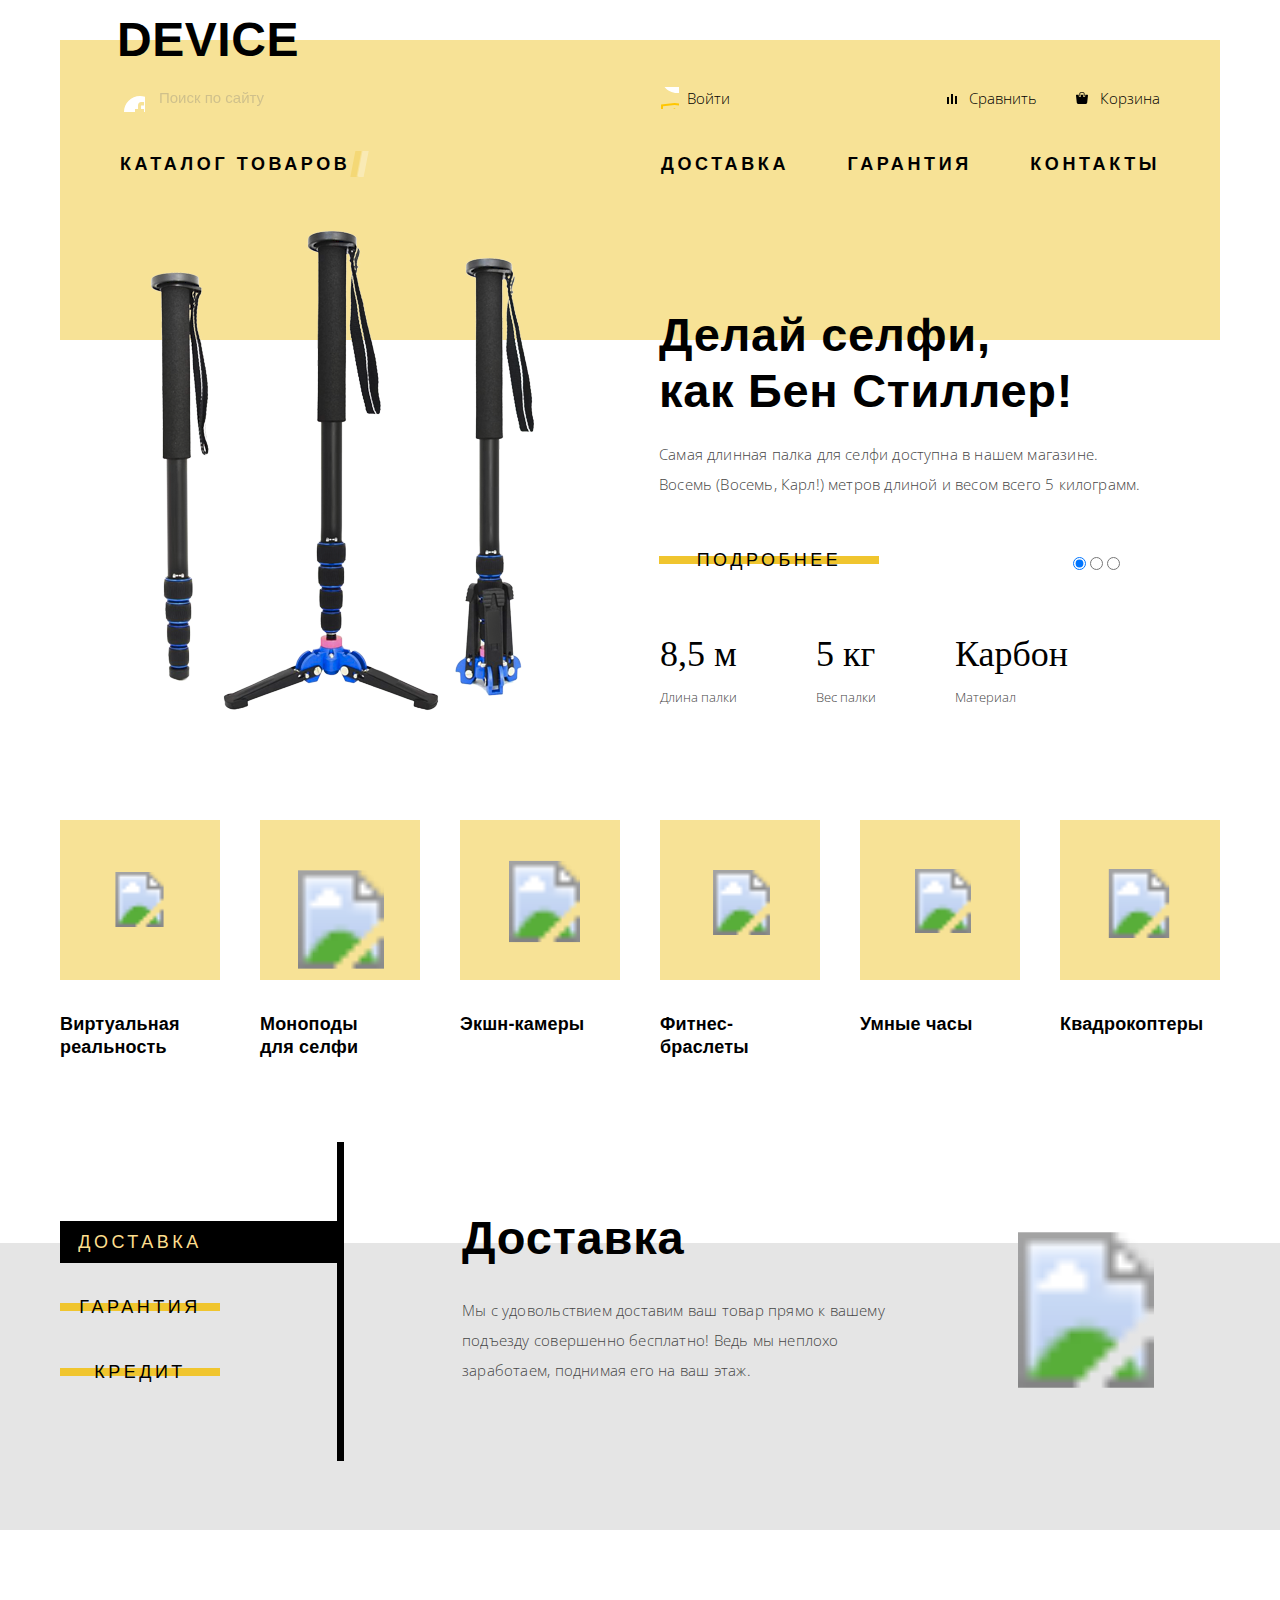
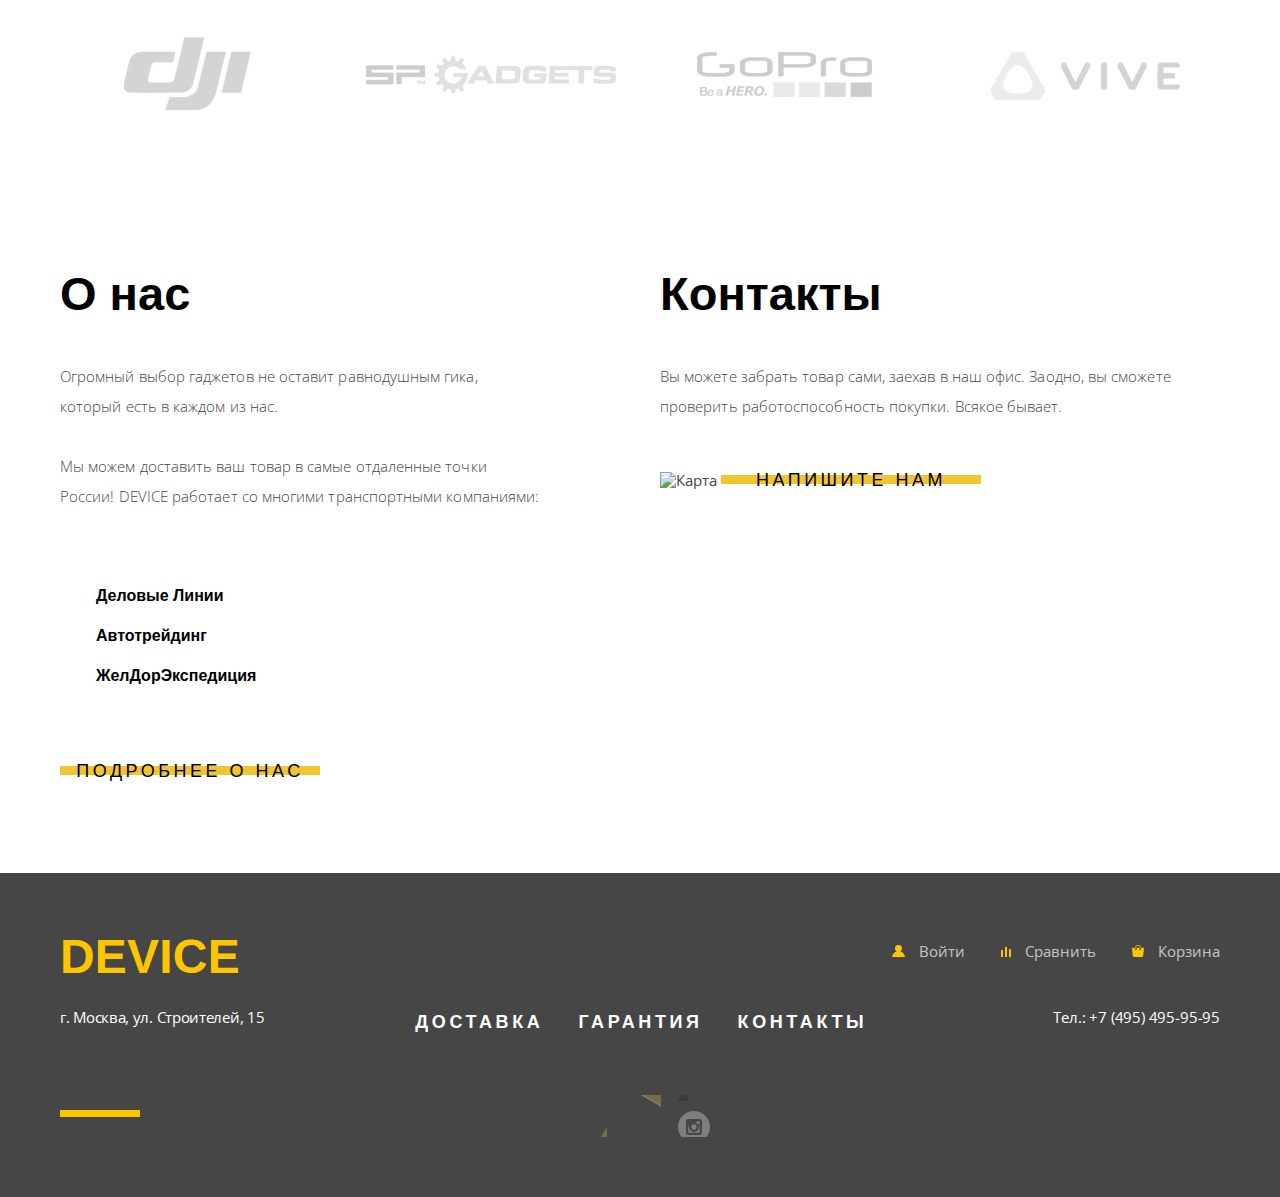
==== index.html @ 80c9cad8 "Выпадающая навигация в шапке" ====
<!DOCTYPE html>
<html lang="ru">
  <head>
    <meta charset="utf-8">
    <title>HTML Academy: Девайс</title>
    <link href="https://fonts.googleapis.com/css?family=Open+Sans:300,400&amp;subset=cyrillic" rel="stylesheet">
    <link rel="stylesheet" href="css/normalize.css">
    <link rel="stylesheet" href="css/style.css">
  </head>
  <body>
    <header class="main-header container">
      <!-- <img src="img/main-logo.png" alt="Device" width="163" height="36"> -->
      <h1 class="main-title">Device</h1>
      <div class="user-nav">
        <div class="user-search">
          <input class="search" type="search" name="search" placeholder="Поиск по сайту">
          <button class="search-btn">Найти</button>
        </div>
        <ul class="user-block">
          <li>
            <ul class="user-login-block">
              <li><a class="user-login" href="#">Войти</a></li>
            </ul>
          </li>
          <li><a class="user-compare" href="#">Сравнить</a></li>
          <li><a class="user-cart" href="#">Корзина</a></li>
        </ul>
      </div>
      <nav class="main-nav">
        <ul class="shop-block">
          <li class="shop-block-catalog">
            <a class="shop-block-catalog-btn" href="catalog.html">Каталог товаров</a>
          </li>
          <li><a href="#">Доставка</a></li>
          <li><a href="#">Гарантия</a></li>
          <li><a href="#">Контакты</a></li>
        </ul>
      </nav>
    </header>
    <main>
      <section class="main-slider container">
        <h2 class="hidden">Лучшие предложения</h2>
        <article class="main-slide">
          <img src="img/slider-1.png" alt="Палка для селфи" width="384" height="486">
          <div class="description">
            <h2>Делай селфи, <br> как Бен Стиллер!</h2>
            <p>Самая длинная палка для селфи доступна в нашем магазине. <br> Восемь (Восемь, Карл!) метров длиной и весом всего 5 килограмм.</p>
            <a href="#" class="btn">Подробнее</a>
            <table class="main-slide-table">
              <tr class="main-slide-table-top">
                <td>8,5 м</td>
                <td>5 кг</td>
                <td>Карбон</td>
              </tr>
              <tr>
                <td>Длина палки</td>
                <td>Вес палки</td>
                <td>Материал</td>
              </tr>
            </table>
          </div>
        </article>
        <article class="main-slide hidden">
          <img src="img/slider-2.png" alt="Фитнес браслет" width="345" height="485">
          <div class="description">
            <h2>Худеем правильно!</h2>
            <p>Мотивирующие фитнес-браслеты помогут найти в себе силы не пропускать занятия и соблюдать диету.</p>
            <a href="#" class="btn">Подробнее</a>
            <table class="main-slide-table">
              <tr>
                <td>48 часов</td>
              </tr>
              <tr>
                <td>Без подзарядки</td>
              </tr>
            </table>
          </div>
        </article>
        <article class="main-slide hidden">
          <img src="img/slider-3.png" alt="Квадрокоптер" width="384" height="486">
          <div class="description">
            <h2>Порхает как бабочка, жалит как пчела!</h2>
            <p>Этот обычный, на первый взгляд, квадрокоптер оснащен мощным лазером, замаскированным под стандартную камеру.</p>
            <a href="#" class="btn">Подробнее</a>
            <table class="main-slide-table">
              <tr>
                <td>800 м</td>
                <td>50 м</td>
              </tr>
              <tr>
                <td>Дальность полета</td>
                <td>Радиус поражения</td>
              </tr>
            </table>
          </div>
        </article>
        <div class="main-slider-controls">
          <label>
            <input type="radio" name="main-slider" checked>
          </label>
          <label>
            <input type="radio" name="main-slider">
          </label>
          <label>
            <input type="radio" name="main-slider">
          </label>
        </div>
      </section>
      <section class="inner-nav container">
        <h2 class="hidden">Популярные категории</h2>
        <ul class="inner-nav-list">
          <li>
            <a class="inner-nav-link" href="#">
              <svg width="160" height="160">
                <image xlink:href="img/popular-1.svg" width="97" height="55" x="31" y="52"/>
                <!-- Можно добавить src="image.png" для фоллбэка на растр -->
              </svg>
              Виртуальная реальность
            </a>
          </li>
          <li>
            <a class="inner-nav-link" href="#">
              <svg width="160" height="160">
                <image xlink:href="img/popular-2.svg" width="86" height="117" x="38" y="41"/>
              </svg>
              Моноподы <br> для селфи
            </a>
          </li>
          <li>
            <a class="inner-nav-link" href="#">
              <svg width="160" height="160">
                <image xlink:href="img/popular-3.svg" width="71" height="87" x="49" y="38"/>
              </svg>
              Экшн-камеры
            </a>
          </li>
          <li>
            <a class="inner-nav-link" href="#">
              <svg width="160" height="160">
                <image xlink:href="img/popular-4.svg" width="107" height="65" x="28" y="50"/>
              </svg>
              Фитнес-браслеты
            </a>
          </li>
          <li>
            <a class="inner-nav-link" href="#">
              <svg width="160" height="160">
                <image xlink:href="img/popular-5.svg" width="56" height="98" x="55" y="32"/>
              </svg>
              Умные часы
            </a>
          </li>
          <li>
            <a class="inner-nav-link" href="#">
              <svg width="160" height="160">
                <image xlink:href="img/popular-6.svg" width="132" height="69" x="13" y="49"/>
              </svg>
              Квадрокоптеры
            </a>
          </li>
        </ul>
      </section>
      <section class="features">
        <div class="features-wrapper container">
          <ul class="features-controls">
            <li class="btn active" tabindex="0">Доставка</li>
            <li class="btn" tabindex="0">Гарантия</li>
            <li class="btn" tabindex="0">Кредит</li>
          </ul>
          <div class="features-description">
            <h3>Доставка</h3>
            <p>Мы с удовольствием доставим ваш товар прямо к вашему подъезду совершенно бесплатно! Ведь мы неплохо заработаем, поднимая его на ваш этаж.</p>
            <svg width="136" height="164">
              <image xlink:href="img/delivery.svg" width="136" height="164"/>
            </svg>
          </div>
          <div class="features-description hidden">
            <h3>Гарантия</h3>
            <p>Если из-за возгорания купленного у нас товара у вас сгорит дом — не переживайте, мы выдадим вам новый. Товар, не дом, конечно же.</p>
            <svg width="171" height="194">
              <image xlink:href="img/warranty.svg" width="171" height="194"/>
            </svg>
          </div>
          <div class="features-description hidden">
            <h3>Кредит</h3>
            <p>Залезть в долговую яму стало проще! Кредитные консультанты подберут для вас наиболее выгодные условия кредита. Выгодные для нашего банка, разумеется.</p>
            <svg width="156" height="186">
              <image xlink:href="img/credit.svg" width="156" height="186"/>
            </svg>
          </div>
        </div>
      </section>
      <section class="partners container">
        <h2 class="hidden">Партнеры</h2>
        <a class="partners-link" href="#"><img src="img/logo-1.jpg" alt="dji"></a>
        <a class="partners-link" href="#"><img src="img/logo-2.jpg" alt="SP Gadgets"></a>
        <a class="partners-link" href="#"><img src="img/logo-3.jpg" alt="GoPro"></a>
        <a class="partners-link" href="#"><img src="img/logo-4.jpg" alt="Vive"></a>
      </section>
      <section class="about-and-contacts container">
        <div class="about-us">
          <h3>О нас</h3>
          <p>Огромный выбор гаджетов не оставит равнодушным гика, <br> который есть в каждом из нас.</p>
          <p>Мы можем доставить ваш товар в самые отдаленные точки <br> России! DEVICE работает со многими транспортными компаниями:</p>
          <ul class="custom-list">
            <li>Деловые Линии</li>
            <li>Автотрейдинг</li>
            <li>ЖелДорЭкспедиция</li>
          </ul>
          <a href="#" class="btn">Подробнее о нас</a>
        </div>
        <div class="contacts">
          <h3>Контакты</h3>
          <p>Вы можете забрать товар сами, заехав в наш офис. Заодно, вы сможете проверить работоспособность покупки. Всякое бывает.</p>
          <img src="img/map.png" alt="Карта" width="560" height="222">
          <a href="#" class="btn">Напишите нам</a>
        </div>
      </section>
    </main>
    <footer class="main-footer">
      <!-- <img src="img/main-logo-yellow.png" alt="Device" width="163" height="36"> -->
      <div class="main-footer-wrapper container">
        <div class="main-footer-top">
          <h4 class="main-title-footer">Device</h4>
          <ul class="user-block-footer">
            <li>
              <ul class="user-login-block-footer">
                <li>
                  <a class="user-block-footer-link user-login" href="#">
                      <svg xmlns="http://www.w3.org/2000/svg" width="13" height="12" viewBox="0 0 13 12"><path fill="#ffc600" d="M.032 12h12.937c-.163-2.643-2.074-4.837-4.671-5.543a3.47 3.47 0 0 0 1.687-2.972 3.485 3.485 0 00-6.97 0c0 1.264.68 2.361 1.688 2.972C2.106 7.163.194 9.357.032 12z"/></svg>
                      Войти
                  </a>
                </li>
              </ul>
            </li>
            <li>
              <a class="user-block-footer-link user-compare" href="#">
                <svg xmlns="http://www.w3.org/2000/svg" width="10" height="10" viewBox="0 0 10 10"><path fill="#ffc600" d="M8 2h1.984v8H8zM0 3h1.984v7H0zM4 0h2v10H4z"/></svg>
                Сравнить
              </a>
            </li>
            <li>
              <a class="user-block-footer-link user-cart" href="#">
                <svg xmlns="http://www.w3.org/2000/svg" width="12" height="12" viewBox="0 0 12 12"><path fill="#ffc600" d="M11.864 3.017a.429.429 0 0 0-.327-.154H9.225V4.09c0 .563-.484 1.022-1.08 1.022-.594 0-1.078-.458-1.078-1.022V2.863H4.909V4.09c0 .563-.485 1.022-1.08 1.022-.595 0-1.078-.458-1.078-1.022V2.863H.438a.43.43 0 0 0-.327.154.472.472 0 0 0-.108.358l.776 7.134c.015.806.642 1.455 1.411 1.455h7.595c.77 0 1.396-.649 1.411-1.455l.776-7.134a.476.476 0 0 0-.108-.358z"/><path fill="#ffc600" d="M3.829 4.499c.239 0 .433-.184.433-.409V1.84c0-.632.672-1.022 1.295-1.022h1.079c.655 0 1.078.401 1.078 1.022v2.25c0 .225.194.409.431.409.239 0 .433-.184.433-.409V1.84C8.577.773 7.761 0 6.636 0H5.557c-1.19 0-2.159.826-2.159 1.84v2.25c0 .225.194.409.431.409z"/></svg>
                Корзина
              </a>
            </li>
          </ul>
        </div>
        <div class="main-footer-middle">
          <address>г. Москва, ул. Строителей, 15</address>
          <nav class="footer-nav">
            <ul class="shop-block-footer">
              <li><a href="#">Доставка</a></li>
              <li><a href="#">Гарантия</a></li>
              <li><a href="#">Контакты</a></li>
            </ul>
          </nav>
          <a href="tel:+74954959595">Тел.: +7 (495) 495-95-95</a>
        </div>
        <div class="main-footer-bottom">
          <ul class="social-links">
            <li><a class="fb" href="#"><span class="hidden">facebook</span></a></li>
            <li><a class="inst" href="#"><span class="hidden">instagram</span></a></li>
            <li><a class="tw" href="#"><span class="hidden">twitter</span></a></li>
          </ul>
          <a class="htmlacademy-link" href="//htmlacademy.ru"><span class="hidden">htmlacademy.ru</span></a>
        </div>
      </div>
    </footer>
    <nav class="shop-block-inner hidden">
      <ul>
        <li><a href="#">Виртуальная реальность</a></li>
        <li><a href="#">Моноподы для селфи</a></li>
        <li><a href="#">Экшн-камеры</a></li>
      </ul>
      <ul>
        <li><a href="#">Фитнес-браслеты</a></li>
        <li><a href="#">Умные часы</a></li>
      </ul>
      <ul>
        <li><a href="#">Квадрокоптеры</a></li>
      </ul>
    </nav>
    <section class="modal-feedback hidden">
      <h2 class="hidden">Напишете нам</h2>
      <form action="//echo.htmlacademy.ru" method="post" class="modal-feedback-form">
        <button class="close">Закрыть</button>
        <label>
          Ваше имя:
          <input type="text" name="feedback-name" placeholder="Представьтесь, пожалуйста">
        </label>
        <label>
          Ваш e-mail:
          <input type="email" name="feedback-email" placeholder="Для отправки ответа">
        </label>
        <label>
          Текст письма:
          <textarea name="feedback" cols="30" rows="10" placeholder="В свободной форме"></textarea>
        </label>
        <button type="submit" class="btn">Отправить</button>
      </form>
    </section>
    <section class="modal-map hidden">
      <h2 class="hidden">Мы на карте</h2>
      <img src="#" alt="Карта">
    </section>
  </body>
</html>
---- css/style.css ----
/* common rules */

@font-face {
  font-family: "Gilroy - Extra Bold";
  src: url("../fonts/gilroyextrabold.woff2") format("woff2");
  src: url("../fonts/gilroyextrabold.woff") format("woff");
  font-weight: 800;
  font-style: normal;
}

@font-face {
  font-family: "Gilroy";
  src: url("../fonts/gilroylight.woff2") format("woff2");
  src: url("../fonts/gilroylight.woff") format("woff");
  font-weight: 400;
  font-style: normal;
}

*, *::before, *::after {
  box-sizing: inherit;
}

html {
  box-sizing: border-box;
}

body {
  margin: 0;
  font-family: "Open Sans", Arial, sans-serif;
  font-size: 15px;
  color: #464646;
  background-color: #ffffff;
}

img {
  max-width: 100%;
}

a {
  text-decoration: none;
  color: #000000;
}

.hidden:not(:focus):not(:active) {
  position: absolute;
  width: 1px;
  height: 1px;
  margin: -1px;
  border: 0;
  padding: 0;
  white-space: nowrap;
  clip-path: inset(100%);
  clip: rect(0 0 0 0);
  overflow: hidden;
}

.btn {
  position: relative;
  display: inline-block;
  z-index: 1;
  padding: 9px 5px;
  font-family: "Gilroy - Extra Bold", Arial, sans-serif;
  font-size: 18px;
  line-height: 24px;
  text-transform: uppercase;
  text-decoration: none;
  letter-spacing: 3.5px;
  text-align: center;
  border: 0;
  background-color: transparent;
  color: #000000;
  cursor: pointer;
}

.btn::before {
  content: "";
  position: absolute;
  top: 40%;
  left: 0;
  z-index: -1;
  width: 100%;
  height: 20%;
  background-color: #f0c52e;
  transition: 0.25s;
}

.btn:hover::before,
.btn:focus::before {
  top: 0;
  height: 100%;
}

.btn:active {
  color: #af8735;
}

.container {
  width: 1160px;
  margin: 0 auto;
}

/* site rules */

.main-header {
  position: relative;
  margin-top: 40px;
  padding: 0 60px;
  padding-top : 33px;
  padding-bottom: 163px;
  background-color: rgba(240, 197, 46, 0.5);
}

.main-header.inner {
  padding-bottom: 48px;
}

.main-title {
  position: absolute;
  top: -28px;
  left: 57px;
  margin: 0;
  font-family: "Gilroy - Extra Bold", Arial, sans-serif;
  text-transform: uppercase;
  font-size: 48px;
  font-weight: 800;
  line-height: 56px;
  letter-spacing: 0.55px;
  color: rgba(0, 0, 0, 1);
  cursor: default;
}

.main-title a:hover,
.main-title a:focus {
  color: rgba(0, 0, 0, 0.6);
}

.main-title a:active {
  color: rgba(0, 0, 0, 0.3);
}

.user-nav {
  display: flex;
  justify-content: space-between;
  align-items: center;
  margin-bottom: 28px;
  font-size: 15px;
  font-weight: 300;
  line-height: 22px;
  color: #000000;
}

.user-search {
  position: relative;
  width: 441px;
}

.user-search::before {
  content: "";
  position: absolute;
  top: 13px;
  left: -1px;
  width: 26px;
  height: 26px;
  background-image: url('../img/icons.svg');
  background-repeat: no-repeat;
  background-position: 0 -475px;
}

.user-search .search {
  position: relative;
  padding-top: 16px;
  padding-bottom: 15px;
  padding-left: 39px;
  padding-right: 95px;
  border: 0;
  border-bottom: 2px solid transparent;
  background-color: transparent;
  outline-color: transparent;
  opacity: 0.3;
}

.user-search .search:hover {
  opacity: 0.6;
}

.user-search .search:focus {
  width: 441px;
  border-bottom-color: #000000;
  opacity: 1;
}

.user-search .search-btn {
  display: none;
  position: absolute;
  top: 1px;
  right: 0;
  padding: 14px;
  border: 2px solid #000000;
  background-color: transparent;
}

.search:focus + .search-btn {
  display: inline-block;
}

.search:focus + .search-btn:hover {
  color: rgba(255, 255, 255, 1);
  background-color: #000000;
  cursor: pointer;
}

.search:focus + .search-btn:active {
  color: rgba(255, 255, 255, 0.3);
}

.user-block {
  display: flex;
  justify-content: space-between;
  min-width: 500px;
  margin: 0;
  padding: 0;
  list-style: none;
}

.user-login-block {
  display: flex;
  min-width: 245px;
  margin: 0;
  padding: 0;
  list-style: none;
}

.user-block a {
  position: relative;
  padding-left: 27px;
}

.user-block a::before {
  content: "";
  position: absolute;
  background-image: url('../img/icons.svg');
  background-repeat: no-repeat;
}

.user-login::before {
  top: -1px;
  left: -4px;
  width: 23px;
  height: 22px;
  background-position: 0 -626px;
}

.user-compare::before {
  top: 1px;
  left: 0;
  width: 20px;
  height: 20px;
  background-position: 0 -88px;
}

.user-cart::before {
  left: -2px;
  width: 22px;
  height: 22px;
  background-position: 0 0;
}

.user-block a:hover,
.user-block a:focus {
  opacity: 0.6;
}

.user-block a:active {
  opacity: 0.3;
}

.user-exit {
  opacity: 0.3;
}

.main-nav {
  position: relative;
}

.shop-block {
  display: flex;
  justify-content: space-between;
  list-style: none;
  padding: 0;
  margin: 0;
  font-family: "Gilroy - Extra Bold", Arial, sans-serif;
  font-size: 18px;
  font-weight: 800;
  line-height: 26px;
  letter-spacing: 3.6px;
  text-transform: uppercase;
}

.shop-block-catalog {
  margin-right: 252px;
}

.shop-block-catalog a {
  position: relative;
}

.shop-block-catalog-btn::after {
  content: "";
  position: absolute;
  left: 225px;
  width: 26px;
  height: 26px;
  background-image: url('../img/icons.svg');
  background-repeat: no-repeat;
  background-position: 0 -379px;
  opacity: 0.3;
}

.shop-block a:hover,
.shop-block a:focus {
  color: rgba(0, 0, 0, 0.6);
}

.shop-block a:active {
  color: rgba(0, 0, 0, 0.3);
}

.shop-block-inner {
  display: flex;
  position: absolute;
  top: 210px;
  left: 0;
  right: 0;
  width: 1160px;
  margin: 0 auto;
  background-color: #f7e296;
}

.shop-block-inner ul {
  display: flex;
  flex-direction: column;
  justify-content: flex-start;
  align-content: flex-start;
  flex-wrap: wrap;
  height: 130px;
  margin: 0;
  padding: 0;
  padding-left: 60px;
  padding-bottom: 40px;
  list-style: none;
}

.shop-block-inner a {
  font-family: "Open Sans";
  font-size: 15px;
  font-weight: 300;
  line-height: 30px;
  letter-spacing: 0.15px;
  text-transform: none;
  list-style: none;
}

.shop-block-inner a:hover,
.shop-block-inner a:focus {
  color: rgba(0, 0, 0, 0.6);
}

.shop-block-inner a:active {
  color: rgba(0, 0, 0, 0.3);
}

.main-slider {
  position: relative;
  top: -113px;
  margin-bottom: -6px;
}

.main-slide {
  display: flex;
  justify-content: space-between;
}

.main-slide img {
  margin: 0 auto;
}

.main-slide:first-of-type img { /* Нужно прописать марджины для остальных слайдов */
  margin-left: 90px;
}

.main-slide .description {
  width: 508px;
  margin-right: 53px;
}

.main-slide h2 {
  margin-top: 80px;
  margin-bottom: 20px;
  font-family: "Gilroy - Extra Bold", Arial, sans-serif;
  font-size: 47px;
  font-weight: 800;
  line-height: 56px;
  letter-spacing: 0.69px;
  color: #000000;
}

.main-slide p {
  margin-bottom: 40px;
  font-size: 15px;
  font-weight: 300;
  line-height: 30px;
  letter-spacing: 0.18px;
}

.main-slide .btn {
  width: 220px;
  margin-bottom: 50px;
}

.main-slide-table {
  border-collapse: collapse;
}

.main-slide-table-top {
  font-family: "Gilroy";
  font-size: 36px;
  font-weight: 400;
  line-height: 44px;
  color: #000000;
  margin-bottom: 15px;
}

.main-slide-table tr:last-of-type {
  font-size: 13px;
  font-weight: 300;
  line-height: 16px;
}

.main-slide-table td:not(:last-of-type) {
  padding-right: 78px;
}

.main-slide-table-top td {
  padding-bottom: 12px;
}

.main-slider-controls {
  position: absolute;
  bottom: 140px;
  right: 100px;
}

.inner-nav {
  font-family: "Gilroy - Extra Bold", Arial, sans-serif;
  font-size: 18px;
  font-weight: 800;
  line-height: 23px;
  letter-spacing: 0.18px;
  color: #000000;
}

.inner-nav-list {
  display: flex;
  justify-content: space-between;
  list-style: none;
  margin: 0;
  padding: 0;
}

.inner-nav-list li {
  width: 160px;
}

.inner-nav-list svg {
  background-color: rgba(240, 197, 46, 0.5);
  margin-bottom: 27px;
}

.inner-nav-link:hover svg,
.inner-nav-link:focus svg{
  background-color: rgba(240, 197, 46, 1);
}


.inner-nav-link:active image {
  opacity: 0.3;
}

.inner-nav-link:active svg {
  background-color: #f0c52e;
}

.inner-nav-link:active {
  color: rgba(0, 0, 0, 0.3);
}

.features {
  width: 100%;
  padding-top: 151px;
  padding-bottom: 114px;
  margin-bottom: 95px;
  background-image: linear-gradient(to bottom, #ffffff, #ffffff 39%, #e5e5e5 39%, #e5e5e5);
}


.features-wrapper {
  display: flex;
}

.features-controls {
  position: relative;
  width: 160px;
  padding: 0;
  padding-top: 11px;
  margin: 0;
  margin-right: 242px;
}

.features-controls::after {
  content: "";
  position: absolute;
  bottom: -45px;
  right: -124px;
  width: 7px;
  height: 319px;
  background-color: #000000;
}

.features-controls .btn {
  width: 160px;
  margin-bottom: 23px;
}

.features-controls .btn.active,
.features-controls .btn:active {
  color: #fdde8d;
  cursor: default;
}

.features-controls .btn.active::before,
.features-controls .btn:active::before {
  width: 278px;
  top: 0;
  height: 100%;
  background-color: #000000;
}

.features-description {
  width: 430px;
  position: relative;
}

.features-description h3 {
  margin: 0;
  padding: 0;
  margin-bottom: 29px;
  font-family: "Gilroy - Extra Bold", Arial, sans-serif;
  font-size: 47px;
  font-weight: 800;
  line-height: 56px;
  letter-spacing: 0.8px;
  color: #000000;
}

.features-description p {
  font-size: 15px;
  font-weight: 300;
  line-height: 30px;
  letter-spacing: 0.21px;
}

.features-description svg { /* позиционировать остальные слайды */
  position: absolute;
  right: -262px;
  bottom: 24px;
}

.partners {
  display: flex;
  justify-content: space-between;
  margin-bottom: 90px;
}

.partners-link img {
  filter: url("data:image/svg+xml;utf8,&lt;svg xmlns=\'http://www.w3.org/2000/svg\'&gt;&lt;filter id=\'grayscale\'&gt;&lt;feColorMatrix type=\'matrix\' values=\'0.3333 0.3333 0.3333 0 0 0.3333 0.3333 0.3333 0 0 0.3333 0.3333 0.3333 0 0 0 0 0 1 0\'/&gt;&lt;/filter&gt;&lt;/svg&gt;#grayscale"); /* Firefox 10+, Firefox on Android */
  filter: gray; /* IE6-9 */
  -webkit-filter: grayscale(100%);
  opacity: 0.2;
}

.partners-link:hover img,
.partners-link:focus img,
.partners-link:active img {
  filter: url("data:image/svg+xml;utf8,&lt;svg xmlns=\'http://www.w3.org/2000/svg\'&gt;&lt;filter id=\'grayscale\'&gt;&lt;feColorMatrix type=\'matrix\' values=\'1 0 0 0 0, 0 1 0 0 0, 0 0 1 0 0, 0 0 0 1 0\'/&gt;&lt;/filter&gt;&lt;/svg&gt;#grayscale");
  -webkit-filter: grayscale(0%);
  opacity: 1;
}

.about-and-contacts {
  padding-top: 47px;
  padding-bottom: 81px;
  display: flex;
  justify-content: space-between;
}

.about-and-contacts .about-us {
  width: 560px;
}

.about-and-contacts .contacts {
  width: 560px;
}

.contacts img {
  margin-bottom: 66px;
}

.about-and-contacts h3 {
  margin: 0;
  margin-bottom: 39px;
  padding: 0;
  font-family: "Gilroy - Extra Bold", Arial, sans-serif;
  font-size: 47px;
  font-weight: 800;
  line-height: 56px;
  color: #000000;
}

.about-and-contacts p {
  margin: 0;
  margin-bottom: 30px;
  font-size: 15px;
  font-weight: 300;
  line-height: 30px;
  letter-spacing: 0.07px;
}

.contacts p {
  margin-bottom: 38px;
}

.about-and-contacts .btn {
  width: 260px;
}

.custom-list {
  padding: 35px 36px;
  margin: 0;
  margin-bottom: 19px;
  font-family: "Gilroy - Extra Bold", Arial, sans-serif;
  font-size: 16px;
  font-weight: 800;
  line-height: 40px;
  color: #000000;
  list-style: none;
}

.main-footer {
  width: 100%;
  background-color: #464646;
}

.main-footer-wrapper {
  display: flex;
  flex-direction: column;
}

.main-footer a,
.main-footer address {
  font-style: normal;
  color: #ffffff;
}

.main-footer-top {
  display: flex;
  justify-content: space-between;
  padding-top: 56px;
  padding-bottom: 24px;
}

.main-title-footer {
  margin: 0;
  font-family: "Gilroy - Extra Bold", Arial, sans-serif;
  text-transform: uppercase;
  font-size: 48px;
  font-weight: 800;
  line-height: 56px;
  letter-spacing: 0.2px;
  color: #ffc600;
  cursor: default;
}

.main-title-footer a {
  font-family: "Gilroy - Extra Bold", Arial, sans-serif;
  text-transform: uppercase;
  font-size: 48px;
  font-weight: 800;
  line-height: 56px;
  letter-spacing: 0.55px;
  color: rgba(255, 198, 0, 1);
  cursor: pointer;
}

.main-title-footer a:hover,
.main-title-footer a:focus {
  color: rgba(255, 198, 0, 0.6);
}

.main-title-footer a:active {
  color: rgba(255, 198, 0, 0.3);
}

.user-block-footer {
  display: flex;
  justify-content: space-between;
  min-width: 325px;
  margin: 0;
  margin-top: 14px;
  padding: 0;
}

.user-login-block-footer {
  margin: 0;
  padding: 0;
  list-style: none;
}

.user-login-block-footer li {
  display: inline-block;
}

.user-block-footer li:not(:last-of-type) {
  margin-right: 36px;
}

.user-block-footer svg {
  margin-right: 10px;
}

.user-block-footer a {
  color: rgba(255, 255, 255, 0.7);
}

.user-block-footer a:hover,
.user-block-footer a:focus {
  color: rgba(255, 255, 255, 1);
}

.user-block-footer-link:hover svg,
.user-block-footer-link:focus svg {
  opacity: 0.6;
}

.user-block-footer a:active {
  opacity: 0.3;
}

.main-footer-middle {
  display: flex;
  justify-content: space-between;
  margin-bottom: 60px;
}

.main-footer-middle address {
  letter-spacing: -0.3px;
}

.main-footer-middle > a {
  letter-spacing: -0.18px;
}

.shop-block-footer {
  display: flex;
  justify-content: space-between;
  list-style: none;
  padding: 0;
  margin: 0;
  font-family: "Gilroy - Extra Bold", Arial, sans-serif;
  font-size: 18px;
  font-weight: 800;
  line-height: 26px;
  letter-spacing: 3.6px;
  text-transform: uppercase;
}

.shop-block-footer a:hover,
.shop-block-footer a:focus {
  color: rgba(255, 255, 255, 0.6);
}

.shop-block-footer a:active {
  color: rgba(255, 255, 255, 0.3);
}


.shop-block-footer li:not(:last-of-type) {
  margin-right: 35px;
}

.shop-block-footer li:first-of-type {
  margin-left: -35px;
}

.main-footer-bottom {
  display: flex;
  justify-content: flex-end;
  position: relative;
  padding-bottom: 60px;
}

.main-footer-bottom::after {
  content: "";
  position: absolute;
  top: 15px;
  left: 0;
  width: 80px;
  height: 7px;
  background-color: #ffc600;
}

.htmlacademy-link {
  background-image: url("../img/logo-html.svg");
  background-repeat: no-repeat;
  width: 27px;
  height: 35px;
  margin-left: 478px;
}

.htmlacademy-link:hover,
.htmlacademy-link:focus {
  opacity: 0.6;
}

.htmlacademy-link:active {
  opacity: 0.3;
}

.social-links {
  display: flex;
  justify-content: space-between;
  width: 150px;
  margin: 0;
  padding: 0;
}

.social-links li {
  width: 42px;
  height: 42px;
}

.social-links a {
  display: inline-block;
  width: 42px;
  height: 42px;
  opacity: 0.3;
}

.social-links a:hover,
.social-links a:focus {
  opacity: 0.6;
}

.social-links a:active {
  opacity: 0.1;
}

.social-links .fb {
  background-image: url("../img/icons.svg");
  background-repeat: no-repeat;
  background-position: 0 -108px;
}

.social-links .inst {
  background-image: url("../img/icons.svg");
  background-repeat: no-repeat;
  background-position: 0 -223px;
}

.social-links .tw {
  background-image: url("../img/icons.svg");
  background-repeat: no-repeat;
  background-position: 0 -584px;
}

/* inner pages */

.catalog-bg {
  width: 100%;
  background-image:
    linear-gradient(to right, #dcdcdc 0%, #dcdcdc 30%, #eeeeee 30%, #eeeeee 100%),
    linear-gradient(to right, #eeeeee 0%, #eeeeee 30%, #ffffff 30%, #ffffff 100%);
  background-size: 100% 70px, 100% 100%;
  background-repeat: no-repeat;
  background-position-y: 146px, 216px;
}

.inner-title {
  margin-top: 33px;
  margin-left: 59px;
  margin-bottom: 22px;
  font-family: "Gilroy - Extra Bold", Arial, sans-serif;
  font-size: 48px;
  font-weight: 800;
  line-height: 56px;
  color: #000000;
}

.breadcrumbs {
  display: flex;
  margin: 0;
  margin-left: 60px;
  margin-bottom: 48px;
  padding: 0;
  list-style: none;
}

.breadcrumbs li {
  position: relative;
  margin-right: 38px;
}

.breadcrumbs li:not(:last-of-type)::after {
  content: "";
  position: absolute;
  top: 2px;
  right: -24px;
  width: 14px;
  height: 17px;
  background-image: url('../img/icons.svg');
  background-position: 0 -362px;
  background-repeat: no-repeat;
}

.breadcrumbs a {
  font-size: 14px;
  font-weight: 300;
  line-height: 20px;
  color: #000000;
  opacity: 0.3;
}

.breadcrumbs a:hover,
.breadcrumbs a:focus {
  opacity: 0.6;
}

.breadcrumbs a:active {
  opacity: 0.1;
}

.breadcrumbs .active:hover,
.breadcrumbs .active:focus {
  cursor: default;
  opacity: 0.3;
}

.catalog-wrapper {
  display: flex;
  justify-content: space-between;
}

.sorting-form {
  width: 328px;
  padding-left: 60px;
  padding-right: 68px;
  background-color: transparent;
}

.sorting-form span {
  width: 100%;
  display: inline-block;
  padding: 24px 0;
  margin-bottom: 69px;
  font-family: "Gilroy - Extra Bold", Arial, sans-serif;
  font-size: 16px;
  font-weight: 800;
  line-height: 22px;
  letter-spacing: 3.91px;
  text-transform: uppercase;
  color: #000000;
}

.sorting-form fieldset {
  margin: 0;
  padding: 0;
  border: 0;
}

.sorting-form legend {
  display: inline-block;
  width: 100%;
  padding-top: 10px;
  font-family: "Gilroy - Extra Bold", Arial, sans-serif;
  font-size: 18px;
  font-weight: 800;
  line-height: 24px;
  color: #000000;
  border-top: 2px solid #000000;
}

.sorting-form label {
  font-size: 14px;
  font-weight: 300;
  line-height: 40px;
  color: #000000;
}

.sorting-form button {
  width: 200px;
}

.sorting-form-price legend {
  margin-bottom: 30px;
}

.sorting-form-price .price-controls {
  position: relative;
  margin-bottom: 36px;
  font-family: "Gilroy", Arial, sans-serif;
  font-size: 14px;
  font-weight: 800;
  line-height: 20px;
  color: #bfbfbf;
}

.price-range-line {
  position: relative;
  top: 5px;
  width: 100%;
  height: 2px;
  margin-bottom: 16px;
  background-color: #dbdbdb;
}

.price-range-line::before {
  content: "";
  position: absolute;
  left: 0;
  width: 110px;
  height: 2px;
  background-color: #91c92f;
}

.price-btn-min,
.price-btn-max {
  display: inline-block;
  position: relative;
}

.price-btn-min {
  margin-right: 60px;
}

.price-btn-min::before,
.price-btn-max::before {
  content: "";
  position: absolute;
  width: 30px;
  height: 33px;
  background-image: url('../img/icons.svg');
  background-position: 0 -150px;
  background-repeat: no-repeat;
  cursor: pointer;
}

.price-btn-min::before {
  top: -28px;
  left: -10px;
}

.price-btn-max::before {
  top: -28px;
  right: 12px;
}

.price-btn-min:active::before,
.price-btn-max:active::before {
  transform: scale(1.1);
}

.sorting-form-color {
  display: flex;
  flex-direction: column;
}

.sorting-form-color legend {
  margin-bottom: 18px;
}

.sorting-form-color label {
  position: relative;
  padding-left: 39px;
}

.sorting-form-color label:last-child {
  margin-bottom: 31px;
}

.sorting-form-checkbox {
  display: none;
}

.sorting-form-checkbox + label::before {
  content: "";
  position: absolute;
  top: 3px;
  left: -6px;
  width: 33px;
  height: 33px;
  background-image: url('../img/icons.svg');
  background-position: 0 -22px;
  background-repeat: no-repeat;
}

.sorting-form-checkbox:checked + label::before {
  width: 37px;
  background-position: 0 -55px;
}

.sorting-form-bluetooth {
  display: flex;
  flex-direction: column;
}

.sorting-form-bluetooth legend {
  margin-bottom: 18px;
}

.sorting-form-bluetooth label {
  position: relative;
  padding-left: 38px;
}

.sorting-form-bluetooth label:last-child {
  margin-bottom: 30px;
}

.sorting-form-radio {
  display: none;
}

.sorting-form-radio + label::before {
  content: "";
  position: absolute;
  top: 2px;
  left: -7px;
  width: 35px;
  height: 35px;
  background-image: url('../img/icons.svg');
  background-position: 0 -405px;
  background-repeat: no-repeat;
}

.sorting-form-radio:checked + label::before {
  background-position: 0 -440px;
}

.sorting-form-checkbox:hover + label,
.sorting-form-radio:hover + label {
  cursor: pointer;
}

.sorting-form-checkbox:hover + label::before,
.sorting-form-radio:hover + label::before {
  opacity: 0.6;
}

.sorting-form-checkbox:disabled + label,
.sorting-form-radio:disabled + label {
  opacity: 0.25;
}

.catalog-block {
  position: relative;
  display: flex;
  flex-direction: column;
  width: 760px;
}

.sorting-items {
  position: relative;
  display: flex;
  align-items: center;
  margin-bottom: 69px;
  background-color: #eeeeee;
}

.sorting-items span {
  padding: 24px 0;
  margin-right: 9px;
  font-family: "Gilroy - Extra Bold", Arial, sans-serif;
  font-size: 16px;
  font-weight: 800;
  line-height: 22px;
  letter-spacing: 3.81px;
  text-transform: uppercase;
  color: #000000;
}

.sorting-items-spec {
  display: flex;
  list-style: none;
}

.sorting-items-spec li:not(:last-of-type) {
  margin-right: 30px;
}

.sorting-items-spec a {
  font-size: 14px;
  font-weight: 400;
  line-height: 18px;
  opacity: 0.3;
}

.sorting-items-spec a:hover,
.sorting-items-spec a:focus {
  opacity: 0.6;
}

.sorting-items-spec a:active {
  opacity: 1;
}

.sorting-items-spec a.active {
  opacity: 1;
  cursor: default;
}

.sorting-items-arrows {
  position: absolute;
  right: -4px;
}

.sorting-items-arrows {
  font-size: 0;
}

.sorting-items-arrows a {
  display: inline-block;
  width: 21px;
  height: 20px;
  background-image: url('../img/icons.svg');
  background-position: 0 -183px;
  background-repeat: no-repeat;
  opacity: 0.2;
}

.sorting-items-arrows a:hover {
  opacity: 0.4;
}

.sorting-items-arrows a:first-of-type {
  transform: rotate(180deg);
  margin-right: 6px;
}

.sorting-items-arrows a:active,
.sorting-items-arrows a.active:hover,
.sorting-items-arrows .active {
  opacity: 1;
}

.catalog-items {
  display: flex;
  justify-content: space-between;
  flex-wrap: wrap;
}

.catalog-item {
  position: relative;
  width: 360px;
  margin-bottom: 32px;
}

.new-item::before {
  content: "NEW";
  display: inline-block;
  position: absolute;
  top: 28px;
  right: 26px;
  width: 60px;
  height: 60px;
  padding-top: 19px;
  padding-left: 4px;
  font-family: "Gilroy - Extra Bold", Arial, sans-serif;
  font-size: 14px;
  font-weight: 800;
  line-height: 20px;
  letter-spacing: 0.7px;
  text-align: center;
  vertical-align: center;
  color: rgba(0, 0, 0, 0.2);
  border: 2px solid rgba(0, 0, 0, 0.2);
  border-radius: 50%;
}

.catalog-item h2 {
  display: inline-block;
  width: 250px;
  margin-top: 29px;
  font-family: "Gilroy - Extra Bold", Arial, sans-serif;
  font-size: 18px;
  font-weight: 800;
  line-height: 24px;
  letter-spacing: 4.67;
  color: #000000;
}

.catalog-item span {
  position: absolute;
  right: 0;
  bottom: 39px;
  font-family: "Gilroy", Arial, sans-serif;
  font-size: 16px;
  font-weight: 300;
  line-height: 22px;
  vertical-align: middle;
}

.catalog-item .btn {
  width: 200px;
  margin-top: 170px;
  margin-bottom: 18px;
}

.catalog-item .compare-btn {
  font-size: 13px;
  font-weight: 300;
  line-height: 20px;
  opacity: 0.5;
}

.catalog-item .compare-btn:hover,
.catalog-item .compare-btn:focus {
  opacity: 1;
}

.catalog-item .compare-btn:active {
  opacity: 0.2;
}

.catalog-item-hover {
  display: none;
  position: absolute;
  top: 0;
  width: 360px;
  height: 380px;
  background-color: rgba(238, 238, 238, 0.7);
}

.catalog-item-hover a {
  display: block;
  width: 200px;
  margin: 0 auto;
  text-align: center;
}

.catalog-item:hover .catalog-item-hover {
  display: block;
}

.catalog-pagination {
  margin-top: -13px;
  margin-bottom: 40px;
  display: flex;
  justify-content: space-between;
  align-items: center;
  width: 100%;
  background-color: #eeeeee;
}

.catalog-pagination a {
  font-family: "Gilroy - Extra Bold", Arial, sans-serif;
  font-size: 16px;
  font-weight: 800;
  line-height: 22px;
  text-transform: uppercase;
  color: #000000;
}

.catalog-pagination .prew,
.catalog-pagination .next {
  padding: 24px;
  letter-spacing: 3.91px;
}

.catalog-pagination .prew:hover,
.catalog-pagination .next:hover,
.catalog-pagination .prew:focus,
.catalog-pagination .next:focus {
  background-color: #d9d9d9;
}

.catalog-pagination .prew:active,
.catalog-pagination .next:active {
  color: rgba(0, 0, 0, 0.3);
}

.catalog-pages {
  display: flex;
  justify-content: space-between;
  min-width: 120px;
  list-style: none;
}

.catalog-pages a:not(.active) {
  color: rgba(0, 0, 0, 0.3);
}

.catalog-pages a:hover,
.catalog-pages a:focus {
  color: rgba(0, 0, 0, 0.6);
}

.catalog-pages a:active {
  color: rgba(0, 0, 0, 1);
}

.catalog-pages .active,
.catalog-pages .active:hover,
.catalog-pages .active:focus,
.catalog-pages .active:active {
  color: rgba(0, 0, 0, 1);
  cursor: default;
}
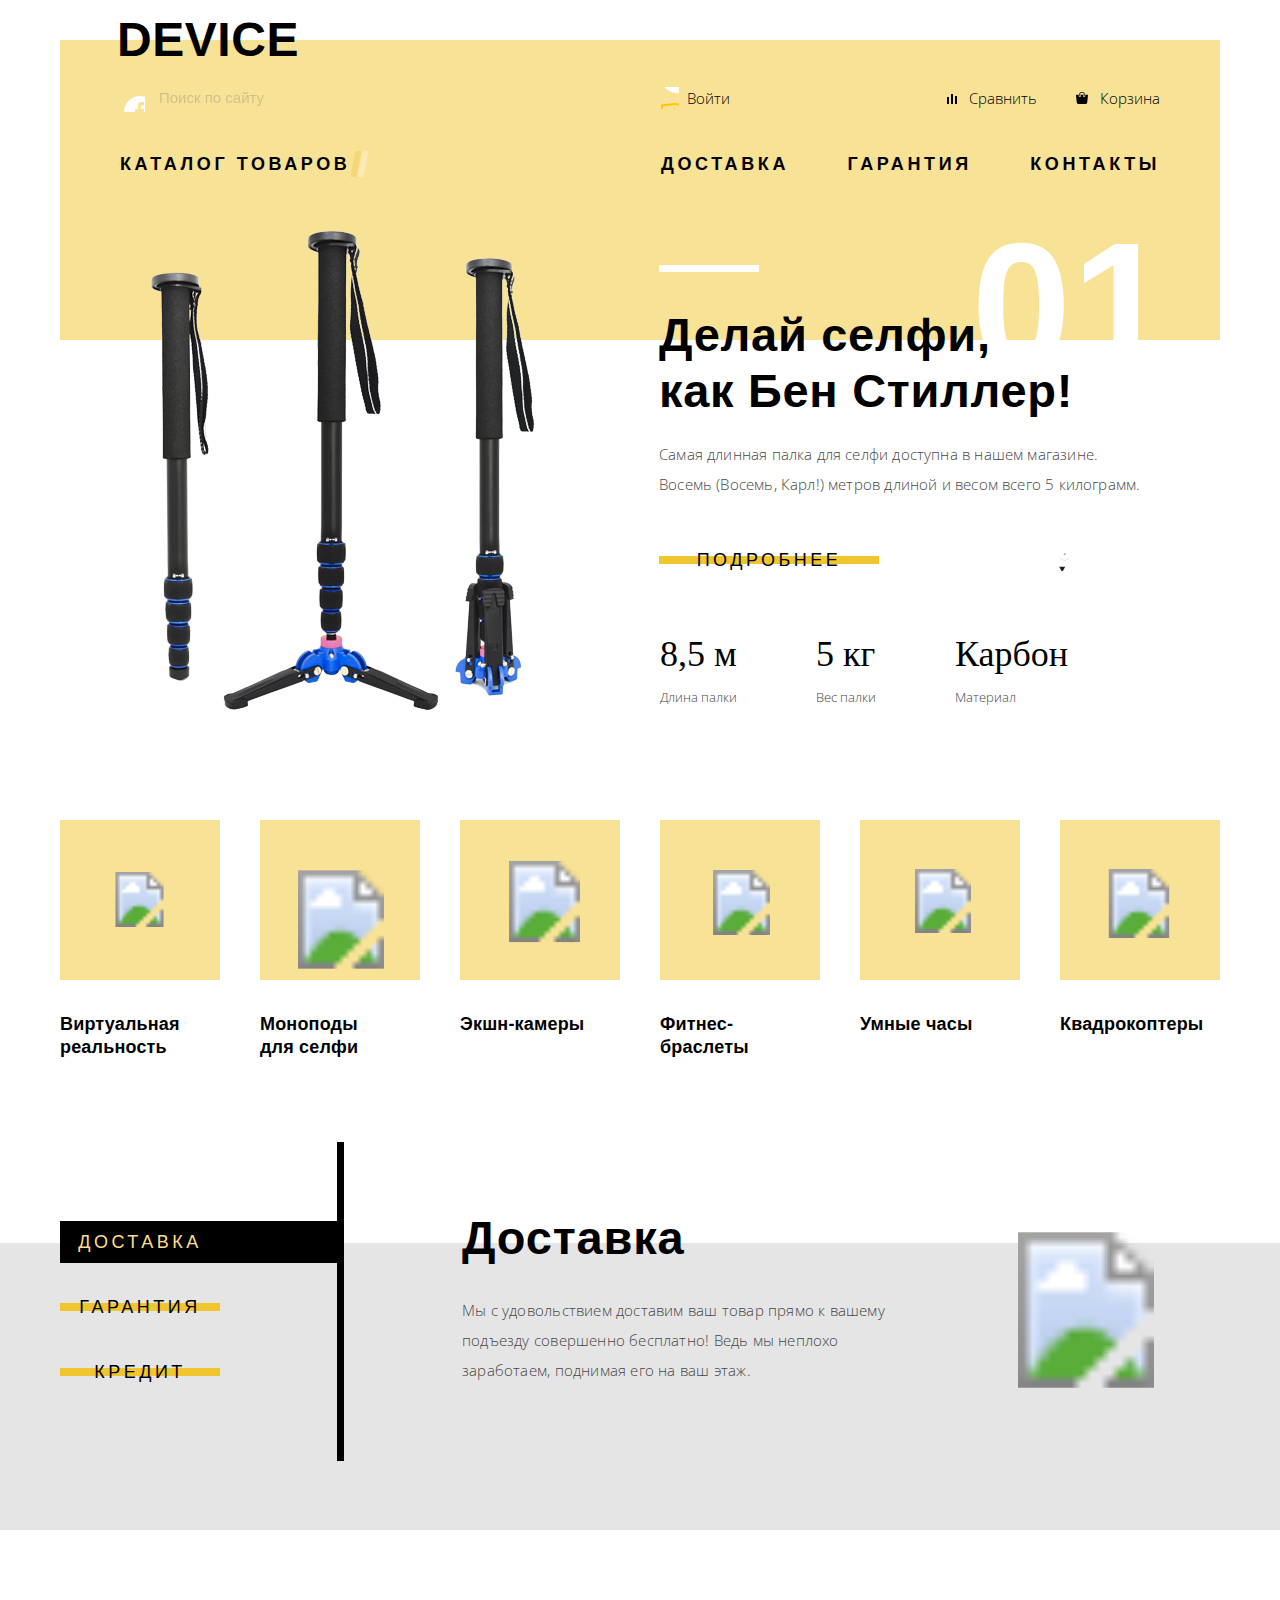
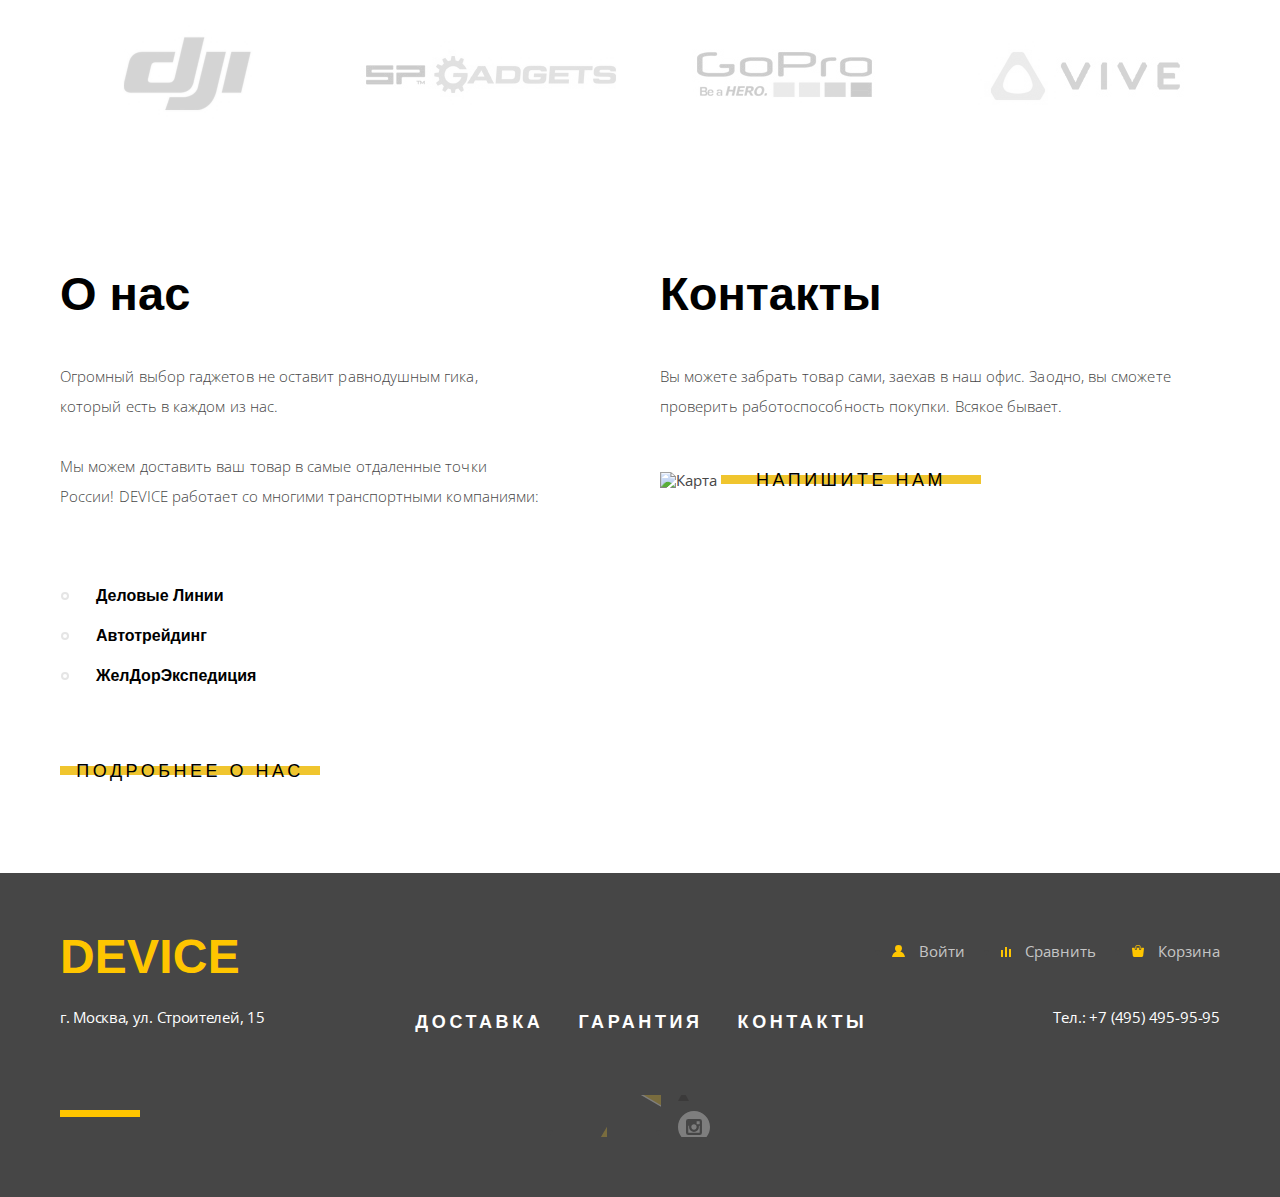
==== commit e501499f: "Декоративные элементы списка и слайдера" ====
--- a/index.html
+++ b/index.html
@@ -63,11 +63,11 @@
         <article class="main-slide hidden">
           <img src="img/slider-2.png" alt="Фитнес браслет" width="345" height="485">
           <div class="description">
-            <h2>Худеем правильно!</h2>
+            <h2>Худеем <br> правильно!</h2>
             <p>Мотивирующие фитнес-браслеты помогут найти в себе силы не пропускать занятия и соблюдать диету.</p>
             <a href="#" class="btn">Подробнее</a>
             <table class="main-slide-table">
-              <tr>
+              <tr class="main-slide-table-top">
                 <td>48 часов</td>
               </tr>
               <tr>
@@ -77,13 +77,13 @@
           </div>
         </article>
         <article class="main-slide hidden">
-          <img src="img/slider-3.png" alt="Квадрокоптер" width="384" height="486">
+          <img src="img/slider-3.png" alt="Квадрокоптер" width="526" height="334">
           <div class="description">
             <h2>Порхает как бабочка, жалит как пчела!</h2>
             <p>Этот обычный, на первый взгляд, квадрокоптер оснащен мощным лазером, замаскированным под стандартную камеру.</p>
             <a href="#" class="btn">Подробнее</a>
             <table class="main-slide-table">
-              <tr>
+              <tr class="main-slide-table-top">
                 <td>800 м</td>
                 <td>50 м</td>
               </tr>
@@ -95,15 +95,12 @@
           </div>
         </article>
         <div class="main-slider-controls">
-          <label>
-            <input type="radio" name="main-slider" checked>
-          </label>
-          <label>
-            <input type="radio" name="main-slider">
-          </label>
-          <label>
-            <input type="radio" name="main-slider">
-          </label>
+          <input id="main-slide-btn-1" class="main-slide-btn" type="radio" name="main-slider" checked>
+          <label for="main-slide-btn-1">Первый слайд</label>
+          <input id="main-slide-btn-2" class="main-slide-btn" type="radio" name="main-slider">
+          <label for="main-slide-btn-2">Второй слайд</label>
+          <input id="main-slide-btn-3" class="main-slide-btn" type="radio" name="main-slider">
+          <label for="main-slide-btn-3">Третий слайд</label>
         </div>
       </section>
       <section class="inner-nav container">
--- a/css/style.css
+++ b/css/style.css
@@ -111,7 +111,7 @@
 }
 
 .main-header.inner {
-  padding-bottom: 48px;
+  padding-bottom: 47px;
 }
 
 .main-title {
@@ -384,8 +384,12 @@
   margin: 0 auto;
 }
 
-.main-slide:first-of-type img { /* Нужно прописать марджины для остальных слайдов */
+.main-slide:nth-of-type(1) img {
   margin-left: 90px;
+}
+
+.main-slide:nth-of-type(3) img {
+  margin-top: 70px;
 }
 
 .main-slide .description {
@@ -394,6 +398,7 @@
 }
 
 .main-slide h2 {
+  position: relative;
   margin-top: 80px;
   margin-bottom: 20px;
   font-family: "Gilroy - Extra Bold", Arial, sans-serif;
@@ -402,6 +407,38 @@
   line-height: 56px;
   letter-spacing: 0.69px;
   color: #000000;
+  z-index: 1;
+}
+
+.main-slide h2::before {
+  content: "";
+  position: absolute;
+  top: -42px;
+  width: 100px;
+  height: 7px;
+  background-color: #ffffff;
+}
+
+.main-slide h2::after {
+  content: "";
+  position: absolute;
+  top: -30px;
+  right: -5px;
+  font-size: 179px;
+  color: #ffffff;
+  z-index: -1;
+}
+
+.main-slide:nth-of-type(1) h2::after {
+  content: "01";
+}
+
+.main-slide:nth-of-type(2) h2::after {
+  content: "02";
+}
+
+.main-slide:nth-of-type(3) h2::after {
+  content: "03";
 }
 
 .main-slide p {
@@ -446,8 +483,28 @@
 
 .main-slider-controls {
   position: absolute;
-  bottom: 140px;
-  right: 100px;
+  display: flex;
+  bottom: 135px;
+  right: 72px;
+}
+
+.main-slider-controls input {
+  display: none;
+}
+
+.main-slider-controls label {
+  display: inline-block;
+  width: 33px;
+  height: 33px;
+  font-size: 0;
+  background-image: url('../img/icons.svg');
+  background-position: 0 -501px;
+  background-repeat: no-repeat;
+  transform: scale(0.55);
+}
+
+.main-slide-btn:checked + label {
+  background-position: 0 -534px;
 }
 
 .inner-nav {
@@ -653,6 +710,21 @@
   line-height: 40px;
   color: #000000;
   list-style: none;
+}
+
+.custom-list li {
+  position: relative;
+}
+
+.custom-list li::before {
+  content: "";
+  position: absolute;
+  top: 16px;
+  left: -35px;
+  width: 8px;
+  height: 8px;
+  border: 2px solid #e5e5e5;
+  border-radius: 50%;
 }
 
 .main-footer {
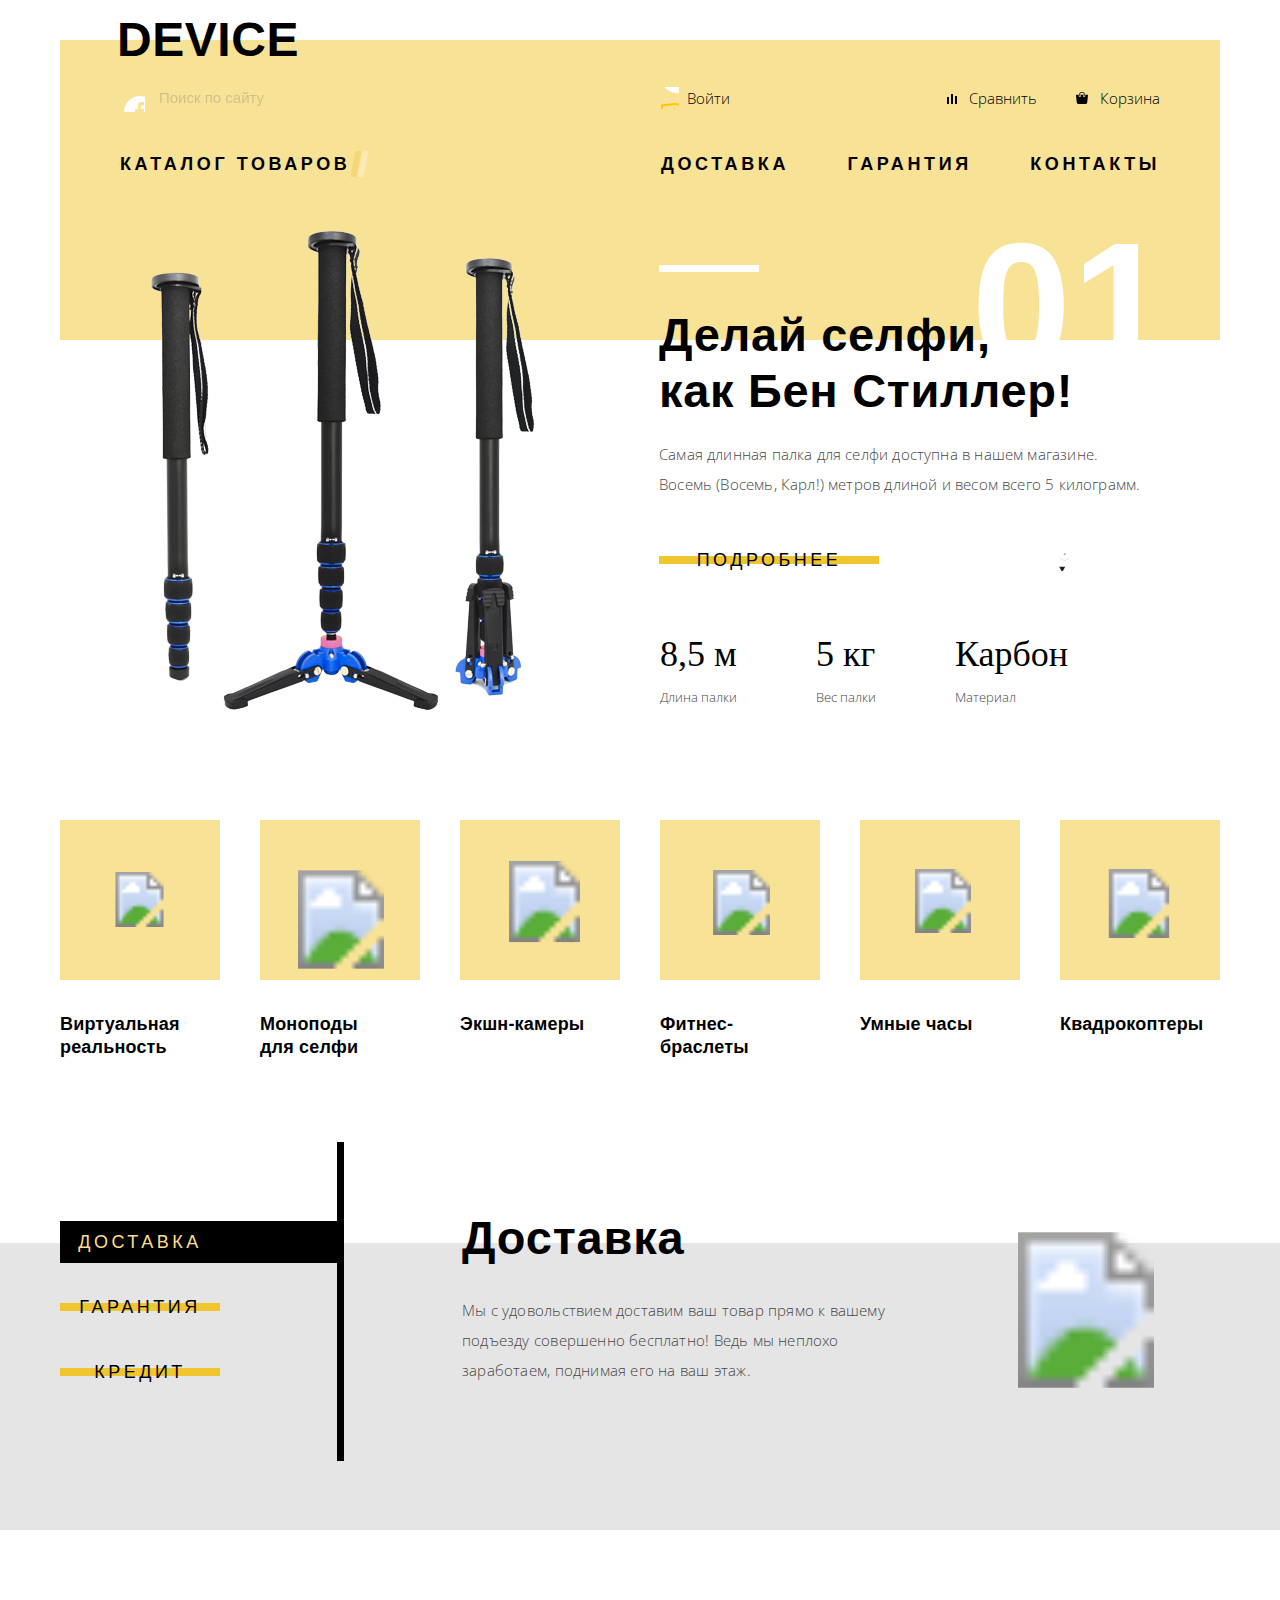
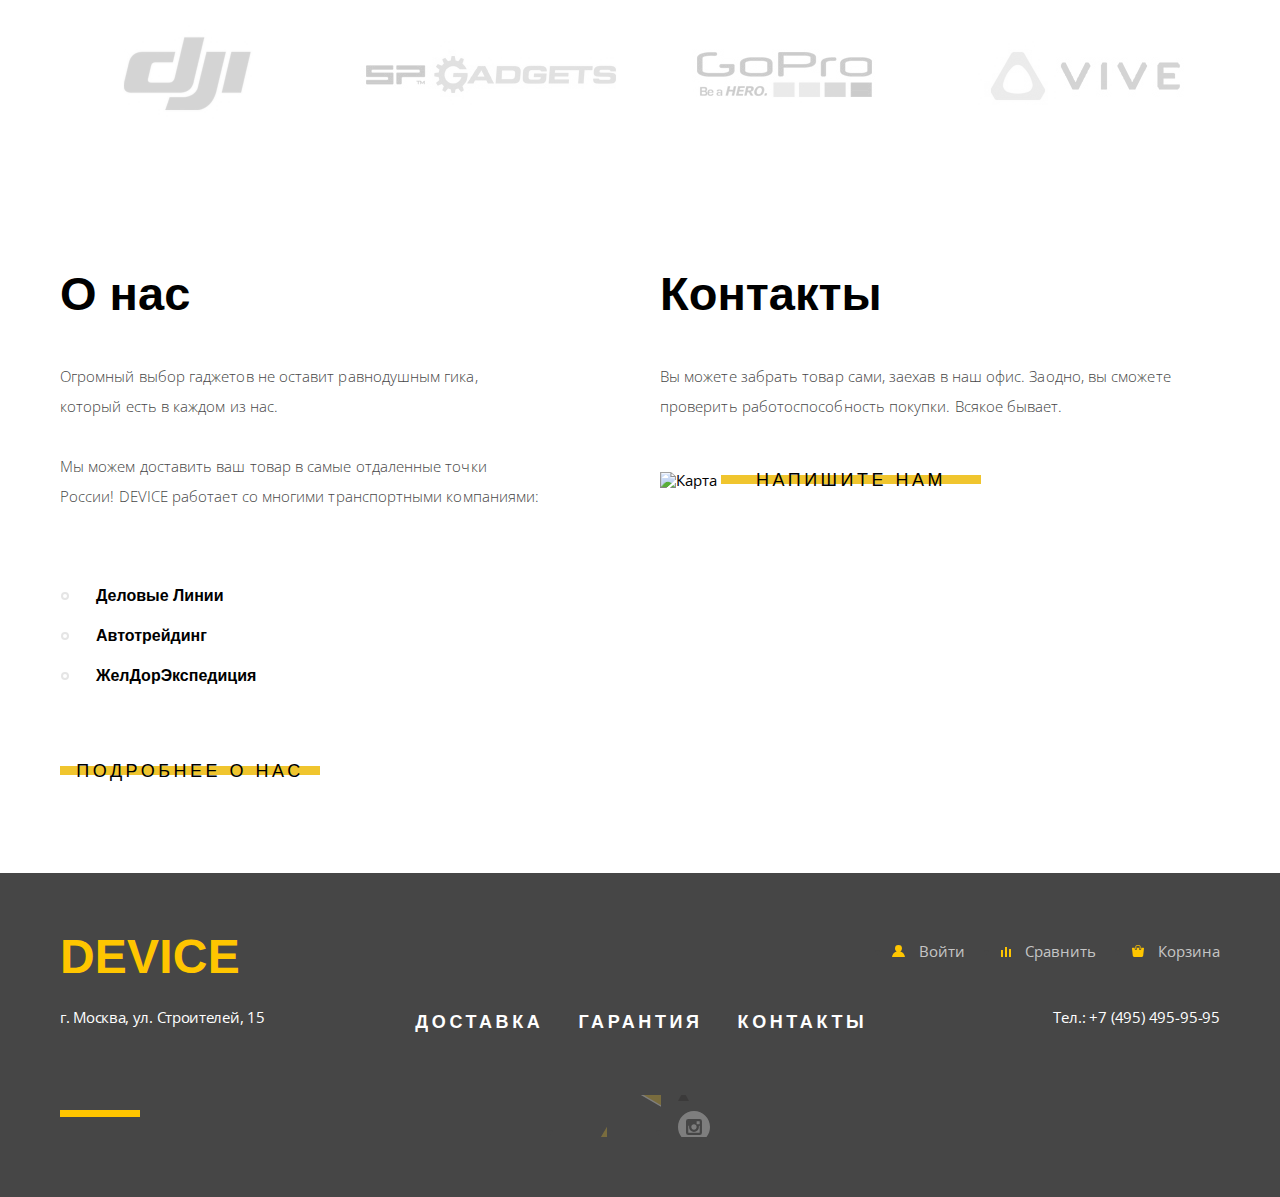
==== commit f145b27b: "Стилизация модальных окон" ====
--- a/index.html
+++ b/index.html
@@ -209,7 +209,7 @@
         <div class="contacts">
           <h3>Контакты</h3>
           <p>Вы можете забрать товар сами, заехав в наш офис. Заодно, вы сможете проверить работоспособность покупки. Всякое бывает.</p>
-          <img src="img/map.png" alt="Карта" width="560" height="222">
+          <a><img src="img/map.png" alt="Карта" width="560" height="222"></a>
           <a href="#" class="btn">Напишите нам</a>
         </div>
       </section>
@@ -279,28 +279,28 @@
         <li><a href="#">Квадрокоптеры</a></li>
       </ul>
     </nav>
-    <section class="modal-feedback hidden">
+    <section class="modal modal-feedback hidden">
       <h2 class="hidden">Напишете нам</h2>
+      <button class="close"><span class="hidden">Закрыть</span></button>
       <form action="//echo.htmlacademy.ru" method="post" class="modal-feedback-form">
-        <button class="close">Закрыть</button>
-        <label>
-          Ваше имя:
-          <input type="text" name="feedback-name" placeholder="Представьтесь, пожалуйста">
-        </label>
-        <label>
-          Ваш e-mail:
-          <input type="email" name="feedback-email" placeholder="Для отправки ответа">
-        </label>
-        <label>
-          Текст письма:
-          <textarea name="feedback" cols="30" rows="10" placeholder="В свободной форме"></textarea>
-        </label>
+        <div>
+          <label for="feedback-name">Ваше имя:</label>
+          <input id="feedback-name" type="text" name="feedback-name" placeholder="Представьтесь, пожалуйста">
+        </div>
+        <div>
+          <label for="feedback-email">Ваш e-mail:</label>
+          <input id="feedback-email" type="email" name="feedback-email" placeholder="Для отправки ответа">
+        </div>
+        <div>
+          <label for="feedback-textarea">Текст письма:</label>
+          <textarea id="feedback-textarea" name="feedback" cols="30" rows="10" placeholder="В свободной форме"></textarea>
+        </div>
         <button type="submit" class="btn">Отправить</button>
       </form>
     </section>
-    <section class="modal-map hidden">
+    <section class="modal modal-map hidden">
       <h2 class="hidden">Мы на карте</h2>
-      <img src="#" alt="Карта">
+      <button class="close"><span class="hidden">Закрыть</span></button>
     </section>
   </body>
 </html>
--- a/css/style.css
+++ b/css/style.css
@@ -1032,10 +1032,26 @@
 }
 
 .sorting-form {
+  position: relative;
   width: 328px;
   padding-left: 60px;
   padding-right: 68px;
   background-color: transparent;
+  z-index: 1;
+}
+
+.sorting-form::before {
+  content: "";
+  position: absolute;
+  left: 0;
+  width: 328px;
+  height: 100%;
+  background-image:
+    linear-gradient(to right, #dcdcdc 0%, #dcdcdc 100%),
+    linear-gradient(to right, #eeeeee 0%, #eeeeee 100%);
+  background-size: 100% 70px, 100% 100%;
+  background-repeat: no-repeat;
+  z-index: -1;
 }
 
 .sorting-form span {
@@ -1228,12 +1244,16 @@
 }
 
 .sorting-form-checkbox:hover + label,
-.sorting-form-radio:hover + label {
+.sorting-form-radio:hover + label,
+.sorting-form-checkbox:focus + label,
+.sorting-form-radio:focus + label {
   cursor: pointer;
 }
 
 .sorting-form-checkbox:hover + label::before,
-.sorting-form-radio:hover + label::before {
+.sorting-form-radio:hover + label::before,
+.sorting-form-checkbox:focus + label::before,
+.sorting-form-radio:focus + label::before {
   opacity: 0.6;
 }
 
@@ -1496,3 +1516,110 @@
   color: rgba(0, 0, 0, 1);
   cursor: default;
 }
+
+/* modal */
+.modal {
+  position: fixed;
+  top: 120px;
+  width: 960px;
+  min-height: 560px;
+  right: 0;
+  left: 0;
+  margin: 0 auto;
+  background-color: #ffffff;
+  box-shadow: 0 10px 20px rgba(4, 6, 6, 0.7);
+  z-index: 1000;
+}
+
+.modal .close {
+  position: absolute;
+  top: 18px;
+  right: 18px;
+  width: 65px;
+  height: 65px;
+  border: 0;
+  margin: 0;
+  padding: 0;
+  background-color: transparent;
+  background-image: url("../img/icons.svg");
+  background-position: 0 -297px;
+  cursor: pointer;
+  opacity: 0.5;
+}
+
+.modal .close:hover,
+.modal .close:focus {
+  opacity: 1;
+}
+
+.modal .close:active {
+  opacity: 0.3;
+}
+
+.modal-feedback-form {
+  display: flex;
+  justify-content: space-between;
+  flex-wrap: wrap;
+  padding: 100px;
+}
+
+.modal-feedback-form div {
+  display: flex;
+  flex-direction: column;
+}
+
+.modal-feedback-form div:nth-of-type(3) {
+  width: 100%;
+}
+
+.modal-feedback-form label {
+  margin: 0;
+  margin-bottom: 10px;
+  font-family: "Gilroy - Extra Bold", Arial, sans-serif;
+  font-weight: 800px;
+  color: #000000;
+  font-size: 18px;
+  line-height: 24px;
+}
+
+.modal-feedback-form input,
+.modal-feedback-form textarea {
+  box-sizing: border-box;
+  min-width: 360px;
+  padding: 13px 15px;
+  margin-bottom: 35px;
+  border: 3px solid transparent;
+  font-size: 14px;
+  line-height: 18px;
+  background-color: #f8f8f8;
+  outline-color: #f0c52e;
+}
+
+.modal-feedback-form input:hover,
+.modal-feedback-form textarea:hover {
+  background-color: #e9e9e9;
+}
+
+.modal-feedback-form input:focus,
+.modal-feedback-form textarea:focus {
+  border: 3px solid #f0c52e;
+  background-color: #ffffff;
+}
+
+.modal-feedback-form input:invalid,
+.modal-feedback-form textarea:invalid {
+  background-color: #edb5b5;
+  border: 3px solid transparent;
+  outline-color: #edb5b5;
+}
+
+.modal-feedback-form .btn {
+  width: 200px;
+}
+
+.modal-map {
+  background-image: url("../img/map-bg.png");
+  background-repeat: no-repeat;
+  background-position: top -10px left -20px;
+  background-size: 105%;
+}
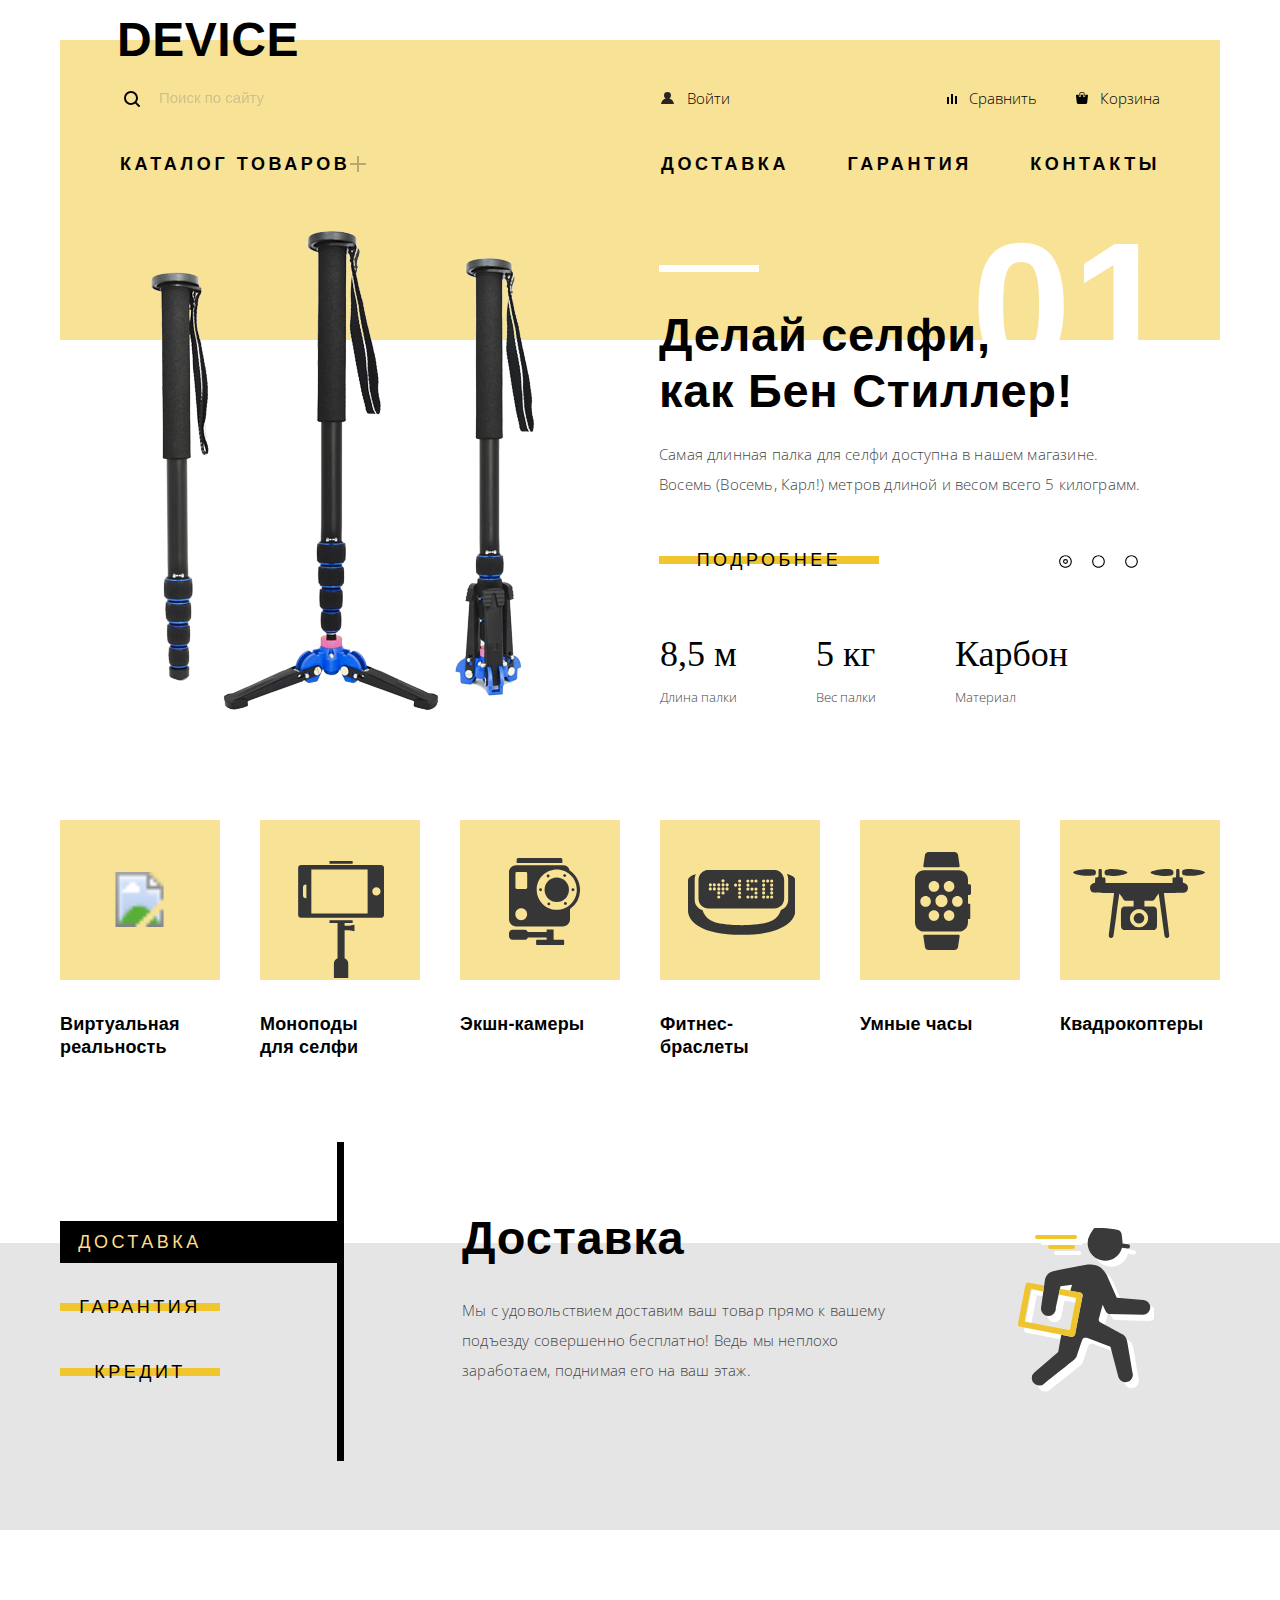
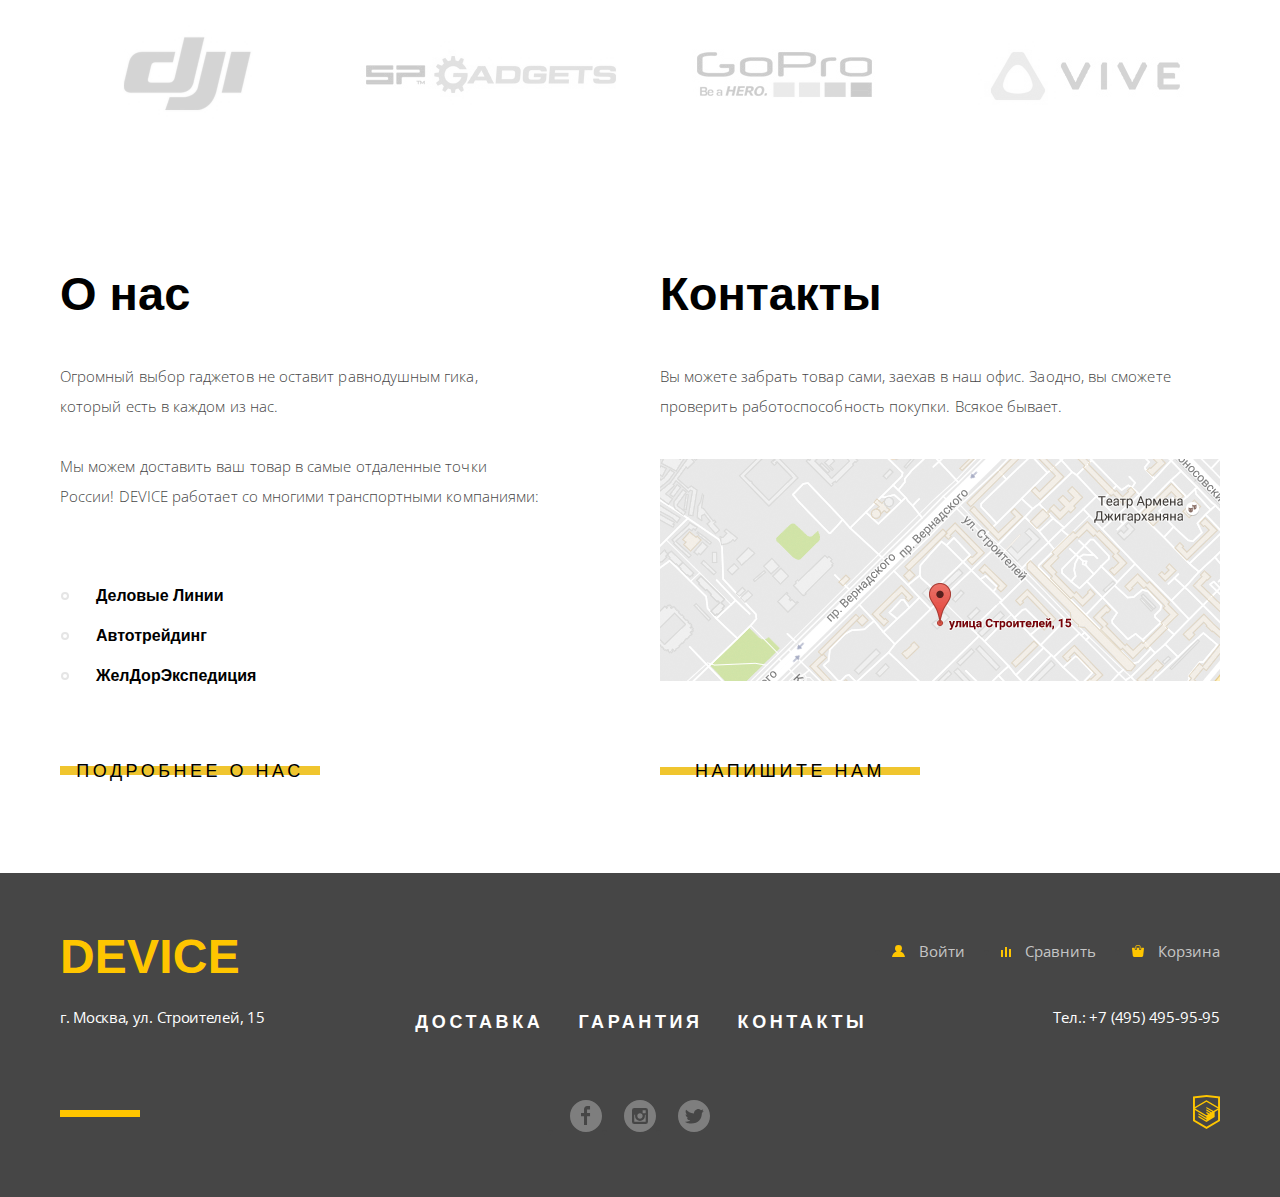
==== commit 79c8b657: "Проверка полей формы, оптимизация изображений, минификация css и js" ====
--- a/index.html
+++ b/index.html
@@ -5,7 +5,7 @@
     <title>HTML Academy: Девайс</title>
     <link href="https://fonts.googleapis.com/css?family=Open+Sans:300,400&amp;subset=cyrillic" rel="stylesheet">
     <link rel="stylesheet" href="css/normalize.css">
-    <link rel="stylesheet" href="css/style.css">
+    <link rel="stylesheet" href="css/style.min.css">
   </head>
   <body>
     <header class="main-header container">
@@ -29,7 +29,7 @@
       <nav class="main-nav">
         <ul class="shop-block">
           <li class="shop-block-catalog">
-            <a class="shop-block-catalog-btn" href="catalog.html">Каталог товаров</a>
+            <a class="shop-block-catalog-btn" href="#">Каталог товаров</a>
           </li>
           <li><a href="#">Доставка</a></li>
           <li><a href="#">Гарантия</a></li>
@@ -38,7 +38,7 @@
       </nav>
     </header>
     <main>
-      <section class="main-slider container">
+      <section id="carousel" class="main-slider container">
         <h2 class="hidden">Лучшие предложения</h2>
         <article class="main-slide">
           <img src="img/slider-1.png" alt="Палка для селфи" width="384" height="486">
@@ -95,11 +95,11 @@
           </div>
         </article>
         <div class="main-slider-controls">
-          <input id="main-slide-btn-1" class="main-slide-btn" type="radio" name="main-slider" checked>
+          <input id="main-slide-btn-1" class="main-slide-btn" data-slide="1" data-state="active" type="radio" name="main-slider" checked>
           <label for="main-slide-btn-1">Первый слайд</label>
-          <input id="main-slide-btn-2" class="main-slide-btn" type="radio" name="main-slider">
+          <input id="main-slide-btn-2" class="main-slide-btn" data-slide="2" type="radio" name="main-slider">
           <label for="main-slide-btn-2">Второй слайд</label>
-          <input id="main-slide-btn-3" class="main-slide-btn" type="radio" name="main-slider">
+          <input id="main-slide-btn-3" class="main-slide-btn" data-slide="3" type="radio" name="main-slider">
           <label for="main-slide-btn-3">Третий слайд</label>
         </div>
       </section>
@@ -116,7 +116,7 @@
             </a>
           </li>
           <li>
-            <a class="inner-nav-link" href="#">
+            <a class="inner-nav-link" href="catalog.html">
               <svg width="160" height="160">
                 <image xlink:href="img/popular-2.svg" width="86" height="117" x="38" y="41"/>
               </svg>
@@ -171,14 +171,14 @@
               <image xlink:href="img/delivery.svg" width="136" height="164"/>
             </svg>
           </div>
-          <div class="features-description hidden">
+          <div class="features-description">
             <h3>Гарантия</h3>
             <p>Если из-за возгорания купленного у нас товара у вас сгорит дом — не переживайте, мы выдадим вам новый. Товар, не дом, конечно же.</p>
             <svg width="171" height="194">
               <image xlink:href="img/warranty.svg" width="171" height="194"/>
             </svg>
           </div>
-          <div class="features-description hidden">
+          <div class="features-description">
             <h3>Кредит</h3>
             <p>Залезть в долговую яму стало проще! Кредитные консультанты подберут для вас наиболее выгодные условия кредита. Выгодные для нашего банка, разумеется.</p>
             <svg width="156" height="186">
@@ -209,8 +209,8 @@
         <div class="contacts">
           <h3>Контакты</h3>
           <p>Вы можете забрать товар сами, заехав в наш офис. Заодно, вы сможете проверить работоспособность покупки. Всякое бывает.</p>
-          <a><img src="img/map.png" alt="Карта" width="560" height="222"></a>
-          <a href="#" class="btn">Напишите нам</a>
+          <a class="map-open"><img src="img/map.png" alt="Карта" width="560" height="222"></a>
+          <a href="#" class="btn feedback-open">Напишите нам</a>
         </div>
       </section>
     </main>
@@ -268,7 +268,7 @@
     <nav class="shop-block-inner hidden">
       <ul>
         <li><a href="#">Виртуальная реальность</a></li>
-        <li><a href="#">Моноподы для селфи</a></li>
+        <li><a href="catalog.html">Моноподы для селфи</a></li>
         <li><a href="#">Экшн-камеры</a></li>
       </ul>
       <ul>
@@ -281,8 +281,8 @@
     </nav>
     <section class="modal modal-feedback hidden">
       <h2 class="hidden">Напишете нам</h2>
-      <button class="close"><span class="hidden">Закрыть</span></button>
-      <form action="//echo.htmlacademy.ru" method="post" class="modal-feedback-form">
+      <button class="modal-close"><span class="hidden">Закрыть</span></button>
+      <form action="//echo.htmlacademy.ru" method="get" class="modal-feedback-form">
         <div>
           <label for="feedback-name">Ваше имя:</label>
           <input id="feedback-name" type="text" name="feedback-name" placeholder="Представьтесь, пожалуйста">
@@ -300,8 +300,10 @@
     </section>
     <section class="modal modal-map hidden">
       <h2 class="hidden">Мы на карте</h2>
-      <button class="close"><span class="hidden">Закрыть</span></button>
+      <iframe src="https://www.google.com/maps/embed?pb=!1m18!1m12!1m3!1d2249.1125488779976!2d37.52742931592807!3d55.687030980535816!2m3!1f0!2f0!3f0!3m2!1i1024!2i768!4f13.1!3m3!1m2!1s0x46b54cf65f5c8955%3A0x694710ccd55501e!2z0YPQuy4g0KHRgtGA0L7QuNGC0LXQu9C10LksIDE1LCDQnNC-0YHQutCy0LAsINCg0L7RgdGB0LjRjywgMTE5MzEx!5e0!3m2!1sru!2s!4v1512566626679" width="960" height="563" frameborder="0" style="border:0" allowfullscreen></iframe>
+      <button class="modal-close"><span class="hidden">Закрыть</span></button>
     </section>
+    <script src="js/script.min.js"></script>
   </body>
 </html>
 
--- a/css/style.min.css
+++ b/css/style.min.css
@@ -0,0 +1,21 @@
+@font-face{font-family:"Gilroy - Extra Bold";src:url("../fonts/gilroyextrabold.woff2") format("woff2");src:url("../fonts/gilroyextrabold.woff") format("woff");font-weight:800;font-style:normal}@font-face{font-family:"Gilroy";src:url("../fonts/gilroylight.woff2") format("woff2");src:url("../fonts/gilroylight.woff") format("woff");font-weight:400;font-style:normal}*,:after,:before{box-sizing:inherit}html{box-sizing:border-box}body{margin:0;font-family:"Open Sans", Arial, sans-serif;font-size:15px;color:#464646;background-color:#ffffff}img{max-width:100%}a{text-decoration:none;color:#000000}.hidden:not(:focus):not(:active){position:absolute;width:1px;height:1px;margin:-1px;border:0;padding:0;white-space:nowrap;-webkit-clip-path:inset(100%);clip-path:inset(100%);clip:rect(0 0 0 0);overflow:hidden}.btn{position:relative;display:inline-block;z-index:1;padding:9px 5px;font-family:"Gilroy - Extra Bold", Arial, sans-serif;font-size:18px;line-height:24px;text-transform:uppercase;text-decoration:none;letter-spacing:3.5px;text-align:center;border:0;background-color:transparent;color:#000000;cursor:pointer}.btn:before{content:"";position:absolute;top:40%;left:0;z-index:-1;width:100%;height:20%;background-color:#f0c52e;transition:0.25s}.btn:focus:before,.btn:hover:before{top:0;height:100%}.btn:active{color:#af8735}.container{width:1160px;margin:0 auto}.main-header{position:relative;margin-top:40px;padding:0 60px;padding-top:33px;padding-bottom:163px;background-color:rgba(240, 197, 46, 0.5)}.main-header.inner{padding-bottom:47px}.main-title{position:absolute;top:-28px;left:57px;margin:0;font-family:"Gilroy - Extra Bold", Arial, sans-serif;text-transform:uppercase;font-size:48px;font-weight:800;line-height:56px;letter-spacing:0.55px;color:rgba(0, 0, 0, 1);cursor:default}.main-title a:focus,.main-title a:hover{color:rgba(0, 0, 0, 0.6)}.main-title a:active{color:rgba(0, 0, 0, 0.3)}.user-nav{display:-webkit-box;display:-ms-flexbox;display:flex;-webkit-box-pack:justify;-ms-flex-pack:justify;justify-content:space-between;-webkit-box-align:center;-ms-flex-align:center;align-items:center;margin-bottom:28px;font-size:15px;font-weight:300;line-height:22px;color:#000000}.user-search{position:relative;width:441px}.user-search:before{content:"";position:absolute;top:13px;left:-1px;width:26px;height:26px;background-image:url("../img/icons.svg");background-repeat:no-repeat;background-position:0 -475px}.user-search .search{position:relative;padding-top:16px;padding-bottom:15px;padding-left:39px;padding-right:95px;border:0;border-bottom:2px solid transparent;background-color:transparent;outline-color:transparent;opacity:0.3}.user-search .search:hover{opacity:0.6}.user-search .search:focus{width:441px;border-bottom-color:#000000;opacity:1}.user-search .search-btn{display:none;position:absolute;top:1px;right:0;padding:14px;border:2px solid #000000;background-color:transparent}.search:focus+.search-btn{display:inline-block}.search:focus+.search-btn:hover{color:rgba(255, 255, 255, 1);background-color:#000000;cursor:pointer}.search:focus+.search-btn:active{color:rgba(255, 255, 255, 0.3)}.user-block{display:-webkit-box;display:-ms-flexbox;display:flex;-webkit-box-pack:justify;-ms-flex-pack:justify;justify-content:space-between;min-width:500px;margin:0;padding:0;list-style:none}.user-login-block{display:-webkit-box;display:-ms-flexbox;display:flex;min-width:245px;margin:0;padding:0;list-style:none}.user-block a{position:relative;padding-left:27px}.user-block a:before{content:"";position:absolute;background-image:url("../img/icons.svg");background-repeat:no-repeat}.user-login:before{top:-1px;left:-4px;width:23px;height:22px;background-position:0 -626px}.user-compare:before{top:1px;left:0;width:20px;height:20px;background-position:0 -88px}.user-cart:before{left:-2px;width:22px;height:22px;background-position:0 0}.user-block a:focus,.user-block a:hover{opacity:0.6}.user-block a:active{opacity:0.3}.user-exit{opacity:0.3}.main-nav{position:relative}.shop-block{display:-webkit-box;display:-ms-flexbox;display:flex;-webkit-box-pack:justify;-ms-flex-pack:justify;justify-content:space-between;list-style:none;padding:0;margin:0;font-family:"Gilroy - Extra Bold", Arial, sans-serif;font-size:18px;font-weight:800;line-height:26px;letter-spacing:3.6px;text-transform:uppercase}.shop-block-catalog{margin-right:252px}.shop-block-catalog a{position:relative}.shop-block-catalog-btn:after{content:"";position:absolute;left:225px;width:26px;height:26px;background-image:url("../img/icons.svg");background-repeat:no-repeat;background-position:0 -379px;opacity:0.3}.shop-block a:focus,.shop-block a:hover{color:rgba(0, 0, 0, 0.6)}.shop-block a:active{color:rgba(0, 0, 0, 0.3)}.shop-block-inner{display:-webkit-box;display:-ms-flexbox;display:flex;position:absolute;top:210px;left:0;right:0;width:1160px;margin:0 auto;background-color:#f7e296;z-index:1000}.shop-block-inner ul{display:-webkit-box;display:-ms-flexbox;display:flex;-webkit-box-orient:vertical;-webkit-box-direction:normal;-ms-flex-direction:column;flex-direction:column;-webkit-box-pack:start;-ms-flex-pack:start;justify-content:flex-start;-ms-flex-line-pack:start;align-content:flex-start;-ms-flex-wrap:wrap;flex-wrap:wrap;height:130px;margin:0;padding:0;padding-left:60px;padding-bottom:40px;list-style:none}.shop-block-inner a{font-family:"Open Sans";font-size:15px;font-weight:300;line-height:30px;letter-spacing:0.15px;text-transform:none;list-style:none}.shop-block-inner a:focus,.shop-block-inner a:hover{color:rgba(0, 0, 0, 0.6)}.shop-block-inner a:active{color:rgba(0, 0, 0, 0.3)}.main-slider{position:relative;top:-113px;margin-bottom:-6px}.main-slide{display:-webkit-box;display:-ms-flexbox;display:flex;-webkit-box-pack:justify;-ms-flex-pack:justify;justify-content:space-between;min-height:486px}.main-slide img{margin:0 auto}.main-slide:first-of-type img{margin-left:90px}.main-slide:nth-of-type(3) img{margin-top:70px}.main-slide .description{width:508px;margin-right:53px}.main-slide h2{position:relative;margin-top:80px;margin-bottom:20px;font-family:"Gilroy - Extra Bold", Arial, sans-serif;font-size:47px;font-weight:800;line-height:56px;letter-spacing:0.69px;color:#000000;z-index:1}.main-slide h2:before{content:"";position:absolute;top:-42px;width:100px;height:7px;background-color:#ffffff}.main-slide h2:after{content:"";position:absolute;top:-30px;right:-5px;font-size:179px;color:#ffffff;z-index:-1}.main-slide:first-of-type h2::after{content:"01"}.main-slide:nth-of-type(2) h2:after{content:"02"}.main-slide:nth-of-type(3) h2:after{content:"03"}.main-slide p{margin-bottom:40px;font-size:15px;font-weight:300;line-height:30px;letter-spacing:0.18px}.main-slide .btn{width:220px;margin-bottom:50px}.main-slide-table{border-collapse:collapse}.main-slide-table-top{font-family:"Gilroy";font-size:36px;font-weight:400;line-height:44px;color:#000000;margin-bottom:15px}.main-slide-table tr:last-of-type{font-size:13px;font-weight:300;line-height:16px}.main-slide-table td:not(:last-of-type){padding-right:78px}.main-slide-table-top td{padding-bottom:12px}.main-slider-controls{position:absolute;display:-webkit-box;display:-ms-flexbox;display:flex;bottom:135px;right:72px}.main-slider-controls input{display:none}.main-slider-controls label{display:inline-block;width:33px;height:33px;font-size:0;background-image:url("../img/icons.svg");background-position:0 -501px;background-repeat:no-repeat;-webkit-transform:scale(0.55);transform:scale(0.55)}.main-slide-btn:checked+label{background-position:0 -534px}.inner-nav{font-family:"Gilroy - Extra Bold", Arial, sans-serif;font-size:18px;font-weight:800;line-height:23px;letter-spacing:0.18px;color:#000000}.inner-nav-list{display:-webkit-box;display:-ms-flexbox;display:flex;-webkit-box-pack:justify;-ms-flex-pack:justify;justify-content:space-between;list-style:none;margin:0;padding:0}.inner-nav-list li{width:160px}.inner-nav-list svg{background-color:rgba(240, 197, 46, 0.5);margin-bottom:27px}.inner-nav-link:focus svg,.inner-nav-link:hover svg{background-color:rgba(240, 197, 46, 1)}.inner-nav-link:active image{opacity:0.3}.inner-nav-link:active svg{background-color:#f0c52e}.inner-nav-link:active{color:rgba(0, 0, 0, 0.3)}.features{width:100%;padding-top:151px;padding-bottom:114px;margin-bottom:95px;background-image:linear-gradient(
+    to bottom,
+    #ffffff,
+    #ffffff 39%,
+    #e5e5e5 39%,
+    #e5e5e5
+  )}.features-wrapper{display:-webkit-box;display:-ms-flexbox;display:flex}.features-controls{position:relative;width:160px;padding:0;padding-top:11px;margin:0;margin-right:242px}.features-controls:after{content:"";position:absolute;bottom:-45px;right:-124px;width:7px;height:319px;background-color:#000000}.features-controls .btn{width:160px;margin-bottom:23px}.features-controls .btn.active,.features-controls .btn:active{color:#fdde8d;cursor:default}.features-controls .btn.active:before,.features-controls .btn:active:before{width:278px;top:0;height:100%;background-color:#000000}.features-description{width:430px;position:relative}.features-description h3{margin:0;padding:0;margin-bottom:29px;font-family:"Gilroy - Extra Bold", Arial, sans-serif;font-size:47px;font-weight:800;line-height:56px;letter-spacing:0.8px;color:#000000}.features-description p{font-size:15px;font-weight:300;line-height:30px;letter-spacing:0.21px}.features-description svg{position:absolute;right:-262px;bottom:24px}.partners{display:-webkit-box;display:-ms-flexbox;display:flex;-webkit-box-pack:justify;-ms-flex-pack:justify;justify-content:space-between;margin-bottom:90px}.partners-link img{filter:url("data:image/svg+xml;utf8,&lt;svg xmlns='http://www.w3.org/2000/svg'&gt;&lt;filter id='grayscale'&gt;&lt;feColorMatrix type='matrix' values='0.3333 0.3333 0.3333 0 0 0.3333 0.3333 0.3333 0 0 0.3333 0.3333 0.3333 0 0 0 0 0 1 0'/&gt;&lt;/filter&gt;&lt;/svg&gt;#grayscale");filter:gray;-webkit-filter:grayscale(100%);opacity:0.2}.partners-link:active img,.partners-link:focus img,.partners-link:hover img{filter:url("data:image/svg+xml;utf8,&lt;svg xmlns='http://www.w3.org/2000/svg'&gt;&lt;filter id='grayscale'&gt;&lt;feColorMatrix type='matrix' values='1 0 0 0 0, 0 1 0 0 0, 0 0 1 0 0, 0 0 0 1 0'/&gt;&lt;/filter&gt;&lt;/svg&gt;#grayscale");-webkit-filter:grayscale(0%);opacity:1}.about-and-contacts{padding-top:47px;padding-bottom:81px;display:-webkit-box;display:-ms-flexbox;display:flex;-webkit-box-pack:justify;-ms-flex-pack:justify;justify-content:space-between}.about-and-contacts .about-us{width:560px}.about-and-contacts .contacts{width:560px}.contacts img{margin-bottom:66px}.about-and-contacts h3{margin:0;margin-bottom:39px;padding:0;font-family:"Gilroy - Extra Bold", Arial, sans-serif;font-size:47px;font-weight:800;line-height:56px;color:#000000}.about-and-contacts p{margin:0;margin-bottom:30px;font-size:15px;font-weight:300;line-height:30px;letter-spacing:0.07px}.contacts p{margin-bottom:38px}.about-and-contacts .btn{width:260px}.custom-list{padding:35px 36px;margin:0;margin-bottom:19px;font-family:"Gilroy - Extra Bold", Arial, sans-serif;font-size:16px;font-weight:800;line-height:40px;color:#000000;list-style:none}.custom-list li{position:relative}.custom-list li:before{content:"";position:absolute;top:16px;left:-35px;width:8px;height:8px;border:2px solid #e5e5e5;border-radius:50%}.main-footer{width:100%;background-color:#464646}.main-footer-wrapper{display:-webkit-box;display:-ms-flexbox;display:flex;-webkit-box-orient:vertical;-webkit-box-direction:normal;-ms-flex-direction:column;flex-direction:column}.main-footer a,.main-footer address{font-style:normal;color:#ffffff}.main-footer-top{display:-webkit-box;display:-ms-flexbox;display:flex;-webkit-box-pack:justify;-ms-flex-pack:justify;justify-content:space-between;padding-top:56px;padding-bottom:24px}.main-title-footer{margin:0;font-family:"Gilroy - Extra Bold", Arial, sans-serif;text-transform:uppercase;font-size:48px;font-weight:800;line-height:56px;letter-spacing:0.2px;color:#ffc600;cursor:default}.main-title-footer a{font-family:"Gilroy - Extra Bold", Arial, sans-serif;text-transform:uppercase;font-size:48px;font-weight:800;line-height:56px;letter-spacing:0.55px;color:rgba(255, 198, 0, 1);cursor:pointer}.main-title-footer a:focus,.main-title-footer a:hover{color:rgba(255, 198, 0, 0.6)}.main-title-footer a:active{color:rgba(255, 198, 0, 0.3)}.user-block-footer{display:-webkit-box;display:-ms-flexbox;display:flex;-webkit-box-pack:justify;-ms-flex-pack:justify;justify-content:space-between;min-width:325px;margin:0;margin-top:14px;padding:0}.user-login-block-footer{margin:0;padding:0;list-style:none}.user-login-block-footer li{display:inline-block}.user-block-footer li:not(:last-of-type){margin-right:36px}.user-block-footer svg{margin-right:10px}.user-block-footer a{color:rgba(255, 255, 255, 0.7)}.user-block-footer a:focus,.user-block-footer a:hover{color:rgba(255, 255, 255, 1)}.user-block-footer-link:focus svg,.user-block-footer-link:hover svg{opacity:0.6}.user-block-footer a:active{opacity:0.3}.main-footer-middle{display:-webkit-box;display:-ms-flexbox;display:flex;-webkit-box-pack:justify;-ms-flex-pack:justify;justify-content:space-between;margin-bottom:60px}.main-footer-middle address{letter-spacing:-0.3px}.main-footer-middle>a{letter-spacing:-0.18px}.shop-block-footer{display:-webkit-box;display:-ms-flexbox;display:flex;-webkit-box-pack:justify;-ms-flex-pack:justify;justify-content:space-between;list-style:none;padding:0;margin:0;font-family:"Gilroy - Extra Bold", Arial, sans-serif;font-size:18px;font-weight:800;line-height:26px;letter-spacing:3.6px;text-transform:uppercase}.shop-block-footer a:focus,.shop-block-footer a:hover{color:rgba(255, 255, 255, 0.6)}.shop-block-footer a:active{color:rgba(255, 255, 255, 0.3)}.shop-block-footer li:not(:last-of-type){margin-right:35px}.shop-block-footer li:first-of-type{margin-left:-35px}.main-footer-bottom{display:-webkit-box;display:-ms-flexbox;display:flex;-webkit-box-pack:end;-ms-flex-pack:end;justify-content:flex-end;position:relative;padding-bottom:60px}.main-footer-bottom:after{content:"";position:absolute;top:15px;left:0;width:80px;height:7px;background-color:#ffc600}.htmlacademy-link{background-image:url("../img/logo-html.svg");background-repeat:no-repeat;width:27px;height:35px;margin-left:478px}.htmlacademy-link:focus,.htmlacademy-link:hover{opacity:0.6}.htmlacademy-link:active{opacity:0.3}.social-links{display:-webkit-box;display:-ms-flexbox;display:flex;-webkit-box-pack:justify;-ms-flex-pack:justify;justify-content:space-between;width:150px;margin:0;padding:0}.social-links li{width:42px;height:42px}.social-links a{display:inline-block;width:42px;height:42px;opacity:0.3}.social-links a:focus,.social-links a:hover{opacity:0.6}.social-links a:active{opacity:0.1}.social-links .fb{background-image:url("../img/icons.svg");background-repeat:no-repeat;background-position:0 -108px}.social-links .inst{background-image:url("../img/icons.svg");background-repeat:no-repeat;background-position:0 -223px}.social-links .tw{background-image:url("../img/icons.svg");background-repeat:no-repeat;background-position:0 -584px}.catalog-bg{width:100%;background-image:linear-gradient(
+      to right,
+      #dcdcdc 0%,
+      #dcdcdc 30%,
+      #eeeeee 30%,
+      #eeeeee 100%
+    ),
+    linear-gradient(
+      to right,
+      #eeeeee 0%,
+      #eeeeee 30%,
+      #ffffff 30%,
+      #ffffff 100%
+    );background-size:100% 70px, 100% 100%;background-repeat:no-repeat;background-position-y:146px, 216px}.inner-title{margin-top:33px;margin-left:59px;margin-bottom:22px;font-family:"Gilroy - Extra Bold", Arial, sans-serif;font-size:48px;font-weight:800;line-height:56px;color:#000000}.breadcrumbs{display:-webkit-box;display:-ms-flexbox;display:flex;margin:0;margin-left:60px;margin-bottom:48px;padding:0;list-style:none}.breadcrumbs li{position:relative;margin-right:38px}.breadcrumbs li:not(:last-of-type):after{content:"";position:absolute;top:2px;right:-24px;width:14px;height:17px;background-image:url("../img/icons.svg");background-position:0 -362px;background-repeat:no-repeat}.breadcrumbs a{font-size:14px;font-weight:300;line-height:20px;color:#000000;opacity:0.3}.breadcrumbs a:focus,.breadcrumbs a:hover{opacity:0.6}.breadcrumbs a:active{opacity:0.1}.breadcrumbs .active:focus,.breadcrumbs .active:hover{cursor:default;opacity:0.3}.catalog-wrapper{display:-webkit-box;display:-ms-flexbox;display:flex;-webkit-box-pack:justify;-ms-flex-pack:justify;justify-content:space-between}.sorting-form{position:relative;width:328px;padding-left:60px;padding-right:68px;background-color:transparent;z-index:1}.sorting-form:before{content:"";position:absolute;left:0;width:328px;height:100%;background-image:linear-gradient(to right, #dcdcdc 0%, #dcdcdc 100%),
+    linear-gradient(to right, #eeeeee 0%, #eeeeee 100%);background-size:100% 70px, 100% 100%;background-repeat:no-repeat;z-index:-1}.sorting-form span{width:100%;display:inline-block;padding:24px 0;margin-bottom:69px;font-family:"Gilroy - Extra Bold", Arial, sans-serif;font-size:16px;font-weight:800;line-height:22px;letter-spacing:3.91px;text-transform:uppercase;color:#000000}.sorting-form fieldset{margin:0;padding:0;border:0}.sorting-form legend{display:inline-block;width:100%;padding-top:10px;font-family:"Gilroy - Extra Bold", Arial, sans-serif;font-size:18px;font-weight:800;line-height:24px;color:#000000;border-top:2px solid #000000}.sorting-form label{font-size:14px;font-weight:300;line-height:40px;color:#000000}.sorting-form button{width:200px}.sorting-form-price legend{margin-bottom:30px}.sorting-form-price .price-controls{position:relative;margin-bottom:36px;font-family:"Gilroy", Arial, sans-serif;font-size:14px;font-weight:800;line-height:20px;color:#bfbfbf}.price-range-line{position:relative;top:5px;width:100%;height:2px;margin-bottom:16px;background-color:#dbdbdb}.price-range-line:before{content:"";position:absolute;left:0;width:110px;height:2px;background-color:#91c92f}.price-btn-max,.price-btn-min{display:inline-block;position:relative}.price-btn-min{margin-right:60px}.price-btn-max:before,.price-btn-min:before{content:"";position:absolute;width:30px;height:33px;background-image:url("../img/icons.svg");background-position:0 -150px;background-repeat:no-repeat;cursor:pointer}.price-btn-min:before{top:-28px;left:-10px}.price-btn-max:before{top:-28px;right:12px}.price-btn-max:active:before,.price-btn-min:active:before{-webkit-transform:scale(1.1);transform:scale(1.1)}.sorting-form-color{display:-webkit-box;display:-ms-flexbox;display:flex;-webkit-box-orient:vertical;-webkit-box-direction:normal;-ms-flex-direction:column;flex-direction:column}.sorting-form-color legend{margin-bottom:18px}.sorting-form-color label{position:relative;padding-left:39px}.sorting-form-color label:last-child{margin-bottom:31px}.sorting-form-checkbox{display:none}.sorting-form-checkbox+label:before{content:"";position:absolute;top:3px;left:-6px;width:33px;height:33px;background-image:url("../img/icons.svg");background-position:0 -22px;background-repeat:no-repeat}.sorting-form-checkbox:checked+label:before{width:37px;background-position:0 -55px}.sorting-form-bluetooth{display:-webkit-box;display:-ms-flexbox;display:flex;-webkit-box-orient:vertical;-webkit-box-direction:normal;-ms-flex-direction:column;flex-direction:column}.sorting-form-bluetooth legend{margin-bottom:18px}.sorting-form-bluetooth label{position:relative;padding-left:38px}.sorting-form-bluetooth label:last-child{margin-bottom:30px}.sorting-form-radio{display:none}.sorting-form-radio+label:before{content:"";position:absolute;top:2px;left:-7px;width:35px;height:35px;background-image:url("../img/icons.svg");background-position:0 -405px;background-repeat:no-repeat}.sorting-form-radio:checked+label:before{background-position:0 -440px}.sorting-form-checkbox:focus+label,.sorting-form-checkbox:hover+label,.sorting-form-radio:focus+label,.sorting-form-radio:hover+label{cursor:pointer}.sorting-form-checkbox:focus+label:before,.sorting-form-checkbox:hover+label:before,.sorting-form-radio:focus+label:before,.sorting-form-radio:hover+label:before{opacity:0.6}.sorting-form-checkbox:disabled+label,.sorting-form-radio:disabled+label{opacity:0.25}.catalog-block{position:relative;display:-webkit-box;display:-ms-flexbox;display:flex;-webkit-box-orient:vertical;-webkit-box-direction:normal;-ms-flex-direction:column;flex-direction:column;width:760px}.sorting-items{position:relative;display:-webkit-box;display:-ms-flexbox;display:flex;-webkit-box-align:center;-ms-flex-align:center;align-items:center;margin-bottom:69px;background-color:#eeeeee}.sorting-items span{padding:24px 0;margin-right:9px;font-family:"Gilroy - Extra Bold", Arial, sans-serif;font-size:16px;font-weight:800;line-height:22px;letter-spacing:3.81px;text-transform:uppercase;color:#000000}.sorting-items-spec{display:-webkit-box;display:-ms-flexbox;display:flex;list-style:none}.sorting-items-spec li:not(:last-of-type){margin-right:30px}.sorting-items-spec a{font-size:14px;font-weight:400;line-height:18px;opacity:0.3}.sorting-items-spec a:focus,.sorting-items-spec a:hover{opacity:0.6}.sorting-items-spec a:active{opacity:1}.sorting-items-spec a.active{opacity:1;cursor:default}.sorting-items-arrows{position:absolute;right:-4px}.sorting-items-arrows{font-size:0}.sorting-items-arrows a{display:inline-block;width:21px;height:20px;background-image:url("../img/icons.svg");background-position:0 -183px;background-repeat:no-repeat;opacity:0.2}.sorting-items-arrows a:hover{opacity:0.4}.sorting-items-arrows a:first-of-type{-webkit-transform:rotate(180deg);transform:rotate(180deg);margin-right:6px}.sorting-items-arrows .active,.sorting-items-arrows a.active:hover,.sorting-items-arrows a:active{opacity:1}.catalog-items{display:-webkit-box;display:-ms-flexbox;display:flex;-webkit-box-pack:justify;-ms-flex-pack:justify;justify-content:space-between;-ms-flex-wrap:wrap;flex-wrap:wrap}.catalog-item{position:relative;width:360px;margin-bottom:32px}.new-item:before{content:"NEW";display:inline-block;position:absolute;top:28px;right:26px;width:60px;height:60px;padding-top:19px;padding-left:4px;font-family:"Gilroy - Extra Bold", Arial, sans-serif;font-size:14px;font-weight:800;line-height:20px;letter-spacing:0.7px;text-align:center;vertical-align:center;color:rgba(0, 0, 0, 0.2);border:2px solid rgba(0, 0, 0, 0.2);border-radius:50%}.catalog-item h2{display:inline-block;width:250px;margin-top:29px;font-family:"Gilroy - Extra Bold", Arial, sans-serif;font-size:18px;font-weight:800;line-height:24px;letter-spacing:4.67;color:#000000}.catalog-item span{position:absolute;right:0;bottom:39px;font-family:"Gilroy", Arial, sans-serif;font-size:16px;font-weight:300;line-height:22px;vertical-align:middle}.catalog-item .btn{width:200px;margin-top:170px;margin-bottom:18px}.catalog-item .compare-btn{font-size:13px;font-weight:300;line-height:20px;opacity:0.5}.catalog-item .compare-btn:focus,.catalog-item .compare-btn:hover{opacity:1}.catalog-item .compare-btn:active{opacity:0.2}.catalog-item-hover{display:none;position:absolute;top:0;width:360px;height:380px;background-color:rgba(238, 238, 238, 0.7)}.catalog-item-hover a{display:block;width:200px;margin:0 auto;text-align:center}.catalog-item:hover .catalog-item-hover{display:block}.catalog-pagination{margin-top:-13px;margin-bottom:40px;display:-webkit-box;display:-ms-flexbox;display:flex;-webkit-box-pack:justify;-ms-flex-pack:justify;justify-content:space-between;-webkit-box-align:center;-ms-flex-align:center;align-items:center;width:100%;background-color:#eeeeee}.catalog-pagination a{font-family:"Gilroy - Extra Bold", Arial, sans-serif;font-size:16px;font-weight:800;line-height:22px;text-transform:uppercase;color:#000000}.catalog-pagination .next,.catalog-pagination .prew{padding:24px;letter-spacing:3.91px}.catalog-pagination .next:focus,.catalog-pagination .next:hover,.catalog-pagination .prew:focus,.catalog-pagination .prew:hover{background-color:#d9d9d9}.catalog-pagination .next:active,.catalog-pagination .prew:active{color:rgba(0, 0, 0, 0.3)}.catalog-pages{display:-webkit-box;display:-ms-flexbox;display:flex;-webkit-box-pack:justify;-ms-flex-pack:justify;justify-content:space-between;min-width:120px;list-style:none}.catalog-pages a:not(.active){color:rgba(0, 0, 0, 0.3)}.catalog-pages a:focus,.catalog-pages a:hover{color:rgba(0, 0, 0, 0.6)}.catalog-pages a:active{color:rgba(0, 0, 0, 1)}.catalog-pages .active,.catalog-pages .active:active,.catalog-pages .active:focus,.catalog-pages .active:hover{color:rgba(0, 0, 0, 1);cursor:default}@-webkit-keyframes bounce{0%{-webkit-transform:translateY(-100%);transform:translateY(-100%)}70%{-webkit-transform:translateY(5%);transform:translateY(5%)}90%{-webkit-transform:translateY(-5%);transform:translateY(-5%)}to{-webkit-transform:translateY(0);transform:translateY(0)}}@keyframes bounce{0%{-webkit-transform:translateY(-100%);transform:translateY(-100%)}70%{-webkit-transform:translateY(5%);transform:translateY(5%)}90%{-webkit-transform:translateY(-5%);transform:translateY(-5%)}to{-webkit-transform:translateY(0);transform:translateY(0)}}@-webkit-keyframes shake{0,to{-webkit-transform:translateX(0);transform:translateX(0)};10%,30%,50%,70%,90%{-webkit-transform:translateX(-10px);transform:translateX(-10px)};20%,40%,60%,80%{-webkit-transform:translateX(10px);transform:translateX(10px)};}@keyframes shake{0,to{-webkit-transform:translateX(0);transform:translateX(0)};10%,30%,50%,70%,90%{-webkit-transform:translateX(-10px);transform:translateX(-10px)};20%,40%,60%,80%{-webkit-transform:translateX(10px);transform:translateX(10px)};}.modal-error{-webkit-animation-name:shake;animation-name:shake;-webkit-animation-duration:0.6s;animation-duration:0.6s}.modal-open{-webkit-animation-name:bounce;animation-name:bounce;-webkit-animation-duration:0.6s;animation-duration:0.6s}.modal{position:fixed;top:0;right:0;left:0;bottom:0;width:960px;min-height:560px;margin:auto;background-color:#ffffff;box-shadow:0 10px 20px rgba(4, 6, 6, 0.7);z-index:1000}.modal-close{position:absolute;top:18px;right:18px;width:65px;height:65px;border:0;margin:0;padding:0;background-color:transparent;background-image:url("../img/icons.svg");background-position:0 -297px;cursor:pointer;opacity:0.5}.modal-close:focus,.modal-close:hover{opacity:1}.modal-close:active{opacity:0.3}.modal-feedback{height:650px}.modal-feedback-form{display:-webkit-box;display:-ms-flexbox;display:flex;-webkit-box-pack:justify;-ms-flex-pack:justify;justify-content:space-between;-ms-flex-wrap:wrap;flex-wrap:wrap;padding:100px}.modal-feedback-form div{display:-webkit-box;display:-ms-flexbox;display:flex;-webkit-box-orient:vertical;-webkit-box-direction:normal;-ms-flex-direction:column;flex-direction:column}.modal-feedback-form div:nth-of-type(3){width:100%}.modal-feedback-form label{margin:0;margin-bottom:10px;font-family:"Gilroy - Extra Bold", Arial, sans-serif;font-weight:800px;color:#000000;font-size:18px;line-height:24px}.modal-feedback-form input,.modal-feedback-form textarea{box-sizing:border-box;min-width:360px;padding:13px 15px;margin-bottom:35px;border:3px solid transparent;font-size:14px;line-height:18px;background-color:#f8f8f8;outline-color:#f0c52e}.modal-feedback-form input:hover,.modal-feedback-form textarea:hover{background-color:#e9e9e9}.modal-feedback-form input:focus,.modal-feedback-form textarea:focus{border:3px solid #f0c52e;background-color:#ffffff}.modal-feedback-form input:invalid,.modal-feedback-form textarea:invalid{background-color:#edb5b5;border:3px solid transparent;outline-color:#edb5b5}.modal-feedback-form .btn{width:200px}.modal-map{height:563px;background-image:url("../img/map-bg.png");background-repeat:no-repeat;background-position:top -10px left -20px;background-size:105%}.map-open{cursor:pointer}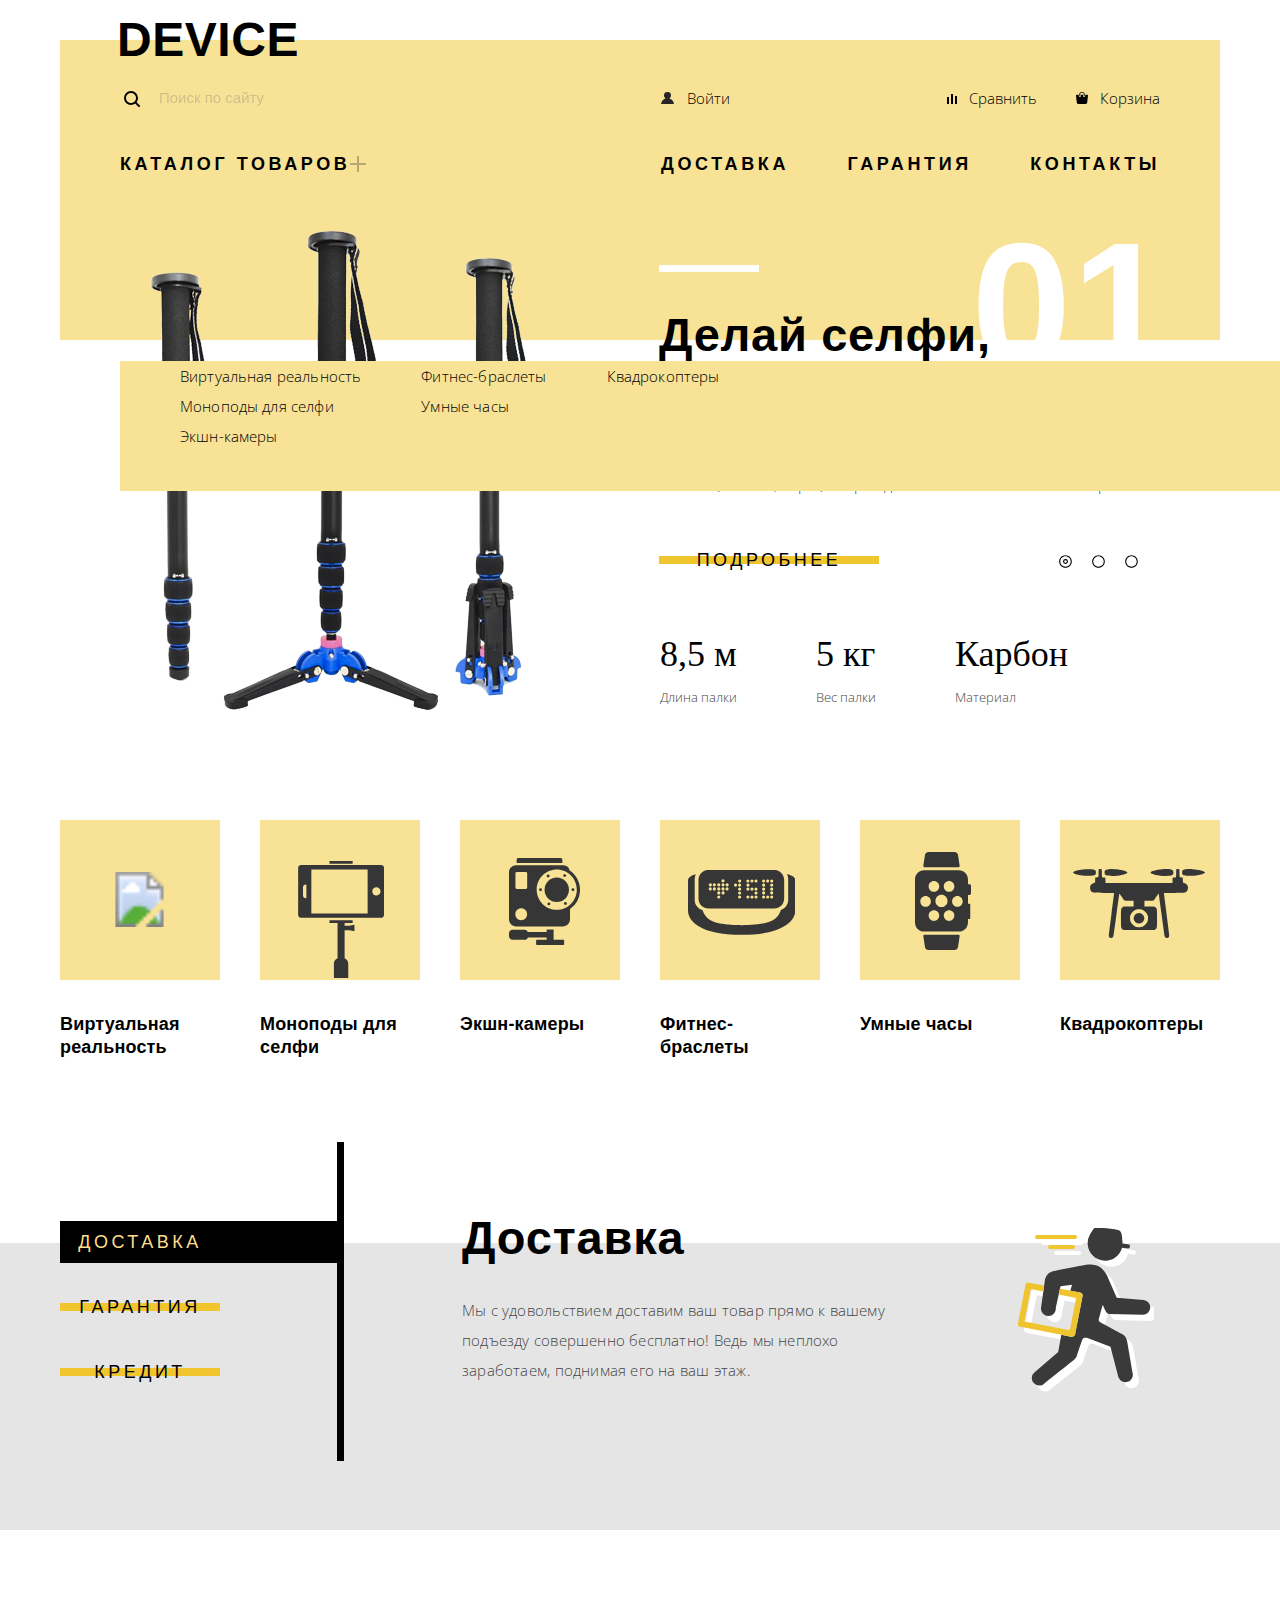
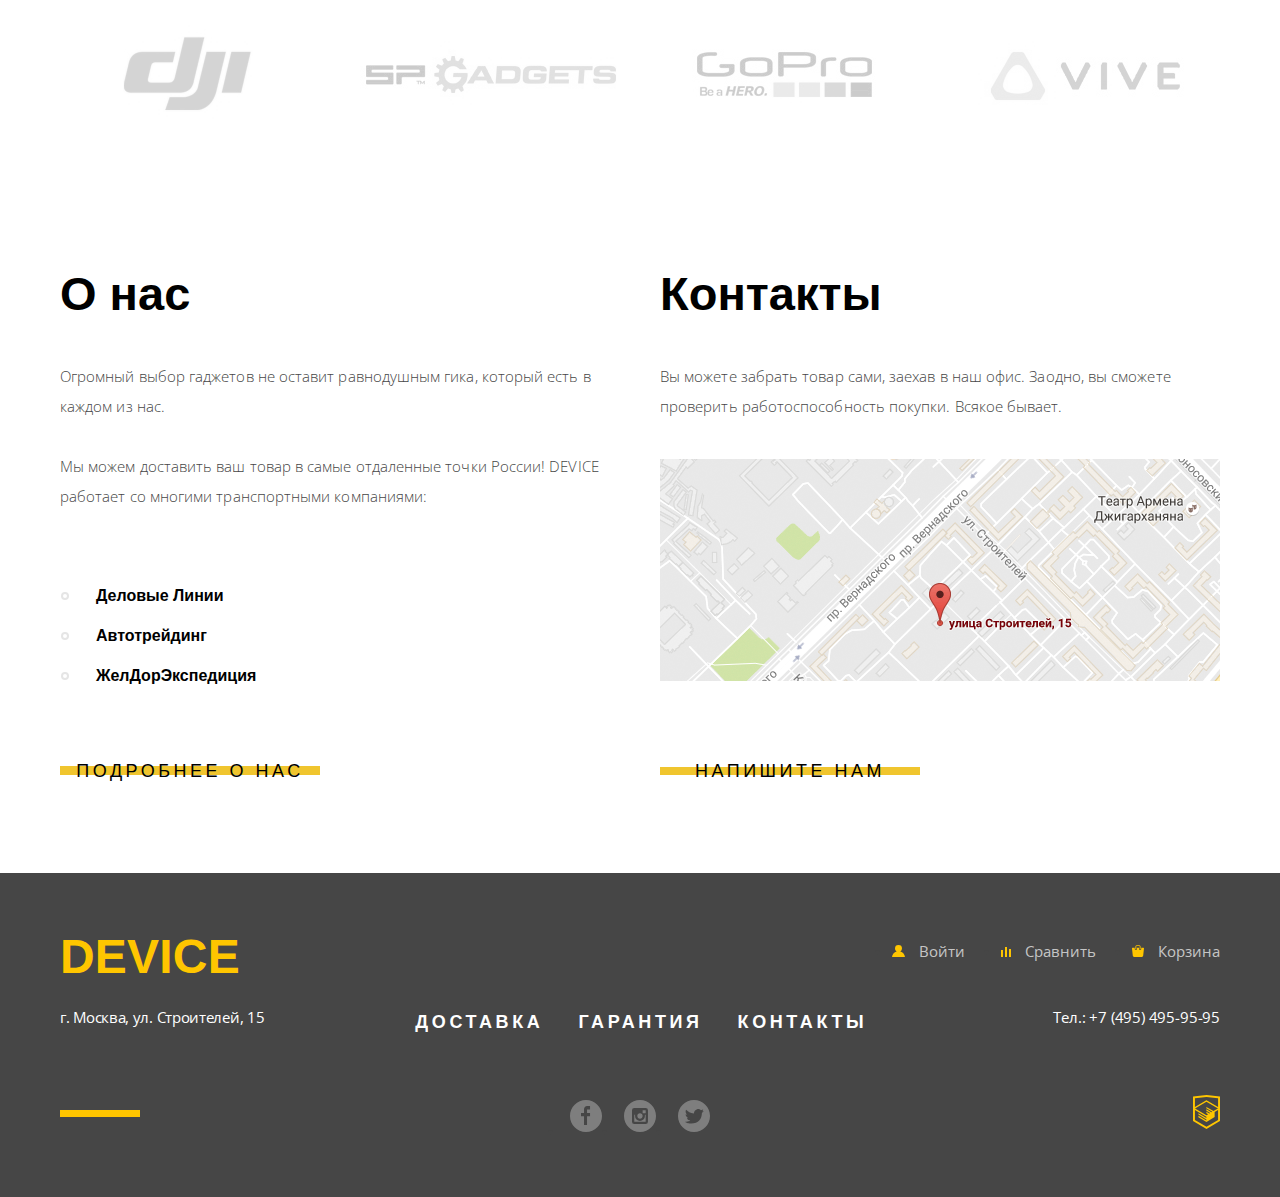
==== commit 20670274: "Правки табов" ====
--- a/index.html
+++ b/index.html
@@ -9,7 +9,6 @@
   </head>
   <body>
     <header class="main-header container">
-      <!-- <img src="img/main-logo.png" alt="Device" width="163" height="36"> -->
       <h1 class="main-title">Device</h1>
       <div class="user-nav">
         <div class="user-search">
@@ -30,6 +29,20 @@
         <ul class="shop-block">
           <li class="shop-block-catalog">
             <a class="shop-block-catalog-btn" href="#">Каталог товаров</a>
+          </li>
+          <li class="shop-block-inner">
+            <ul>
+              <li><a href="#">Виртуальная реальность</a></li>
+              <li><a href="catalog.html">Моноподы для селфи</a></li>
+              <li><a href="#">Экшн-камеры</a></li>
+            </ul>
+            <ul>
+              <li><a href="#">Фитнес-браслеты</a></li>
+              <li><a href="#">Умные часы</a></li>
+            </ul>
+            <ul>
+              <li><a href="#">Квадрокоптеры</a></li>
+            </ul>
           </li>
           <li><a href="#">Доставка</a></li>
           <li><a href="#">Гарантия</a></li>
@@ -109,8 +122,8 @@
           <li>
             <a class="inner-nav-link" href="#">
               <svg width="160" height="160">
-                <image xlink:href="img/popular-1.svg" width="97" height="55" x="31" y="52"/>
-                <!-- Можно добавить src="image.png" для фоллбэка на растр -->
+                <image xlink:href="img/popular-1.svg" src="img/popular-1.png" width="97" height="55" x="31" y="52"/>
+                <!-- Можно добавить src="image.png" для фоллбэка на растр, но не пройдет валидатор (мне нравится этот тег, не заворачивайте как грубую ошибку, это вообще не ошибка, если валидатор даже варнинг не выдает!) -->
               </svg>
               Виртуальная реальность
             </a>
@@ -118,15 +131,15 @@
           <li>
             <a class="inner-nav-link" href="catalog.html">
               <svg width="160" height="160">
-                <image xlink:href="img/popular-2.svg" width="86" height="117" x="38" y="41"/>
-              </svg>
-              Моноподы <br> для селфи
-            </a>
-          </li>
-          <li>
-            <a class="inner-nav-link" href="#">
-              <svg width="160" height="160">
-                <image xlink:href="img/popular-3.svg" width="71" height="87" x="49" y="38"/>
+                <image xlink:href="img/popular-2.svg" src="img/popular-2.png" width="86" height="117" x="38" y="41"/>
+              </svg>
+              Моноподы для селфи
+            </a>
+          </li>
+          <li>
+            <a class="inner-nav-link" href="#">
+              <svg width="160" height="160">
+                <image xlink:href="img/popular-3.svg" src="img/popular-3.png" width="71" height="87" x="49" y="38"/>
               </svg>
               Экшн-камеры
             </a>
@@ -134,7 +147,7 @@
           <li>
             <a class="inner-nav-link" href="#">
               <svg width="160" height="160">
-                <image xlink:href="img/popular-4.svg" width="107" height="65" x="28" y="50"/>
+                <image xlink:href="img/popular-4.svg" src="img/popular-4.png" width="107" height="65" x="28" y="50"/>
               </svg>
               Фитнес-браслеты
             </a>
@@ -142,7 +155,7 @@
           <li>
             <a class="inner-nav-link" href="#">
               <svg width="160" height="160">
-                <image xlink:href="img/popular-5.svg" width="56" height="98" x="55" y="32"/>
+                <image xlink:href="img/popular-5.svg" src="img/popular-5.png" width="56" height="98" x="55" y="32"/>
               </svg>
               Умные часы
             </a>
@@ -150,7 +163,7 @@
           <li>
             <a class="inner-nav-link" href="#">
               <svg width="160" height="160">
-                <image xlink:href="img/popular-6.svg" width="132" height="69" x="13" y="49"/>
+                <image xlink:href="img/popular-6.svg" src="img/popular-6.png" width="132" height="69" x="13" y="49"/>
               </svg>
               Квадрокоптеры
             </a>
@@ -189,16 +202,16 @@
       </section>
       <section class="partners container">
         <h2 class="hidden">Партнеры</h2>
-        <a class="partners-link" href="#"><img src="img/logo-1.jpg" alt="dji"></a>
-        <a class="partners-link" href="#"><img src="img/logo-2.jpg" alt="SP Gadgets"></a>
-        <a class="partners-link" href="#"><img src="img/logo-3.jpg" alt="GoPro"></a>
-        <a class="partners-link" href="#"><img src="img/logo-4.jpg" alt="Vive"></a>
+        <a class="partners-link" href="#"><img src="img/logo-1.jpg" alt="dji" width="260" height="100"></a>
+        <a class="partners-link" href="#"><img src="img/logo-2.jpg" alt="SP Gadgets" width="260" height="100"></a>
+        <a class="partners-link" href="#"><img src="img/logo-3.jpg" alt="GoPro" width="260" height="100"></a>
+        <a class="partners-link" href="#"><img src="img/logo-4.jpg" alt="Vive" width="260" height="100"></a>
       </section>
       <section class="about-and-contacts container">
         <div class="about-us">
           <h3>О нас</h3>
-          <p>Огромный выбор гаджетов не оставит равнодушным гика, <br> который есть в каждом из нас.</p>
-          <p>Мы можем доставить ваш товар в самые отдаленные точки <br> России! DEVICE работает со многими транспортными компаниями:</p>
+          <p>Огромный выбор гаджетов не оставит равнодушным гика, который есть в каждом из нас.</p>
+          <p>Мы можем доставить ваш товар в самые отдаленные точки России! DEVICE работает со многими транспортными компаниями:</p>
           <ul class="custom-list">
             <li>Деловые Линии</li>
             <li>Автотрейдинг</li>
@@ -215,7 +228,6 @@
       </section>
     </main>
     <footer class="main-footer">
-      <!-- <img src="img/main-logo-yellow.png" alt="Device" width="163" height="36"> -->
       <div class="main-footer-wrapper container">
         <div class="main-footer-top">
           <h4 class="main-title-footer">Device</h4>
@@ -261,24 +273,10 @@
             <li><a class="inst" href="#"><span class="hidden">instagram</span></a></li>
             <li><a class="tw" href="#"><span class="hidden">twitter</span></a></li>
           </ul>
-          <a class="htmlacademy-link" href="//htmlacademy.ru"><span class="hidden">htmlacademy.ru</span></a>
+          <a class="htmlacademy-link" href="//htmlacademy.ru/intensive/htmlcss"><span class="hidden">htmlacademy.ru</span></a>
         </div>
       </div>
     </footer>
-    <nav class="shop-block-inner hidden">
-      <ul>
-        <li><a href="#">Виртуальная реальность</a></li>
-        <li><a href="catalog.html">Моноподы для селфи</a></li>
-        <li><a href="#">Экшн-камеры</a></li>
-      </ul>
-      <ul>
-        <li><a href="#">Фитнес-браслеты</a></li>
-        <li><a href="#">Умные часы</a></li>
-      </ul>
-      <ul>
-        <li><a href="#">Квадрокоптеры</a></li>
-      </ul>
-    </nav>
     <section class="modal modal-feedback hidden">
       <h2 class="hidden">Напишете нам</h2>
       <button class="modal-close"><span class="hidden">Закрыть</span></button>
@@ -300,7 +298,7 @@
     </section>
     <section class="modal modal-map hidden">
       <h2 class="hidden">Мы на карте</h2>
-      <iframe src="https://www.google.com/maps/embed?pb=!1m18!1m12!1m3!1d2249.1125488779976!2d37.52742931592807!3d55.687030980535816!2m3!1f0!2f0!3f0!3m2!1i1024!2i768!4f13.1!3m3!1m2!1s0x46b54cf65f5c8955%3A0x694710ccd55501e!2z0YPQuy4g0KHRgtGA0L7QuNGC0LXQu9C10LksIDE1LCDQnNC-0YHQutCy0LAsINCg0L7RgdGB0LjRjywgMTE5MzEx!5e0!3m2!1sru!2s!4v1512566626679" width="960" height="563" frameborder="0" style="border:0" allowfullscreen></iframe>
+      <iframe src="https://www.google.com/maps/embed?pb=!1m18!1m12!1m3!1d2249.1125488779976!2d37.52742931592807!3d55.687030980535816!2m3!1f0!2f0!3f0!3m2!1i1024!2i768!4f13.1!3m3!1m2!1s0x46b54cf65f5c8955%3A0x694710ccd55501e!2z0YPQuy4g0KHRgtGA0L7QuNGC0LXQu9C10LksIDE1LCDQnNC-0YHQutCy0LAsINCg0L7RgdGB0LjRjywgMTE5MzEx!5e0!3m2!1sru!2s!4v1512566626679" width="960" height="563" style="border:0" allowfullscreen></iframe>
       <button class="modal-close"><span class="hidden">Закрыть</span></button>
     </section>
     <script src="js/script.min.js"></script>
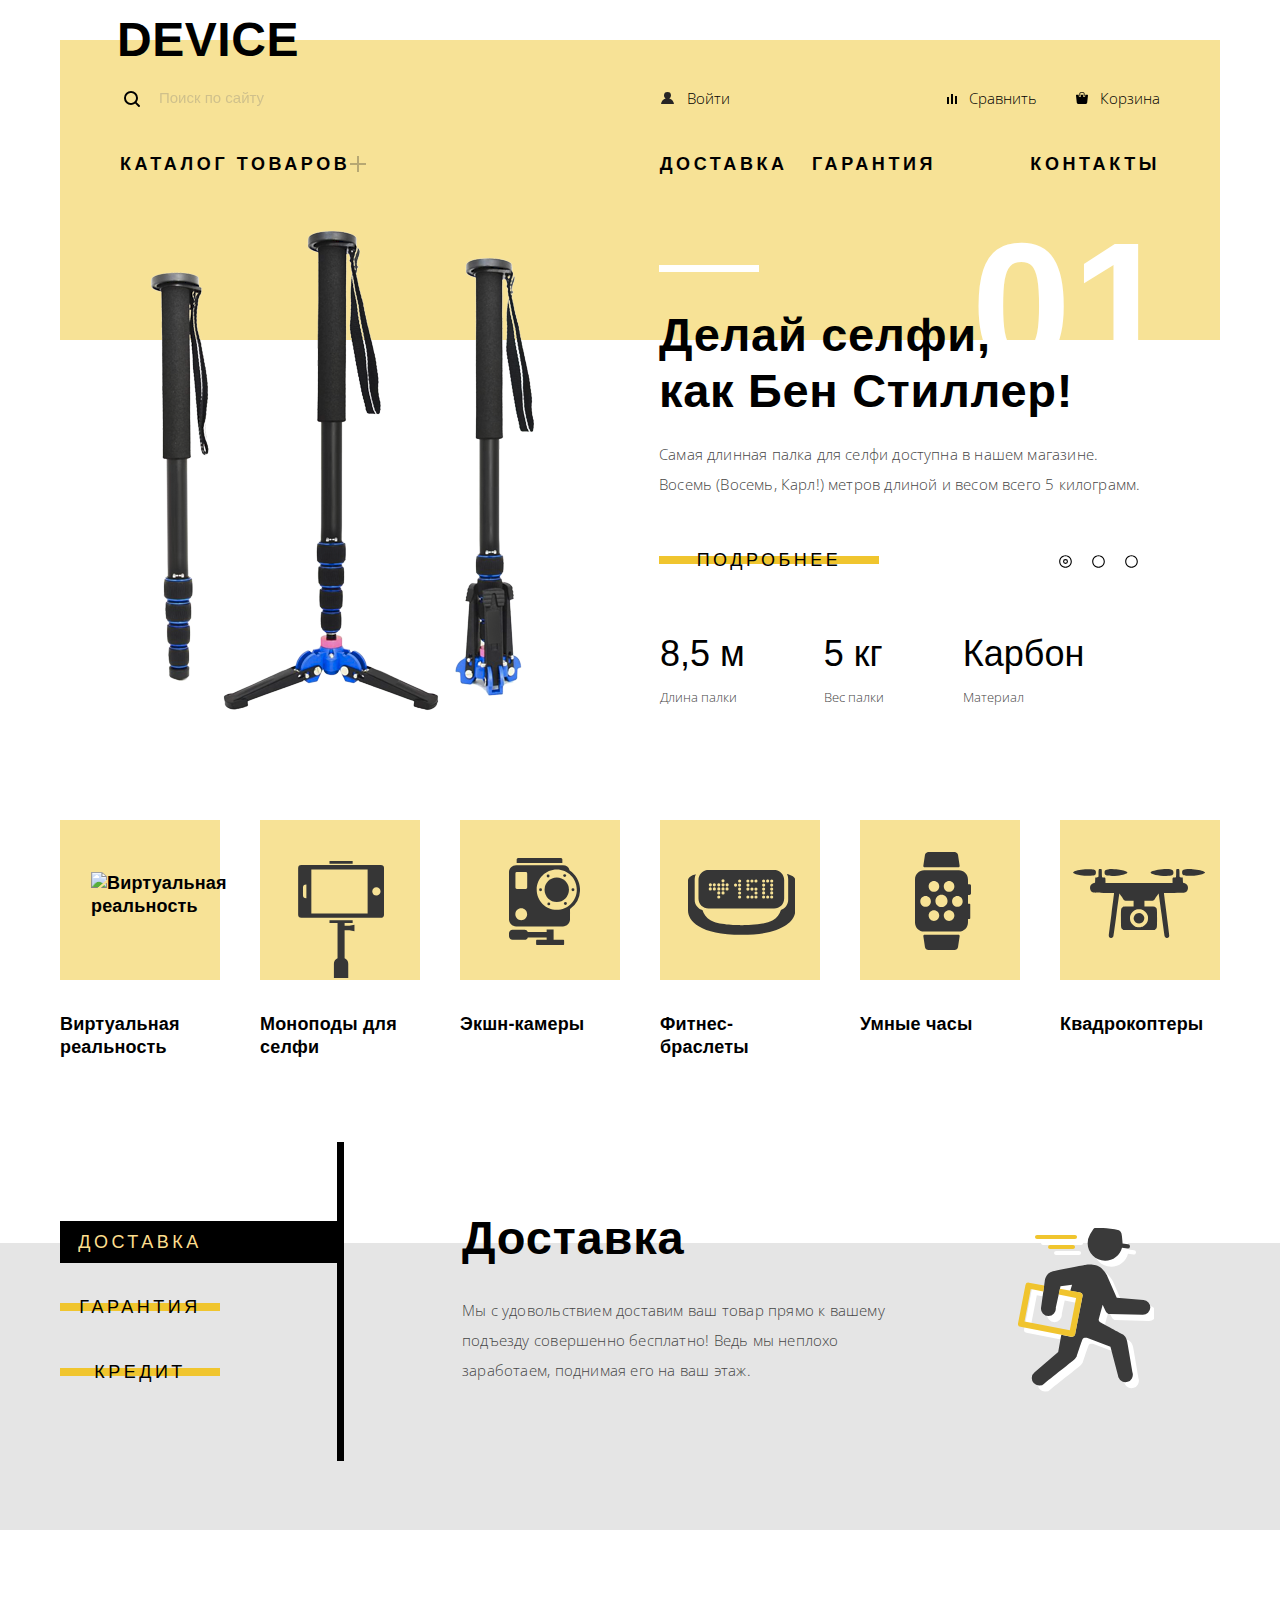
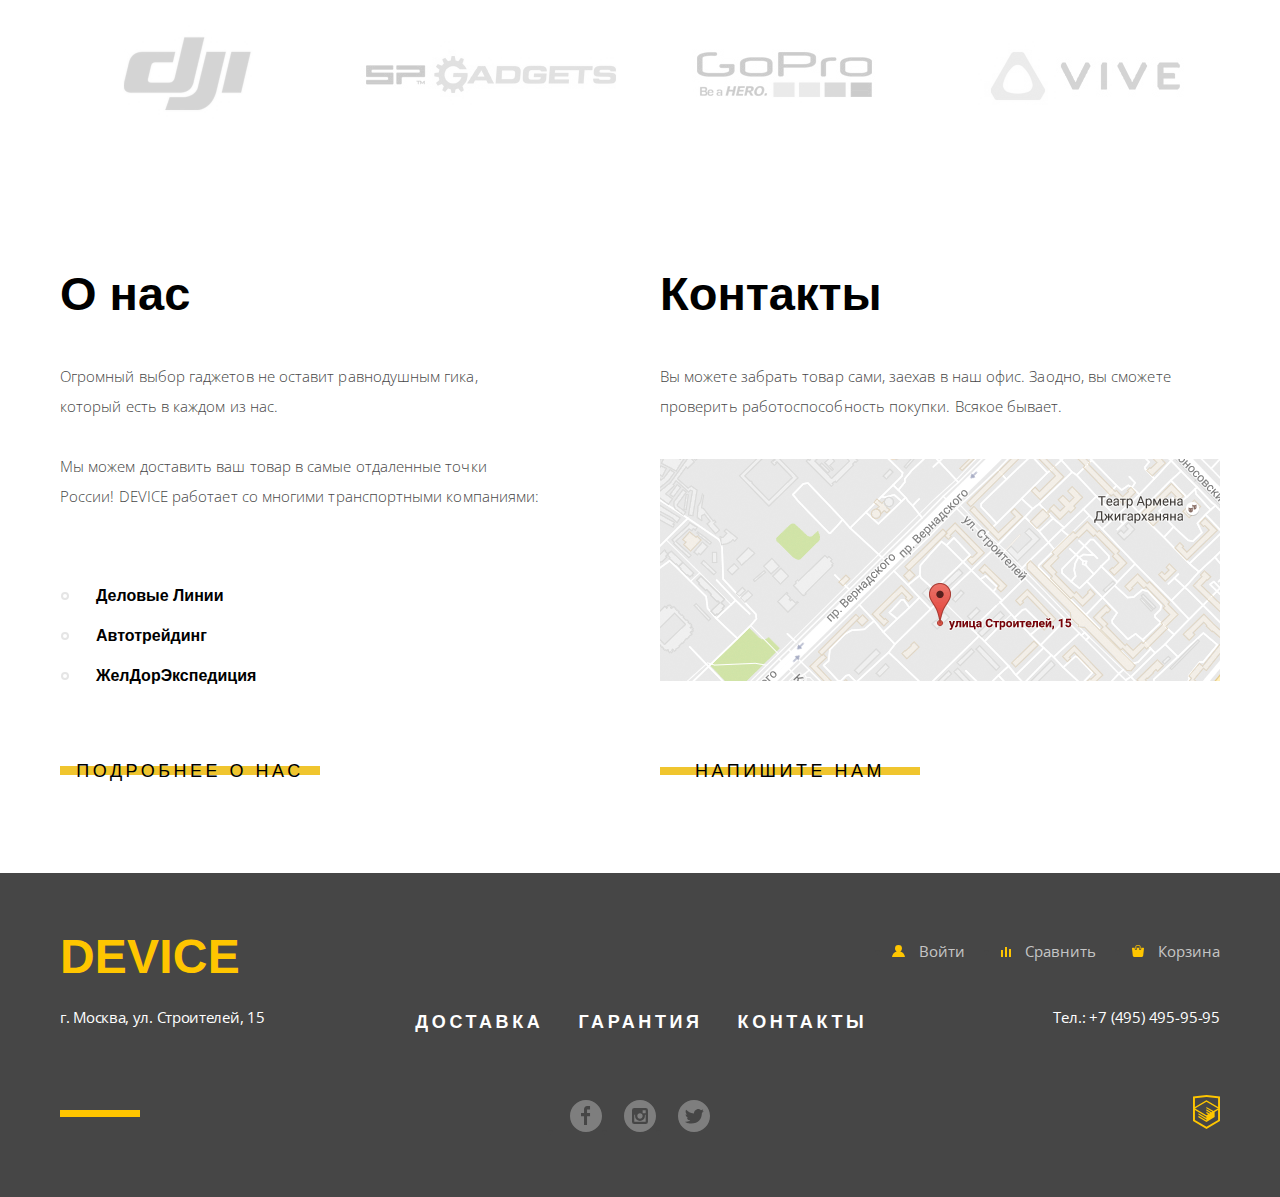
==== commit 3266dc88: "Удалил теги <image>" ====
--- a/index.html
+++ b/index.html
@@ -119,52 +119,51 @@
       <section class="inner-nav container">
         <h2 class="hidden">Популярные категории</h2>
         <ul class="inner-nav-list">
-          <li>
-            <a class="inner-nav-link" href="#">
-              <svg width="160" height="160">
-                <image xlink:href="img/popular-1.svg" src="img/popular-1.png" width="97" height="55" x="31" y="52"/>
-                <!-- Можно добавить src="image.png" для фоллбэка на растр, но не пройдет валидатор (мне нравится этот тег, не заворачивайте как грубую ошибку, это вообще не ошибка, если валидатор даже варнинг не выдает!) -->
-              </svg>
+          <li class="inner-nav-list-item">
+            <a class="inner-nav-link" href="#">
+              <div class="svg-wrapper">
+                <img src="img/popular-1.svg" alt="Виртуальная реальность" width="97" height="55">
+              </div>
               Виртуальная реальность
             </a>
           </li>
-          <li>
+          <li class="inner-nav-list-item">
             <a class="inner-nav-link" href="catalog.html">
-              <svg width="160" height="160">
-                <image xlink:href="img/popular-2.svg" src="img/popular-2.png" width="86" height="117" x="38" y="41"/>
-              </svg>
+              <div class="svg-wrapper">
+                <img src="img/popular-2.svg" alt="Моноподы для селфи" width="86" height="117">
+              </div>
               Моноподы для селфи
             </a>
           </li>
-          <li>
-            <a class="inner-nav-link" href="#">
-              <svg width="160" height="160">
-                <image xlink:href="img/popular-3.svg" src="img/popular-3.png" width="71" height="87" x="49" y="38"/>
-              </svg>
+          <li class="inner-nav-list-item">
+            <a class="inner-nav-link" href="#">
+              <div class="svg-wrapper">
+                <img src="img/popular-3.svg" alt="Экшн-камеры" width="71" height="87">
+              </div>
               Экшн-камеры
             </a>
           </li>
-          <li>
-            <a class="inner-nav-link" href="#">
-              <svg width="160" height="160">
-                <image xlink:href="img/popular-4.svg" src="img/popular-4.png" width="107" height="65" x="28" y="50"/>
-              </svg>
+          <li class="inner-nav-list-item">
+            <a class="inner-nav-link" href="#">
+              <div class="svg-wrapper">
+                <img src="img/popular-4.svg" alt="Фитнес-браслеты" width="107" height="65">
+              </div>
               Фитнес-браслеты
             </a>
           </li>
-          <li>
-            <a class="inner-nav-link" href="#">
-              <svg width="160" height="160">
-                <image xlink:href="img/popular-5.svg" src="img/popular-5.png" width="56" height="98" x="55" y="32"/>
-              </svg>
+          <li class="inner-nav-list-item">
+            <a class="inner-nav-link" href="#">
+              <div class="svg-wrapper">
+                <img src="img/popular-5.svg" alt="Умные часы" width="56" height="98">
+              </div>
               Умные часы
             </a>
           </li>
-          <li>
-            <a class="inner-nav-link" href="#">
-              <svg width="160" height="160">
-                <image xlink:href="img/popular-6.svg" src="img/popular-6.png" width="132" height="69" x="13" y="49"/>
-              </svg>
+          <li class="inner-nav-list-item">
+            <a class="inner-nav-link" href="#">
+              <div class="svg-wrapper">
+                <img src="img/popular-6.svg" alt="Квадрокоптеры" width="132" height="69">
+              </div>
               Квадрокоптеры
             </a>
           </li>
@@ -180,23 +179,17 @@
           <div class="features-description">
             <h3>Доставка</h3>
             <p>Мы с удовольствием доставим ваш товар прямо к вашему подъезду совершенно бесплатно! Ведь мы неплохо заработаем, поднимая его на ваш этаж.</p>
-            <svg width="136" height="164">
-              <image xlink:href="img/delivery.svg" width="136" height="164"/>
-            </svg>
+            <img src="img/delivery.svg" alt="Доставка" width="136" height="164">
           </div>
           <div class="features-description">
             <h3>Гарантия</h3>
             <p>Если из-за возгорания купленного у нас товара у вас сгорит дом — не переживайте, мы выдадим вам новый. Товар, не дом, конечно же.</p>
-            <svg width="171" height="194">
-              <image xlink:href="img/warranty.svg" width="171" height="194"/>
-            </svg>
+            <img src="img/warranty.svg" alt="Гарантия" width="171" height="194">
           </div>
           <div class="features-description">
             <h3>Кредит</h3>
             <p>Залезть в долговую яму стало проще! Кредитные консультанты подберут для вас наиболее выгодные условия кредита. Выгодные для нашего банка, разумеется.</p>
-            <svg width="156" height="186">
-              <image xlink:href="img/credit.svg" width="156" height="186"/>
-            </svg>
+            <img src="img/credit.svg" alt="Кредит" width="156" height="186">
           </div>
         </div>
       </section>
--- a/css/style.min.css
+++ b/css/style.min.css
@@ -1,21 +1 @@
-@font-face{font-family:"Gilroy - Extra Bold";src:url("../fonts/gilroyextrabold.woff2") format("woff2");src:url("../fonts/gilroyextrabold.woff") format("woff");font-weight:800;font-style:normal}@font-face{font-family:"Gilroy";src:url("../fonts/gilroylight.woff2") format("woff2");src:url("../fonts/gilroylight.woff") format("woff");font-weight:400;font-style:normal}*,:after,:before{box-sizing:inherit}html{box-sizing:border-box}body{margin:0;font-family:"Open Sans", Arial, sans-serif;font-size:15px;color:#464646;background-color:#ffffff}img{max-width:100%}a{text-decoration:none;color:#000000}.hidden:not(:focus):not(:active){position:absolute;width:1px;height:1px;margin:-1px;border:0;padding:0;white-space:nowrap;-webkit-clip-path:inset(100%);clip-path:inset(100%);clip:rect(0 0 0 0);overflow:hidden}.btn{position:relative;display:inline-block;z-index:1;padding:9px 5px;font-family:"Gilroy - Extra Bold", Arial, sans-serif;font-size:18px;line-height:24px;text-transform:uppercase;text-decoration:none;letter-spacing:3.5px;text-align:center;border:0;background-color:transparent;color:#000000;cursor:pointer}.btn:before{content:"";position:absolute;top:40%;left:0;z-index:-1;width:100%;height:20%;background-color:#f0c52e;transition:0.25s}.btn:focus:before,.btn:hover:before{top:0;height:100%}.btn:active{color:#af8735}.container{width:1160px;margin:0 auto}.main-header{position:relative;margin-top:40px;padding:0 60px;padding-top:33px;padding-bottom:163px;background-color:rgba(240, 197, 46, 0.5)}.main-header.inner{padding-bottom:47px}.main-title{position:absolute;top:-28px;left:57px;margin:0;font-family:"Gilroy - Extra Bold", Arial, sans-serif;text-transform:uppercase;font-size:48px;font-weight:800;line-height:56px;letter-spacing:0.55px;color:rgba(0, 0, 0, 1);cursor:default}.main-title a:focus,.main-title a:hover{color:rgba(0, 0, 0, 0.6)}.main-title a:active{color:rgba(0, 0, 0, 0.3)}.user-nav{display:-webkit-box;display:-ms-flexbox;display:flex;-webkit-box-pack:justify;-ms-flex-pack:justify;justify-content:space-between;-webkit-box-align:center;-ms-flex-align:center;align-items:center;margin-bottom:28px;font-size:15px;font-weight:300;line-height:22px;color:#000000}.user-search{position:relative;width:441px}.user-search:before{content:"";position:absolute;top:13px;left:-1px;width:26px;height:26px;background-image:url("../img/icons.svg");background-repeat:no-repeat;background-position:0 -475px}.user-search .search{position:relative;padding-top:16px;padding-bottom:15px;padding-left:39px;padding-right:95px;border:0;border-bottom:2px solid transparent;background-color:transparent;outline-color:transparent;opacity:0.3}.user-search .search:hover{opacity:0.6}.user-search .search:focus{width:441px;border-bottom-color:#000000;opacity:1}.user-search .search-btn{display:none;position:absolute;top:1px;right:0;padding:14px;border:2px solid #000000;background-color:transparent}.search:focus+.search-btn{display:inline-block}.search:focus+.search-btn:hover{color:rgba(255, 255, 255, 1);background-color:#000000;cursor:pointer}.search:focus+.search-btn:active{color:rgba(255, 255, 255, 0.3)}.user-block{display:-webkit-box;display:-ms-flexbox;display:flex;-webkit-box-pack:justify;-ms-flex-pack:justify;justify-content:space-between;min-width:500px;margin:0;padding:0;list-style:none}.user-login-block{display:-webkit-box;display:-ms-flexbox;display:flex;min-width:245px;margin:0;padding:0;list-style:none}.user-block a{position:relative;padding-left:27px}.user-block a:before{content:"";position:absolute;background-image:url("../img/icons.svg");background-repeat:no-repeat}.user-login:before{top:-1px;left:-4px;width:23px;height:22px;background-position:0 -626px}.user-compare:before{top:1px;left:0;width:20px;height:20px;background-position:0 -88px}.user-cart:before{left:-2px;width:22px;height:22px;background-position:0 0}.user-block a:focus,.user-block a:hover{opacity:0.6}.user-block a:active{opacity:0.3}.user-exit{opacity:0.3}.main-nav{position:relative}.shop-block{display:-webkit-box;display:-ms-flexbox;display:flex;-webkit-box-pack:justify;-ms-flex-pack:justify;justify-content:space-between;list-style:none;padding:0;margin:0;font-family:"Gilroy - Extra Bold", Arial, sans-serif;font-size:18px;font-weight:800;line-height:26px;letter-spacing:3.6px;text-transform:uppercase}.shop-block-catalog{margin-right:252px}.shop-block-catalog a{position:relative}.shop-block-catalog-btn:after{content:"";position:absolute;left:225px;width:26px;height:26px;background-image:url("../img/icons.svg");background-repeat:no-repeat;background-position:0 -379px;opacity:0.3}.shop-block a:focus,.shop-block a:hover{color:rgba(0, 0, 0, 0.6)}.shop-block a:active{color:rgba(0, 0, 0, 0.3)}.shop-block-inner{display:-webkit-box;display:-ms-flexbox;display:flex;position:absolute;top:210px;left:0;right:0;width:1160px;margin:0 auto;background-color:#f7e296;z-index:1000}.shop-block-inner ul{display:-webkit-box;display:-ms-flexbox;display:flex;-webkit-box-orient:vertical;-webkit-box-direction:normal;-ms-flex-direction:column;flex-direction:column;-webkit-box-pack:start;-ms-flex-pack:start;justify-content:flex-start;-ms-flex-line-pack:start;align-content:flex-start;-ms-flex-wrap:wrap;flex-wrap:wrap;height:130px;margin:0;padding:0;padding-left:60px;padding-bottom:40px;list-style:none}.shop-block-inner a{font-family:"Open Sans";font-size:15px;font-weight:300;line-height:30px;letter-spacing:0.15px;text-transform:none;list-style:none}.shop-block-inner a:focus,.shop-block-inner a:hover{color:rgba(0, 0, 0, 0.6)}.shop-block-inner a:active{color:rgba(0, 0, 0, 0.3)}.main-slider{position:relative;top:-113px;margin-bottom:-6px}.main-slide{display:-webkit-box;display:-ms-flexbox;display:flex;-webkit-box-pack:justify;-ms-flex-pack:justify;justify-content:space-between;min-height:486px}.main-slide img{margin:0 auto}.main-slide:first-of-type img{margin-left:90px}.main-slide:nth-of-type(3) img{margin-top:70px}.main-slide .description{width:508px;margin-right:53px}.main-slide h2{position:relative;margin-top:80px;margin-bottom:20px;font-family:"Gilroy - Extra Bold", Arial, sans-serif;font-size:47px;font-weight:800;line-height:56px;letter-spacing:0.69px;color:#000000;z-index:1}.main-slide h2:before{content:"";position:absolute;top:-42px;width:100px;height:7px;background-color:#ffffff}.main-slide h2:after{content:"";position:absolute;top:-30px;right:-5px;font-size:179px;color:#ffffff;z-index:-1}.main-slide:first-of-type h2::after{content:"01"}.main-slide:nth-of-type(2) h2:after{content:"02"}.main-slide:nth-of-type(3) h2:after{content:"03"}.main-slide p{margin-bottom:40px;font-size:15px;font-weight:300;line-height:30px;letter-spacing:0.18px}.main-slide .btn{width:220px;margin-bottom:50px}.main-slide-table{border-collapse:collapse}.main-slide-table-top{font-family:"Gilroy";font-size:36px;font-weight:400;line-height:44px;color:#000000;margin-bottom:15px}.main-slide-table tr:last-of-type{font-size:13px;font-weight:300;line-height:16px}.main-slide-table td:not(:last-of-type){padding-right:78px}.main-slide-table-top td{padding-bottom:12px}.main-slider-controls{position:absolute;display:-webkit-box;display:-ms-flexbox;display:flex;bottom:135px;right:72px}.main-slider-controls input{display:none}.main-slider-controls label{display:inline-block;width:33px;height:33px;font-size:0;background-image:url("../img/icons.svg");background-position:0 -501px;background-repeat:no-repeat;-webkit-transform:scale(0.55);transform:scale(0.55)}.main-slide-btn:checked+label{background-position:0 -534px}.inner-nav{font-family:"Gilroy - Extra Bold", Arial, sans-serif;font-size:18px;font-weight:800;line-height:23px;letter-spacing:0.18px;color:#000000}.inner-nav-list{display:-webkit-box;display:-ms-flexbox;display:flex;-webkit-box-pack:justify;-ms-flex-pack:justify;justify-content:space-between;list-style:none;margin:0;padding:0}.inner-nav-list li{width:160px}.inner-nav-list svg{background-color:rgba(240, 197, 46, 0.5);margin-bottom:27px}.inner-nav-link:focus svg,.inner-nav-link:hover svg{background-color:rgba(240, 197, 46, 1)}.inner-nav-link:active image{opacity:0.3}.inner-nav-link:active svg{background-color:#f0c52e}.inner-nav-link:active{color:rgba(0, 0, 0, 0.3)}.features{width:100%;padding-top:151px;padding-bottom:114px;margin-bottom:95px;background-image:linear-gradient(
-    to bottom,
-    #ffffff,
-    #ffffff 39%,
-    #e5e5e5 39%,
-    #e5e5e5
-  )}.features-wrapper{display:-webkit-box;display:-ms-flexbox;display:flex}.features-controls{position:relative;width:160px;padding:0;padding-top:11px;margin:0;margin-right:242px}.features-controls:after{content:"";position:absolute;bottom:-45px;right:-124px;width:7px;height:319px;background-color:#000000}.features-controls .btn{width:160px;margin-bottom:23px}.features-controls .btn.active,.features-controls .btn:active{color:#fdde8d;cursor:default}.features-controls .btn.active:before,.features-controls .btn:active:before{width:278px;top:0;height:100%;background-color:#000000}.features-description{width:430px;position:relative}.features-description h3{margin:0;padding:0;margin-bottom:29px;font-family:"Gilroy - Extra Bold", Arial, sans-serif;font-size:47px;font-weight:800;line-height:56px;letter-spacing:0.8px;color:#000000}.features-description p{font-size:15px;font-weight:300;line-height:30px;letter-spacing:0.21px}.features-description svg{position:absolute;right:-262px;bottom:24px}.partners{display:-webkit-box;display:-ms-flexbox;display:flex;-webkit-box-pack:justify;-ms-flex-pack:justify;justify-content:space-between;margin-bottom:90px}.partners-link img{filter:url("data:image/svg+xml;utf8,&lt;svg xmlns='http://www.w3.org/2000/svg'&gt;&lt;filter id='grayscale'&gt;&lt;feColorMatrix type='matrix' values='0.3333 0.3333 0.3333 0 0 0.3333 0.3333 0.3333 0 0 0.3333 0.3333 0.3333 0 0 0 0 0 1 0'/&gt;&lt;/filter&gt;&lt;/svg&gt;#grayscale");filter:gray;-webkit-filter:grayscale(100%);opacity:0.2}.partners-link:active img,.partners-link:focus img,.partners-link:hover img{filter:url("data:image/svg+xml;utf8,&lt;svg xmlns='http://www.w3.org/2000/svg'&gt;&lt;filter id='grayscale'&gt;&lt;feColorMatrix type='matrix' values='1 0 0 0 0, 0 1 0 0 0, 0 0 1 0 0, 0 0 0 1 0'/&gt;&lt;/filter&gt;&lt;/svg&gt;#grayscale");-webkit-filter:grayscale(0%);opacity:1}.about-and-contacts{padding-top:47px;padding-bottom:81px;display:-webkit-box;display:-ms-flexbox;display:flex;-webkit-box-pack:justify;-ms-flex-pack:justify;justify-content:space-between}.about-and-contacts .about-us{width:560px}.about-and-contacts .contacts{width:560px}.contacts img{margin-bottom:66px}.about-and-contacts h3{margin:0;margin-bottom:39px;padding:0;font-family:"Gilroy - Extra Bold", Arial, sans-serif;font-size:47px;font-weight:800;line-height:56px;color:#000000}.about-and-contacts p{margin:0;margin-bottom:30px;font-size:15px;font-weight:300;line-height:30px;letter-spacing:0.07px}.contacts p{margin-bottom:38px}.about-and-contacts .btn{width:260px}.custom-list{padding:35px 36px;margin:0;margin-bottom:19px;font-family:"Gilroy - Extra Bold", Arial, sans-serif;font-size:16px;font-weight:800;line-height:40px;color:#000000;list-style:none}.custom-list li{position:relative}.custom-list li:before{content:"";position:absolute;top:16px;left:-35px;width:8px;height:8px;border:2px solid #e5e5e5;border-radius:50%}.main-footer{width:100%;background-color:#464646}.main-footer-wrapper{display:-webkit-box;display:-ms-flexbox;display:flex;-webkit-box-orient:vertical;-webkit-box-direction:normal;-ms-flex-direction:column;flex-direction:column}.main-footer a,.main-footer address{font-style:normal;color:#ffffff}.main-footer-top{display:-webkit-box;display:-ms-flexbox;display:flex;-webkit-box-pack:justify;-ms-flex-pack:justify;justify-content:space-between;padding-top:56px;padding-bottom:24px}.main-title-footer{margin:0;font-family:"Gilroy - Extra Bold", Arial, sans-serif;text-transform:uppercase;font-size:48px;font-weight:800;line-height:56px;letter-spacing:0.2px;color:#ffc600;cursor:default}.main-title-footer a{font-family:"Gilroy - Extra Bold", Arial, sans-serif;text-transform:uppercase;font-size:48px;font-weight:800;line-height:56px;letter-spacing:0.55px;color:rgba(255, 198, 0, 1);cursor:pointer}.main-title-footer a:focus,.main-title-footer a:hover{color:rgba(255, 198, 0, 0.6)}.main-title-footer a:active{color:rgba(255, 198, 0, 0.3)}.user-block-footer{display:-webkit-box;display:-ms-flexbox;display:flex;-webkit-box-pack:justify;-ms-flex-pack:justify;justify-content:space-between;min-width:325px;margin:0;margin-top:14px;padding:0}.user-login-block-footer{margin:0;padding:0;list-style:none}.user-login-block-footer li{display:inline-block}.user-block-footer li:not(:last-of-type){margin-right:36px}.user-block-footer svg{margin-right:10px}.user-block-footer a{color:rgba(255, 255, 255, 0.7)}.user-block-footer a:focus,.user-block-footer a:hover{color:rgba(255, 255, 255, 1)}.user-block-footer-link:focus svg,.user-block-footer-link:hover svg{opacity:0.6}.user-block-footer a:active{opacity:0.3}.main-footer-middle{display:-webkit-box;display:-ms-flexbox;display:flex;-webkit-box-pack:justify;-ms-flex-pack:justify;justify-content:space-between;margin-bottom:60px}.main-footer-middle address{letter-spacing:-0.3px}.main-footer-middle>a{letter-spacing:-0.18px}.shop-block-footer{display:-webkit-box;display:-ms-flexbox;display:flex;-webkit-box-pack:justify;-ms-flex-pack:justify;justify-content:space-between;list-style:none;padding:0;margin:0;font-family:"Gilroy - Extra Bold", Arial, sans-serif;font-size:18px;font-weight:800;line-height:26px;letter-spacing:3.6px;text-transform:uppercase}.shop-block-footer a:focus,.shop-block-footer a:hover{color:rgba(255, 255, 255, 0.6)}.shop-block-footer a:active{color:rgba(255, 255, 255, 0.3)}.shop-block-footer li:not(:last-of-type){margin-right:35px}.shop-block-footer li:first-of-type{margin-left:-35px}.main-footer-bottom{display:-webkit-box;display:-ms-flexbox;display:flex;-webkit-box-pack:end;-ms-flex-pack:end;justify-content:flex-end;position:relative;padding-bottom:60px}.main-footer-bottom:after{content:"";position:absolute;top:15px;left:0;width:80px;height:7px;background-color:#ffc600}.htmlacademy-link{background-image:url("../img/logo-html.svg");background-repeat:no-repeat;width:27px;height:35px;margin-left:478px}.htmlacademy-link:focus,.htmlacademy-link:hover{opacity:0.6}.htmlacademy-link:active{opacity:0.3}.social-links{display:-webkit-box;display:-ms-flexbox;display:flex;-webkit-box-pack:justify;-ms-flex-pack:justify;justify-content:space-between;width:150px;margin:0;padding:0}.social-links li{width:42px;height:42px}.social-links a{display:inline-block;width:42px;height:42px;opacity:0.3}.social-links a:focus,.social-links a:hover{opacity:0.6}.social-links a:active{opacity:0.1}.social-links .fb{background-image:url("../img/icons.svg");background-repeat:no-repeat;background-position:0 -108px}.social-links .inst{background-image:url("../img/icons.svg");background-repeat:no-repeat;background-position:0 -223px}.social-links .tw{background-image:url("../img/icons.svg");background-repeat:no-repeat;background-position:0 -584px}.catalog-bg{width:100%;background-image:linear-gradient(
-      to right,
-      #dcdcdc 0%,
-      #dcdcdc 30%,
-      #eeeeee 30%,
-      #eeeeee 100%
-    ),
-    linear-gradient(
-      to right,
-      #eeeeee 0%,
-      #eeeeee 30%,
-      #ffffff 30%,
-      #ffffff 100%
-    );background-size:100% 70px, 100% 100%;background-repeat:no-repeat;background-position-y:146px, 216px}.inner-title{margin-top:33px;margin-left:59px;margin-bottom:22px;font-family:"Gilroy - Extra Bold", Arial, sans-serif;font-size:48px;font-weight:800;line-height:56px;color:#000000}.breadcrumbs{display:-webkit-box;display:-ms-flexbox;display:flex;margin:0;margin-left:60px;margin-bottom:48px;padding:0;list-style:none}.breadcrumbs li{position:relative;margin-right:38px}.breadcrumbs li:not(:last-of-type):after{content:"";position:absolute;top:2px;right:-24px;width:14px;height:17px;background-image:url("../img/icons.svg");background-position:0 -362px;background-repeat:no-repeat}.breadcrumbs a{font-size:14px;font-weight:300;line-height:20px;color:#000000;opacity:0.3}.breadcrumbs a:focus,.breadcrumbs a:hover{opacity:0.6}.breadcrumbs a:active{opacity:0.1}.breadcrumbs .active:focus,.breadcrumbs .active:hover{cursor:default;opacity:0.3}.catalog-wrapper{display:-webkit-box;display:-ms-flexbox;display:flex;-webkit-box-pack:justify;-ms-flex-pack:justify;justify-content:space-between}.sorting-form{position:relative;width:328px;padding-left:60px;padding-right:68px;background-color:transparent;z-index:1}.sorting-form:before{content:"";position:absolute;left:0;width:328px;height:100%;background-image:linear-gradient(to right, #dcdcdc 0%, #dcdcdc 100%),
-    linear-gradient(to right, #eeeeee 0%, #eeeeee 100%);background-size:100% 70px, 100% 100%;background-repeat:no-repeat;z-index:-1}.sorting-form span{width:100%;display:inline-block;padding:24px 0;margin-bottom:69px;font-family:"Gilroy - Extra Bold", Arial, sans-serif;font-size:16px;font-weight:800;line-height:22px;letter-spacing:3.91px;text-transform:uppercase;color:#000000}.sorting-form fieldset{margin:0;padding:0;border:0}.sorting-form legend{display:inline-block;width:100%;padding-top:10px;font-family:"Gilroy - Extra Bold", Arial, sans-serif;font-size:18px;font-weight:800;line-height:24px;color:#000000;border-top:2px solid #000000}.sorting-form label{font-size:14px;font-weight:300;line-height:40px;color:#000000}.sorting-form button{width:200px}.sorting-form-price legend{margin-bottom:30px}.sorting-form-price .price-controls{position:relative;margin-bottom:36px;font-family:"Gilroy", Arial, sans-serif;font-size:14px;font-weight:800;line-height:20px;color:#bfbfbf}.price-range-line{position:relative;top:5px;width:100%;height:2px;margin-bottom:16px;background-color:#dbdbdb}.price-range-line:before{content:"";position:absolute;left:0;width:110px;height:2px;background-color:#91c92f}.price-btn-max,.price-btn-min{display:inline-block;position:relative}.price-btn-min{margin-right:60px}.price-btn-max:before,.price-btn-min:before{content:"";position:absolute;width:30px;height:33px;background-image:url("../img/icons.svg");background-position:0 -150px;background-repeat:no-repeat;cursor:pointer}.price-btn-min:before{top:-28px;left:-10px}.price-btn-max:before{top:-28px;right:12px}.price-btn-max:active:before,.price-btn-min:active:before{-webkit-transform:scale(1.1);transform:scale(1.1)}.sorting-form-color{display:-webkit-box;display:-ms-flexbox;display:flex;-webkit-box-orient:vertical;-webkit-box-direction:normal;-ms-flex-direction:column;flex-direction:column}.sorting-form-color legend{margin-bottom:18px}.sorting-form-color label{position:relative;padding-left:39px}.sorting-form-color label:last-child{margin-bottom:31px}.sorting-form-checkbox{display:none}.sorting-form-checkbox+label:before{content:"";position:absolute;top:3px;left:-6px;width:33px;height:33px;background-image:url("../img/icons.svg");background-position:0 -22px;background-repeat:no-repeat}.sorting-form-checkbox:checked+label:before{width:37px;background-position:0 -55px}.sorting-form-bluetooth{display:-webkit-box;display:-ms-flexbox;display:flex;-webkit-box-orient:vertical;-webkit-box-direction:normal;-ms-flex-direction:column;flex-direction:column}.sorting-form-bluetooth legend{margin-bottom:18px}.sorting-form-bluetooth label{position:relative;padding-left:38px}.sorting-form-bluetooth label:last-child{margin-bottom:30px}.sorting-form-radio{display:none}.sorting-form-radio+label:before{content:"";position:absolute;top:2px;left:-7px;width:35px;height:35px;background-image:url("../img/icons.svg");background-position:0 -405px;background-repeat:no-repeat}.sorting-form-radio:checked+label:before{background-position:0 -440px}.sorting-form-checkbox:focus+label,.sorting-form-checkbox:hover+label,.sorting-form-radio:focus+label,.sorting-form-radio:hover+label{cursor:pointer}.sorting-form-checkbox:focus+label:before,.sorting-form-checkbox:hover+label:before,.sorting-form-radio:focus+label:before,.sorting-form-radio:hover+label:before{opacity:0.6}.sorting-form-checkbox:disabled+label,.sorting-form-radio:disabled+label{opacity:0.25}.catalog-block{position:relative;display:-webkit-box;display:-ms-flexbox;display:flex;-webkit-box-orient:vertical;-webkit-box-direction:normal;-ms-flex-direction:column;flex-direction:column;width:760px}.sorting-items{position:relative;display:-webkit-box;display:-ms-flexbox;display:flex;-webkit-box-align:center;-ms-flex-align:center;align-items:center;margin-bottom:69px;background-color:#eeeeee}.sorting-items span{padding:24px 0;margin-right:9px;font-family:"Gilroy - Extra Bold", Arial, sans-serif;font-size:16px;font-weight:800;line-height:22px;letter-spacing:3.81px;text-transform:uppercase;color:#000000}.sorting-items-spec{display:-webkit-box;display:-ms-flexbox;display:flex;list-style:none}.sorting-items-spec li:not(:last-of-type){margin-right:30px}.sorting-items-spec a{font-size:14px;font-weight:400;line-height:18px;opacity:0.3}.sorting-items-spec a:focus,.sorting-items-spec a:hover{opacity:0.6}.sorting-items-spec a:active{opacity:1}.sorting-items-spec a.active{opacity:1;cursor:default}.sorting-items-arrows{position:absolute;right:-4px}.sorting-items-arrows{font-size:0}.sorting-items-arrows a{display:inline-block;width:21px;height:20px;background-image:url("../img/icons.svg");background-position:0 -183px;background-repeat:no-repeat;opacity:0.2}.sorting-items-arrows a:hover{opacity:0.4}.sorting-items-arrows a:first-of-type{-webkit-transform:rotate(180deg);transform:rotate(180deg);margin-right:6px}.sorting-items-arrows .active,.sorting-items-arrows a.active:hover,.sorting-items-arrows a:active{opacity:1}.catalog-items{display:-webkit-box;display:-ms-flexbox;display:flex;-webkit-box-pack:justify;-ms-flex-pack:justify;justify-content:space-between;-ms-flex-wrap:wrap;flex-wrap:wrap}.catalog-item{position:relative;width:360px;margin-bottom:32px}.new-item:before{content:"NEW";display:inline-block;position:absolute;top:28px;right:26px;width:60px;height:60px;padding-top:19px;padding-left:4px;font-family:"Gilroy - Extra Bold", Arial, sans-serif;font-size:14px;font-weight:800;line-height:20px;letter-spacing:0.7px;text-align:center;vertical-align:center;color:rgba(0, 0, 0, 0.2);border:2px solid rgba(0, 0, 0, 0.2);border-radius:50%}.catalog-item h2{display:inline-block;width:250px;margin-top:29px;font-family:"Gilroy - Extra Bold", Arial, sans-serif;font-size:18px;font-weight:800;line-height:24px;letter-spacing:4.67;color:#000000}.catalog-item span{position:absolute;right:0;bottom:39px;font-family:"Gilroy", Arial, sans-serif;font-size:16px;font-weight:300;line-height:22px;vertical-align:middle}.catalog-item .btn{width:200px;margin-top:170px;margin-bottom:18px}.catalog-item .compare-btn{font-size:13px;font-weight:300;line-height:20px;opacity:0.5}.catalog-item .compare-btn:focus,.catalog-item .compare-btn:hover{opacity:1}.catalog-item .compare-btn:active{opacity:0.2}.catalog-item-hover{display:none;position:absolute;top:0;width:360px;height:380px;background-color:rgba(238, 238, 238, 0.7)}.catalog-item-hover a{display:block;width:200px;margin:0 auto;text-align:center}.catalog-item:hover .catalog-item-hover{display:block}.catalog-pagination{margin-top:-13px;margin-bottom:40px;display:-webkit-box;display:-ms-flexbox;display:flex;-webkit-box-pack:justify;-ms-flex-pack:justify;justify-content:space-between;-webkit-box-align:center;-ms-flex-align:center;align-items:center;width:100%;background-color:#eeeeee}.catalog-pagination a{font-family:"Gilroy - Extra Bold", Arial, sans-serif;font-size:16px;font-weight:800;line-height:22px;text-transform:uppercase;color:#000000}.catalog-pagination .next,.catalog-pagination .prew{padding:24px;letter-spacing:3.91px}.catalog-pagination .next:focus,.catalog-pagination .next:hover,.catalog-pagination .prew:focus,.catalog-pagination .prew:hover{background-color:#d9d9d9}.catalog-pagination .next:active,.catalog-pagination .prew:active{color:rgba(0, 0, 0, 0.3)}.catalog-pages{display:-webkit-box;display:-ms-flexbox;display:flex;-webkit-box-pack:justify;-ms-flex-pack:justify;justify-content:space-between;min-width:120px;list-style:none}.catalog-pages a:not(.active){color:rgba(0, 0, 0, 0.3)}.catalog-pages a:focus,.catalog-pages a:hover{color:rgba(0, 0, 0, 0.6)}.catalog-pages a:active{color:rgba(0, 0, 0, 1)}.catalog-pages .active,.catalog-pages .active:active,.catalog-pages .active:focus,.catalog-pages .active:hover{color:rgba(0, 0, 0, 1);cursor:default}@-webkit-keyframes bounce{0%{-webkit-transform:translateY(-100%);transform:translateY(-100%)}70%{-webkit-transform:translateY(5%);transform:translateY(5%)}90%{-webkit-transform:translateY(-5%);transform:translateY(-5%)}to{-webkit-transform:translateY(0);transform:translateY(0)}}@keyframes bounce{0%{-webkit-transform:translateY(-100%);transform:translateY(-100%)}70%{-webkit-transform:translateY(5%);transform:translateY(5%)}90%{-webkit-transform:translateY(-5%);transform:translateY(-5%)}to{-webkit-transform:translateY(0);transform:translateY(0)}}@-webkit-keyframes shake{0,to{-webkit-transform:translateX(0);transform:translateX(0)};10%,30%,50%,70%,90%{-webkit-transform:translateX(-10px);transform:translateX(-10px)};20%,40%,60%,80%{-webkit-transform:translateX(10px);transform:translateX(10px)};}@keyframes shake{0,to{-webkit-transform:translateX(0);transform:translateX(0)};10%,30%,50%,70%,90%{-webkit-transform:translateX(-10px);transform:translateX(-10px)};20%,40%,60%,80%{-webkit-transform:translateX(10px);transform:translateX(10px)};}.modal-error{-webkit-animation-name:shake;animation-name:shake;-webkit-animation-duration:0.6s;animation-duration:0.6s}.modal-open{-webkit-animation-name:bounce;animation-name:bounce;-webkit-animation-duration:0.6s;animation-duration:0.6s}.modal{position:fixed;top:0;right:0;left:0;bottom:0;width:960px;min-height:560px;margin:auto;background-color:#ffffff;box-shadow:0 10px 20px rgba(4, 6, 6, 0.7);z-index:1000}.modal-close{position:absolute;top:18px;right:18px;width:65px;height:65px;border:0;margin:0;padding:0;background-color:transparent;background-image:url("../img/icons.svg");background-position:0 -297px;cursor:pointer;opacity:0.5}.modal-close:focus,.modal-close:hover{opacity:1}.modal-close:active{opacity:0.3}.modal-feedback{height:650px}.modal-feedback-form{display:-webkit-box;display:-ms-flexbox;display:flex;-webkit-box-pack:justify;-ms-flex-pack:justify;justify-content:space-between;-ms-flex-wrap:wrap;flex-wrap:wrap;padding:100px}.modal-feedback-form div{display:-webkit-box;display:-ms-flexbox;display:flex;-webkit-box-orient:vertical;-webkit-box-direction:normal;-ms-flex-direction:column;flex-direction:column}.modal-feedback-form div:nth-of-type(3){width:100%}.modal-feedback-form label{margin:0;margin-bottom:10px;font-family:"Gilroy - Extra Bold", Arial, sans-serif;font-weight:800px;color:#000000;font-size:18px;line-height:24px}.modal-feedback-form input,.modal-feedback-form textarea{box-sizing:border-box;min-width:360px;padding:13px 15px;margin-bottom:35px;border:3px solid transparent;font-size:14px;line-height:18px;background-color:#f8f8f8;outline-color:#f0c52e}.modal-feedback-form input:hover,.modal-feedback-form textarea:hover{background-color:#e9e9e9}.modal-feedback-form input:focus,.modal-feedback-form textarea:focus{border:3px solid #f0c52e;background-color:#ffffff}.modal-feedback-form input:invalid,.modal-feedback-form textarea:invalid{background-color:#edb5b5;border:3px solid transparent;outline-color:#edb5b5}.modal-feedback-form .btn{width:200px}.modal-map{height:563px;background-image:url("../img/map-bg.png");background-repeat:no-repeat;background-position:top -10px left -20px;background-size:105%}.map-open{cursor:pointer}+@-webkit-keyframes bounce{0%{-webkit-transform:translateY(-100%);transform:translateY(-100%)}70%{-webkit-transform:translateY(5%);transform:translateY(5%)}90%{-webkit-transform:translateY(-5%);transform:translateY(-5%)}to{-webkit-transform:translateY(0);transform:translateY(0)}}@keyframes bounce{0%{-webkit-transform:translateY(-100%);transform:translateY(-100%)}70%{-webkit-transform:translateY(5%);transform:translateY(5%)}90%{-webkit-transform:translateY(-5%);transform:translateY(-5%)}to{-webkit-transform:translateY(0);transform:translateY(0)}}@-webkit-keyframes shake{0%,to{-webkit-transform:translateX(0);transform:translateX(0)}10%,30%,50%,70%,90%{-webkit-transform:translateX(-10px);transform:translateX(-10px)}20%,40%,60%,80%{-webkit-transform:translateX(10px);transform:translateX(10px)}}@keyframes shake{0%,to{-webkit-transform:translateX(0);transform:translateX(0)}10%,30%,50%,70%,90%{-webkit-transform:translateX(-10px);transform:translateX(-10px)}20%,40%,60%,80%{-webkit-transform:translateX(10px);transform:translateX(10px)}}@font-face{font-family:"Gilroy - Extra Bold";src:url(../fonts/gilroyextrabold.woff2) format("woff2");src:url(../fonts/gilroyextrabold.woff) format("woff");font-weight:800;font-style:normal}@font-face{font-family:"Gilroy";src:url(../fonts/gilroylight.woff2) format("woff2");src:url(../fonts/gilroylight.woff) format("woff");font-weight:400;font-style:normal}*,::after,::before{box-sizing:inherit}html{box-sizing:border-box}body{margin:0;font-family:"Open Sans",Arial,sans-serif;font-size:15px;color:#464646;background-color:#fff}img{max-width:100%}a{text-decoration:none;color:#000}.hidden{position:absolute;width:1px;height:1px;margin:-1px;border:0;padding:0;white-space:nowrap;-webkit-clip-path:inset(100%);clip-path:inset(100%);clip:rect(0 0 0 0);overflow:hidden}.btn{position:relative;display:inline-block;vertical-align:baseline;z-index:1;padding:9px 5px;font-family:"Gilroy - Extra Bold",Arial,sans-serif;font-size:18px;line-height:24px;text-transform:uppercase;text-decoration:none;letter-spacing:3.5px;text-align:center;border:0;background-color:transparent;color:#000;cursor:pointer}.btn::before{content:"";position:absolute;top:40%;left:0;z-index:-1;width:100%;height:20%;background-color:#f0c52e;transition:.25s}.btn:focus::before,.btn:hover::before{top:0;height:100%}.btn:active{color:#af8735}.container{width:1160px;margin:0 auto}.main-header{position:relative;margin-top:40px;padding:33px 60px 163px;background-color:rgba(240,197,46,.5)}.main-header.inner{padding-bottom:47px}.main-title{position:absolute;top:-28px;left:57px;margin:0;font-family:"Gilroy - Extra Bold",Arial,sans-serif;text-transform:uppercase;font-size:48px;font-weight:800;line-height:56px;letter-spacing:.55px;color:#000;cursor:default}.main-title a:focus,.main-title a:hover{color:rgba(0,0,0,.6)}.main-title a:active{color:rgba(0,0,0,.3)}.user-nav{display:-webkit-box;display:-ms-flexbox;display:flex;-webkit-box-pack:justify;-ms-flex-pack:justify;justify-content:space-between;-webkit-box-align:center;-ms-flex-align:center;align-items:center;margin-bottom:28px;font-family:"Open Sans",Arial,sans-serif;font-size:15px;font-weight:300;line-height:22px;color:#000}.user-search{position:relative;width:441px}.user-search::before{content:"";position:absolute;top:13px;left:-1px;width:26px;height:26px;background-image:url(../img/icons.svg);background-repeat:no-repeat;background-position:0 -475px}.user-search .search{position:relative;padding:16px 95px 15px 39px;border:0;border-bottom:2px solid transparent;background-color:transparent;outline-color:transparent;opacity:.3}.user-search .search:hover{opacity:.6}.user-search .search:focus{width:441px;border-bottom-color:#000;opacity:1}.user-search .search-btn{display:none;position:absolute;top:1px;right:0;padding:4.5px 14px;font-family:"Open Sans",Arial,sans-serif;font-size:15px;line-height:36px;border:2px solid #000;background-color:transparent}.search:focus+.search-btn{display:inline-block;vertical-align:baseline}.search:focus+.search-btn:hover{color:#fff;background-color:#000;cursor:pointer}.search:focus+.search-btn:active{color:rgba(255,255,255,.3)}.user-block,.user-login-block{display:-webkit-box;display:-ms-flexbox;display:flex;margin:0;padding:0;list-style:none}.user-block{-webkit-box-pack:justify;-ms-flex-pack:justify;justify-content:space-between;min-width:500px}.user-login-block{min-width:245px}.user-block a{position:relative;padding-left:27px}.user-block a::before{content:"";position:absolute;background-image:url(../img/icons.svg);background-repeat:no-repeat}.user-login::before{top:-1px;left:-4px;width:23px;height:22px;background-position:0 -626px}.user-compare::before{top:1px;left:0;width:20px;height:20px;background-position:0 -88px}.user-cart::before{left:-2px;width:22px;height:22px;background-position:0 0}.user-block a:focus,.user-block a:hover,.user-block-footer-link:focus svg,.user-block-footer-link:hover svg{opacity:.6}.user-block a:active,.user-exit{opacity:.3}.main-nav,.shop-block-catalog a{position:relative}.shop-block{display:-webkit-box;display:-ms-flexbox;display:flex;-webkit-box-pack:justify;-ms-flex-pack:justify;justify-content:space-between;list-style:none;padding:0;margin:0;font-family:"Gilroy - Extra Bold",Arial,sans-serif;font-size:18px;font-weight:800;line-height:26px;letter-spacing:3.6px;text-transform:uppercase}.shop-block li:last-of-type{margin-left:70px}.shop-block-catalog{margin-right:285px}.shop-block-catalog-btn::after{content:"";position:absolute;left:225px;width:26px;height:26px;background-image:url(../img/icons.svg);background-repeat:no-repeat;background-position:0 -379px;opacity:.3}.shop-block a:focus,.shop-block a:hover{color:rgba(0,0,0,.6)}.shop-block a:active{color:rgba(0,0,0,.3)}.shop-block-inner{display:none;position:absolute;top:25px;left:-60px;width:1160px;padding-top:34px;background-color:#f7e296;z-index:1000}.shop-block-inner ul{display:-webkit-box;display:-ms-flexbox;display:flex;-webkit-box-orient:vertical;-webkit-box-direction:normal;-ms-flex-direction:column;flex-direction:column;-webkit-box-pack:start;-ms-flex-pack:start;justify-content:flex-start;-ms-flex-line-pack:start;align-content:flex-start;-ms-flex-wrap:wrap;flex-wrap:wrap;height:130px;margin:0;padding:0 0 40px 60px;list-style:none}.shop-block-inner li:last-of-type{margin-left:0}.shop-block-inner a{font-family:"Open Sans";font-size:15px;font-weight:300;line-height:30px;letter-spacing:.15px;text-transform:none;list-style:none}.shop-block-inner a:focus,.shop-block-inner a:hover{color:rgba(0,0,0,.6)}.shop-block-inner a:active{color:rgba(0,0,0,.3)}.shop-block-catalog:hover+.shop-block-inner,.shop-block-inner:hover{display:-webkit-box;display:-ms-flexbox;display:flex}.main-slider{position:relative;top:-113px;margin-bottom:-6px}.main-slide{display:-webkit-box;display:-ms-flexbox;display:flex;-webkit-box-pack:justify;-ms-flex-pack:justify;justify-content:space-between;min-height:486px}.main-slide img{margin:0 auto}.main-slide:nth-of-type(1) img{margin-left:90px}.main-slide:nth-of-type(3) img{margin-top:70px}.main-slide .description{width:508px;margin-right:53px}.main-slide h2{position:relative;margin-top:80px;margin-bottom:20px;font-family:"Gilroy - Extra Bold",Arial,sans-serif;font-size:47px;font-weight:800;line-height:56px;letter-spacing:.69px;color:#000;z-index:1}.main-slide h2::before{content:"";position:absolute;top:-42px;width:100px;height:7px;background-color:#fff}.main-slide h2::after{content:"";position:absolute;top:-30px;right:-5px;font-size:179px;color:#fff;z-index:-1}.main-slide:nth-of-type(1) h2::after{content:"01"}.main-slide:nth-of-type(2) h2::after{content:"02"}.main-slide:nth-of-type(3) h2::after{content:"03"}.main-slide p{margin-bottom:40px;font-size:15px;font-weight:300;line-height:30px;letter-spacing:.18px}.main-slide .btn{width:220px;margin-bottom:50px}.main-slide-table{border-collapse:collapse}.main-slide-table-top{font-family:"Gilroy",Arial,sans-serif;font-size:36px;font-weight:400;line-height:44px;color:#000;margin-bottom:15px}.main-slide-table tr:last-of-type{font-family:"Open Sans",Arial,sans-serif;font-size:13px;font-weight:300;line-height:16px}.main-slide-table td:not(:last-of-type){padding-right:78px}.main-slide-table-top td{padding-bottom:12px}.main-slider-controls{position:absolute;display:-webkit-box;display:-ms-flexbox;display:flex;bottom:135px;right:72px}.main-slider-controls input{display:none}.main-slider-controls label{display:inline-block;vertical-align:baseline;width:33px;height:33px;font-size:0;background-image:url(../img/icons.svg);background-position:0 -501px;background-repeat:no-repeat;-webkit-transform:scale(.55);transform:scale(.55)}.main-slide-btn:checked+label{background-position:0 -534px}.inner-nav{font-family:"Gilroy - Extra Bold",Arial,sans-serif;font-size:18px;font-weight:800;line-height:23px;letter-spacing:.18px;color:#000}.inner-nav-list{display:-webkit-box;display:-ms-flexbox;display:flex;-webkit-box-pack:justify;-ms-flex-pack:justify;justify-content:space-between;list-style:none;margin:0;padding:0}.inner-nav-list li{width:160px}.inner-nav-list .svg-wrapper{width:160px;height:160px;background-color:rgba(240,197,46,.5);margin-bottom:33px}.custom-list li,.inner-nav-link img{position:relative}.inner-nav-list-item:nth-of-type(1) img{left:31px;top:52px}.inner-nav-list-item:nth-of-type(2) img{left:38px;top:41px}.inner-nav-list-item:nth-of-type(3) img{left:49px;top:38px}.inner-nav-list-item:nth-of-type(4) img{left:28px;top:50px}.inner-nav-list-item:nth-of-type(5) img{left:55px;top:32px}.inner-nav-list-item:nth-of-type(6) img{left:13px;top:49px}.inner-nav-link:focus .svg-wrapper,.inner-nav-link:hover .svg-wrapper{background-color:#f0c52e}.inner-nav-link:active img{opacity:.3}.inner-nav-link:active .svg-wrapper{background-color:#f0c52e}.inner-nav-link:active{color:rgba(0,0,0,.3)}.features{min-width:1160px;padding-top:151px;padding-bottom:114px;margin-bottom:95px;background-image:linear-gradient(to bottom,#fff,#fff 39%,#e5e5e5 39%,#e5e5e5)}.features-wrapper{display:-webkit-box;display:-ms-flexbox;display:flex}.features-controls{position:relative;width:160px;padding:11px 0 0;margin:0 242px 0 0}.features-controls::after{content:"";position:absolute;bottom:-45px;right:-124px;width:7px;height:319px;background-color:#000}.features-controls .btn{width:160px;margin-bottom:23px}.features-controls .btn.active,.features-controls .btn:active{color:#fdde8d;cursor:default;outline-color:transparent}.features-controls .btn.active::before,.features-controls .btn:active::before{width:278px;top:0;height:100%;background-color:#000}.features-description{width:430px;position:relative}.features-description h3{padding:0;margin:0 0 29px;font-family:"Gilroy - Extra Bold",Arial,sans-serif;font-size:47px;font-weight:800;line-height:56px;letter-spacing:.8px;color:#000}.features-description p{font-family:"Open Sans",Arial,sans-serif;font-size:15px;font-weight:300;line-height:30px;letter-spacing:.21px}.features-description img{position:absolute;right:-262px;bottom:24px}.partners{display:-webkit-box;display:-ms-flexbox;display:flex;-webkit-box-pack:justify;-ms-flex-pack:justify;justify-content:space-between;margin-bottom:90px}.partners-link img{filter:gray;-webkit-filter:grayscale(100%);opacity:.2}.partners-link:active img,.partners-link:focus img,.partners-link:hover img{filter:url("data:image/svg+xml;utf8,&lt;svg xmlns='http://www.w3.org/2000/svg'&gt;&lt;filter id='grayscale'&gt;&lt;feColorMatrix type='matrix' values='1 0 0 0 0, 0 1 0 0 0, 0 0 1 0 0, 0 0 0 1 0'/&gt;&lt;/filter&gt;&lt;/svg&gt;#grayscale");-webkit-filter:grayscale(0%);opacity:1}.about-and-contacts{padding-top:47px;padding-bottom:81px;display:-webkit-box;display:-ms-flexbox;display:flex;-webkit-box-pack:justify;-ms-flex-pack:justify;justify-content:space-between}.about-and-contacts .about-us,.about-and-contacts .contacts{width:560px}.about-us p{max-width:480px}.contacts img{margin-bottom:66px}.about-and-contacts h3,.custom-list{margin:0 0 39px;padding:0;font-family:"Gilroy - Extra Bold",Arial,sans-serif;font-size:47px;font-weight:800;line-height:56px;color:#000}.about-and-contacts p{margin:0 0 30px;font-family:"Open Sans",Arial,sans-serif;font-size:15px;font-weight:300;line-height:30px;letter-spacing:.07px}.contacts p{margin-bottom:38px}.about-and-contacts .btn{width:260px}.custom-list{padding:35px 36px;margin:0 0 19px;font-size:16px;line-height:40px;list-style:none}.custom-list li::before{content:"";position:absolute;top:16px;left:-35px;width:8px;height:8px;border:2px solid #e5e5e5;border-radius:50%}.main-footer{min-width:1160px;background-color:#464646}.main-footer-top,.main-footer-wrapper{display:-webkit-box;display:-ms-flexbox;display:flex}.main-footer-wrapper{-webkit-box-orient:vertical;-webkit-box-direction:normal;-ms-flex-direction:column;flex-direction:column}.main-footer a,.main-footer address{font-style:normal;color:#fff}.main-footer-top{-webkit-box-pack:justify;-ms-flex-pack:justify;justify-content:space-between;padding-top:56px;padding-bottom:24px}.main-title-footer,.main-title-footer a{font-family:"Gilroy - Extra Bold",Arial,sans-serif;text-transform:uppercase;font-size:48px;font-weight:800;line-height:56px;color:#ffc600}.main-title-footer{margin:0;letter-spacing:.2px;cursor:default}.main-title-footer a{letter-spacing:.55px;cursor:pointer}.main-title-footer a:focus,.main-title-footer a:hover{color:rgba(255,198,0,.6)}.main-title-footer a:active{color:rgba(255,198,0,.3)}.user-block-footer{display:-webkit-box;display:-ms-flexbox;display:flex;-webkit-box-pack:justify;-ms-flex-pack:justify;justify-content:space-between;min-width:325px;margin:14px 0 0;padding:0}.user-login-block-footer{margin:0;padding:0;list-style:none}.user-login-block-footer li{display:inline-block;vertical-align:baseline}.user-block-footer li:not(:last-of-type){margin-right:36px}.user-block-footer svg{margin-right:10px}.user-block-footer a{color:rgba(255,255,255,.7)}.user-block-footer a:focus,.user-block-footer a:hover{color:#fff}.user-block-footer a:active{opacity:.3}.main-footer-middle,.shop-block-footer{display:-webkit-box;display:-ms-flexbox;display:flex;-webkit-box-pack:justify;-ms-flex-pack:justify;justify-content:space-between}.main-footer-middle{margin-bottom:60px}.main-footer-middle address{letter-spacing:-.3px}.main-footer-middle>a{letter-spacing:-.18px}.shop-block-footer{list-style:none;padding:0;margin:0;font-family:"Gilroy - Extra Bold",Arial,sans-serif;font-size:18px;font-weight:800;line-height:26px;letter-spacing:3.6px;text-transform:uppercase}.shop-block-footer a:focus,.shop-block-footer a:hover{color:rgba(255,255,255,.6)}.shop-block-footer a:active{color:rgba(255,255,255,.3)}.shop-block-footer li:not(:last-of-type){margin-right:35px}.shop-block-footer li:first-of-type{margin-left:-35px}.main-footer-bottom{display:-webkit-box;display:-ms-flexbox;display:flex;-webkit-box-pack:end;-ms-flex-pack:end;justify-content:flex-end;position:relative;padding-bottom:60px}.main-footer-bottom::after{content:"";position:absolute;top:15px;left:0;width:80px;height:7px;background-color:#ffc600}.htmlacademy-link{background-image:url(../img/logo-html.svg);background-repeat:no-repeat;width:27px;height:35px;margin-left:478px}.htmlacademy-link:focus,.htmlacademy-link:hover,.social-links a:focus,.social-links a:hover{opacity:.6}.htmlacademy-link:active{opacity:.3}.social-links{display:-webkit-box;display:-ms-flexbox;display:flex;-webkit-box-pack:justify;-ms-flex-pack:justify;justify-content:space-between;width:150px;margin:0;padding:0}.social-links a,.social-links li{width:42px;height:42px}.social-links a{display:inline-block;vertical-align:baseline;opacity:.3}.social-links a:active{opacity:.1}.social-links .fb,.social-links .inst,.social-links .tw{background-image:url(../img/icons.svg);background-repeat:no-repeat;background-position:0 -108px}.social-links .inst,.social-links .tw{background-position:0 -223px}.social-links .tw{background-position:0 -584px}.catalog-bg{width:100%;background-image:linear-gradient(to right,#dcdcdc 0%,#dcdcdc 30%,#eee 30%,#eee 100%),linear-gradient(to right,#eee 0%,#eee 30%,#fff 30%,#fff 100%);background-size:100% 70px,100% 100%;background-repeat:no-repeat;background-position-y:146px,216px}.inner-title{margin-top:33px;margin-left:59px;margin-bottom:22px;font-family:"Gilroy - Extra Bold",Arial,sans-serif;font-size:48px;font-weight:800;line-height:56px;color:#000}.breadcrumbs{display:-webkit-box;display:-ms-flexbox;display:flex;margin:0 0 48px 60px;padding:0;list-style:none}.breadcrumbs li{position:relative;margin-right:38px}.breadcrumbs li:not(:last-of-type)::after{content:"";position:absolute;top:2px;right:-24px;width:14px;height:17px;background-image:url(../img/icons.svg);background-position:0 -362px;background-repeat:no-repeat}.breadcrumbs a{font-family:"Open Sans",Arial,sans-serif;font-size:14px;font-weight:300;line-height:20px;color:#000;opacity:.3}.breadcrumbs a:focus,.breadcrumbs a:hover{opacity:.6}.breadcrumbs a:active{opacity:.1}.breadcrumbs .active:focus,.breadcrumbs .active:hover{cursor:default;opacity:.3}.catalog-wrapper{display:-webkit-box;display:-ms-flexbox;display:flex;-webkit-box-pack:justify;-ms-flex-pack:justify;justify-content:space-between}.sorting-form{position:relative;width:328px;padding-left:60px;padding-right:68px;background-color:transparent;z-index:1}.sorting-form::before{content:"";position:absolute;left:0;width:328px;height:100%;background-image:linear-gradient(to right,#dcdcdc 0%,#dcdcdc 100%),linear-gradient(to right,#eee 0%,#eee 100%);background-size:100% 70px,100% 100%;background-repeat:no-repeat;z-index:-1}.sorting-form legend,.sorting-form span{display:inline-block;vertical-align:baseline;width:100%;font-family:"Gilroy - Extra Bold",Arial,sans-serif;font-weight:800;color:#000}.sorting-form span{padding:24px 0;margin-bottom:69px;letter-spacing:3.91px;text-transform:uppercase;font-size:16px;line-height:22px}.sorting-form fieldset{margin:0;padding:0;border:0}.sorting-form legend{padding-top:10px;font-size:18px;line-height:24px;border-top:2px solid #000}.sorting-form label{font-family:"Open Sans",Arial,sans-serif;font-size:14px;font-weight:300;line-height:40px;color:#000}.sorting-form button{width:200px}.sorting-form-price legend{margin-bottom:30px}.sorting-form-price .price-controls{position:relative;margin-bottom:36px;font-family:"Gilroy",Arial,sans-serif;font-size:14px;font-weight:800;line-height:20px;color:#bfbfbf}.price-range-line{position:relative;top:5px;width:100%;height:2px;margin-bottom:16px;background-color:#dbdbdb}.price-range-line::before{content:"";position:absolute;left:0;width:110px;height:2px;background-color:#91c92f}.price-btn-max,.price-btn-min{display:inline-block;vertical-align:baseline;position:relative}.price-btn-min{margin-right:60px}.price-btn-max::before,.price-btn-min::before{content:"";position:absolute;width:30px;height:33px;background-image:url(../img/icons.svg);background-position:0 -150px;background-repeat:no-repeat;cursor:pointer}.price-btn-min::before{top:-28px;left:-10px}.price-btn-max::before{top:-28px;right:12px}.price-btn-max:active::before,.price-btn-min:active::before{-webkit-transform:scale(1.2);transform:scale(1.2)}.modal-feedback-form div,.sorting-form-bluetooth,.sorting-form-color{display:-webkit-box;display:-ms-flexbox;display:flex;-webkit-box-orient:vertical;-webkit-box-direction:normal;-ms-flex-direction:column;flex-direction:column}.sorting-form-bluetooth legend,.sorting-form-color legend{margin-bottom:18px}.sorting-form-color label{position:relative;padding-left:39px}.sorting-form-color label:last-child{margin-bottom:31px}.sorting-form-checkbox+label::before{content:"";position:absolute;top:3px;left:-6px;width:33px;height:33px;background-image:url(../img/icons.svg);background-position:0 -22px;background-repeat:no-repeat}.sorting-form-checkbox:checked+label::before{width:37px;background-position:0 -55px}.sorting-form-bluetooth label{position:relative;padding-left:38px}.sorting-form-bluetooth label:last-child{margin-bottom:30px}.sorting-form-radio+label::before{content:"";position:absolute;top:2px;left:-7px;width:35px;height:35px;background-image:url(../img/icons.svg);background-position:0 -405px;background-repeat:no-repeat}.sorting-form-radio:checked+label::before{background-position:0 -440px}.sorting-form-checkbox:focus+label,.sorting-form-checkbox:hover+label,.sorting-form-radio:focus+label,.sorting-form-radio:hover+label{cursor:pointer}.sorting-form-checkbox:focus+label::before,.sorting-form-checkbox:hover+label::before,.sorting-form-radio:focus+label::before,.sorting-form-radio:hover+label::before,.sorting-items-spec a:focus,.sorting-items-spec a:hover{opacity:.6}.sorting-form-checkbox:active+label::before,.sorting-form-radio:active+label::before,.sorting-items-spec a:active{opacity:1}.sorting-form-checkbox:disabled+label,.sorting-form-checkbox:disabled+label::before,.sorting-form-checkbox:disabled:active+label,.sorting-form-checkbox:disabled:hover+label,.sorting-form-radio:disabled+label,.sorting-form-radio:disabled+label::before,.sorting-form-radio:disabled:active+label,.sorting-form-radio:disabled:hover+label{opacity:.25}.catalog-block{position:relative;-webkit-box-orient:vertical;-webkit-box-direction:normal;-ms-flex-direction:column;flex-direction:column;width:760px}.catalog-block,.sorting-items,.sorting-items-spec{display:-webkit-box;display:-ms-flexbox;display:flex}.sorting-items{position:relative;-webkit-box-align:center;-ms-flex-align:center;align-items:center;margin-bottom:69px;background-color:#eee}.sorting-items span{padding:24px 0;margin-right:9px;font-family:"Gilroy - Extra Bold",Arial,sans-serif;font-size:16px;font-weight:800;line-height:22px;letter-spacing:3.81px;text-transform:uppercase;color:#000}.sorting-items-spec{list-style:none}.catalog-pages li:not(:last-of-type),.sorting-items-spec li:not(:last-of-type){margin-right:30px}.sorting-items-spec a{font-family:"Open Sans",Arial,sans-serif;font-size:14px;font-weight:400;line-height:18px;opacity:.3}.sorting-items-spec a.active{opacity:1;cursor:default}.sorting-items-arrows{position:absolute;right:-4px;font-size:0}.sorting-items-arrows a{display:inline-block;vertical-align:baseline;width:21px;height:20px;background-image:url(../img/icons.svg);background-position:0 -183px;background-repeat:no-repeat;opacity:.2}.sorting-items-arrows a:hover{opacity:.4}.sorting-items-arrows a:first-of-type{-webkit-transform:rotate(180deg);transform:rotate(180deg);margin-right:6px}.sorting-items-arrows .active,.sorting-items-arrows a.active:hover,.sorting-items-arrows a:active{opacity:1}.catalog-items{display:-webkit-box;display:-ms-flexbox;display:flex;-webkit-box-pack:justify;-ms-flex-pack:justify;justify-content:space-between;-ms-flex-wrap:wrap;flex-wrap:wrap}.catalog-item{position:relative;width:360px;margin-bottom:36px}.catalog-item h2,.new-item::before{font-family:"Gilroy - Extra Bold",Arial,sans-serif;font-weight:800}.new-item::before{content:"NEW";display:inline-block;position:absolute;top:28px;right:26px;width:60px;height:60px;padding-top:19px;padding-left:4px;text-align:center;vertical-align:center;color:rgba(0,0,0,.2);border:2px solid rgba(0,0,0,.2);border-radius:50%;font-size:14px;line-height:20px;letter-spacing:.7px}.catalog-item h2{max-width:260px;margin-top:29px;font-size:18px;line-height:22px;letter-spacing:.18px;color:#000}.catalog-item span{position:absolute;right:0;bottom:35px;font-family:"Gilroy",Arial,sans-serif;font-size:16px;font-weight:300;line-height:22px;vertical-align:middle}.catalog-item .btn{width:200px;margin-top:170px;margin-bottom:18px}.catalog-item .compare-btn{font-family:"Open Sans",Arial,sans-serif;font-size:13px;font-weight:300;line-height:20px;opacity:.5}.catalog-item .compare-btn:focus,.catalog-item .compare-btn:hover{opacity:1}.catalog-item .compare-btn:active{opacity:.2}.catalog-item-hover{display:none;position:absolute;top:0;width:360px;height:380px;background-color:rgba(238,238,238,.7)}.catalog-item-hover a{display:block;width:200px;margin:0 auto;text-align:center}.catalog-item:hover .catalog-item-hover{display:block}.catalog-pagination{margin-top:-13px;margin-bottom:78px;display:-webkit-box;display:-ms-flexbox;display:flex;-webkit-box-pack:justify;-ms-flex-pack:justify;justify-content:space-between;-webkit-box-align:center;-ms-flex-align:center;align-items:center;width:100%;background-color:#eee}.catalog-pagination a{font-family:"Gilroy - Extra Bold",Arial,sans-serif;font-size:16px;font-weight:800;line-height:22px;text-transform:uppercase;color:#000}.catalog-pagination .next,.catalog-pagination .prew{padding:25px 26px 23px 29px;letter-spacing:3.91px}.catalog-pagination .next:focus,.catalog-pagination .next:hover,.catalog-pagination .prew:focus,.catalog-pagination .prew:hover{background-color:#d9d9d9}.catalog-pagination .next:active,.catalog-pagination .prew:active{color:rgba(0,0,0,.3)}.catalog-pages{display:-webkit-box;display:-ms-flexbox;display:flex;flex-wrap:wrap;-webkit-box-pack:justify;-ms-flex-pack:justify;justify-content:space-between;align-items:center;margin:4px 0 0 10px;padding:0;list-style:none}.catalog-pages a:not(.active){color:rgba(0,0,0,.3)}.catalog-pages a:focus,.catalog-pages a:hover{color:rgba(0,0,0,.6)}.catalog-pages a:active{color:#000}.catalog-pages .active,.catalog-pages .active:active,.catalog-pages .active:focus,.catalog-pages .active:hover{color:#000;cursor:default}.modal-error,.modal-open{-webkit-animation-name:shake;animation-name:shake;-webkit-animation-duration:.6s;animation-duration:.6s}.modal-open{-webkit-animation-name:bounce;animation-name:bounce}.modal{position:fixed;top:0;right:0;left:0;bottom:0;width:960px;min-height:560px;margin:auto;background-color:#fff;box-shadow:0 10px 20px rgba(4,6,6,.7);z-index:1000}.modal-close{position:absolute;top:18px;right:18px;width:65px;height:65px;border:0;margin:0;padding:0;background-color:transparent;background-image:url(../img/icons.svg);background-position:0 -297px;cursor:pointer;opacity:.5}.modal-close:focus,.modal-close:hover{opacity:1}.modal-close:active{opacity:.3}.modal-feedback{height:650px}.modal-feedback-form{display:-webkit-box;display:-ms-flexbox;display:flex;-webkit-box-pack:justify;-ms-flex-pack:justify;justify-content:space-between;-ms-flex-wrap:wrap;flex-wrap:wrap;padding:100px}.modal-feedback-form div:nth-of-type(3){width:100%}.modal-feedback-form label{margin:0 0 10px;font-family:"Gilroy - Extra Bold",Arial,sans-serif;font-weight:800px;color:#000;font-size:18px;line-height:24px}.modal-feedback-form input,.modal-feedback-form textarea{box-sizing:border-box;min-width:360px;padding:13px 15px;margin-bottom:35px;border:3px solid transparent;font-family:"Open Sans",Arial,sans-serif;font-size:14px;line-height:18px;background-color:#f8f8f8;outline-color:#f0c52e}.modal-feedback-form input:hover,.modal-feedback-form textarea:hover{background-color:#e9e9e9}.modal-feedback-form input:focus,.modal-feedback-form textarea:focus{border:3px solid #f0c52e;background-color:#fff}.modal-feedback-form input:invalid,.modal-feedback-form textarea:invalid{background-color:#edb5b5;border:3px solid transparent;outline-color:#edb5b5}.modal-feedback-form .input-invalid{background-color:#edb5b5;border:3px solid transparent;outline-color:#edb5b5}.modal-feedback-form .btn{width:200px}.modal-map{height:563px;background-color:#fff;background-image:url(../img/map-bg.png);background-repeat:no-repeat;background-position:top -10px left -20px;background-size:105%}.map-open{cursor:pointer}
